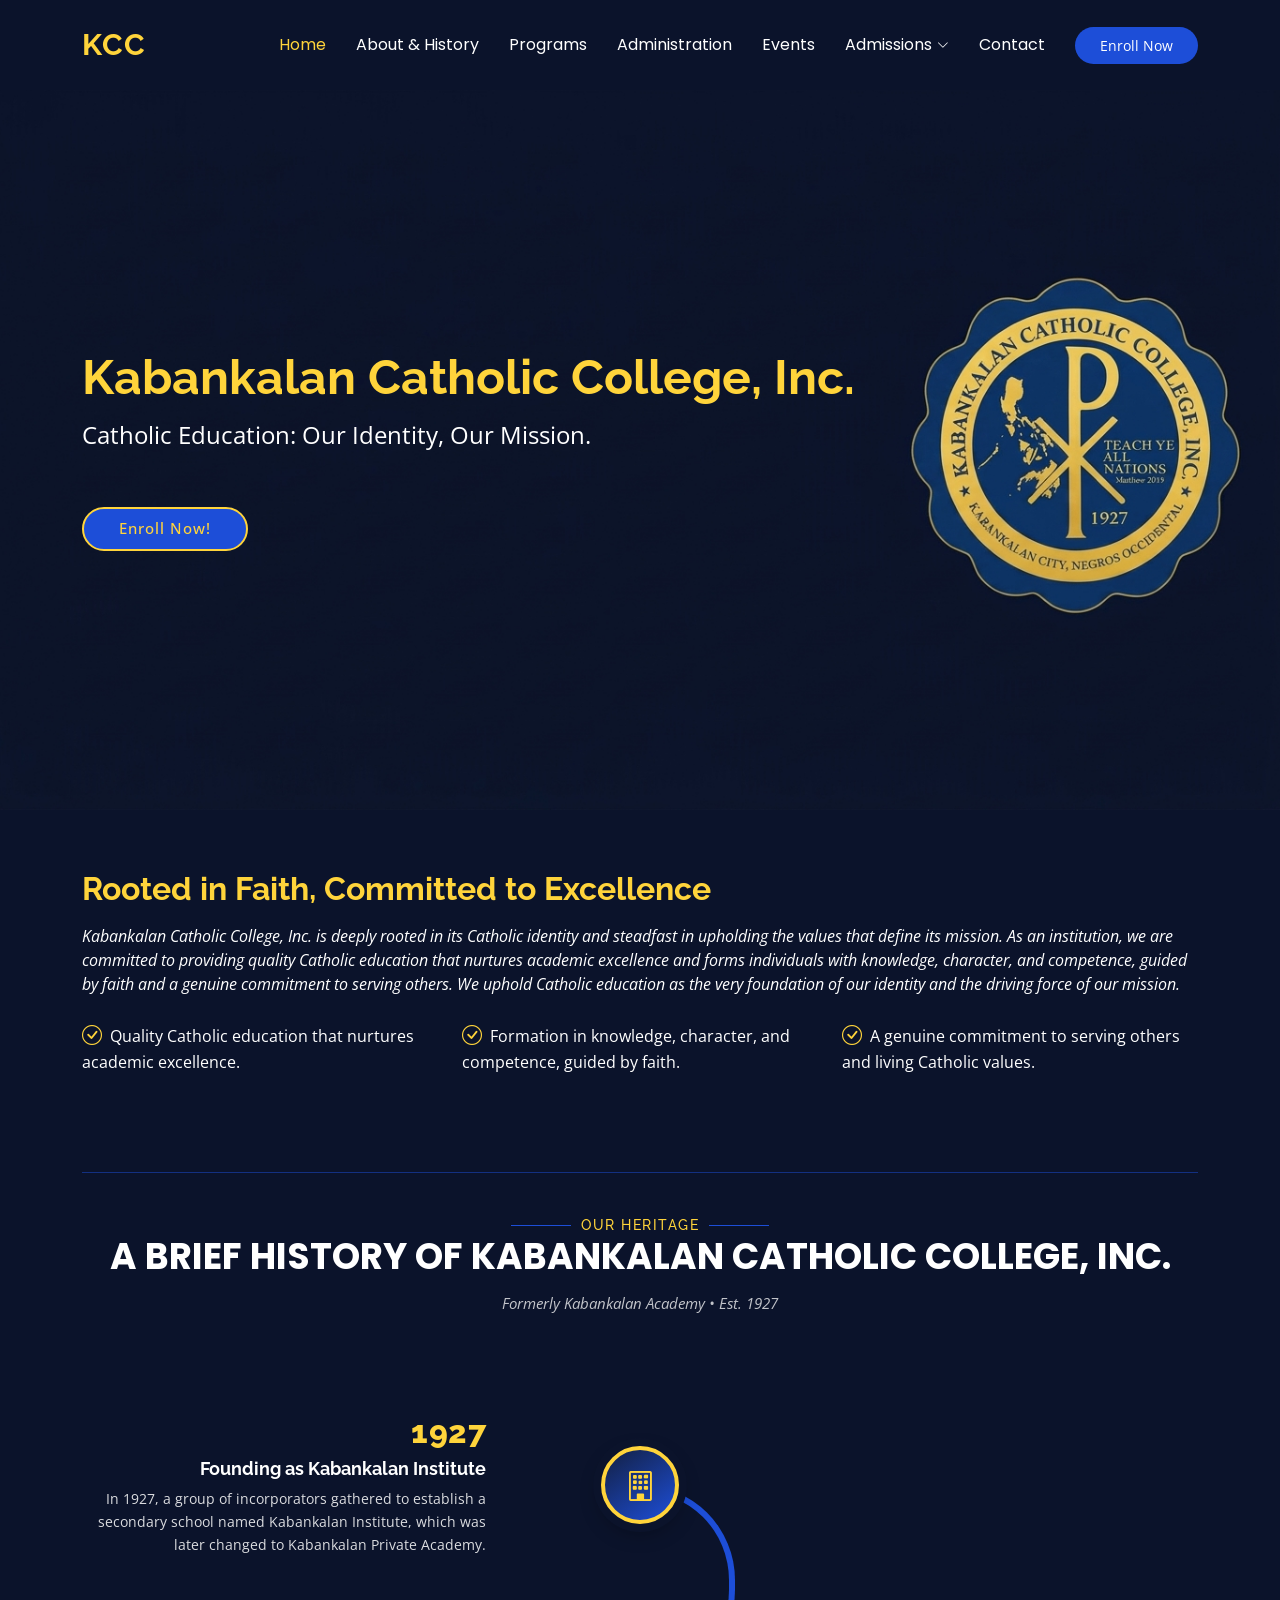
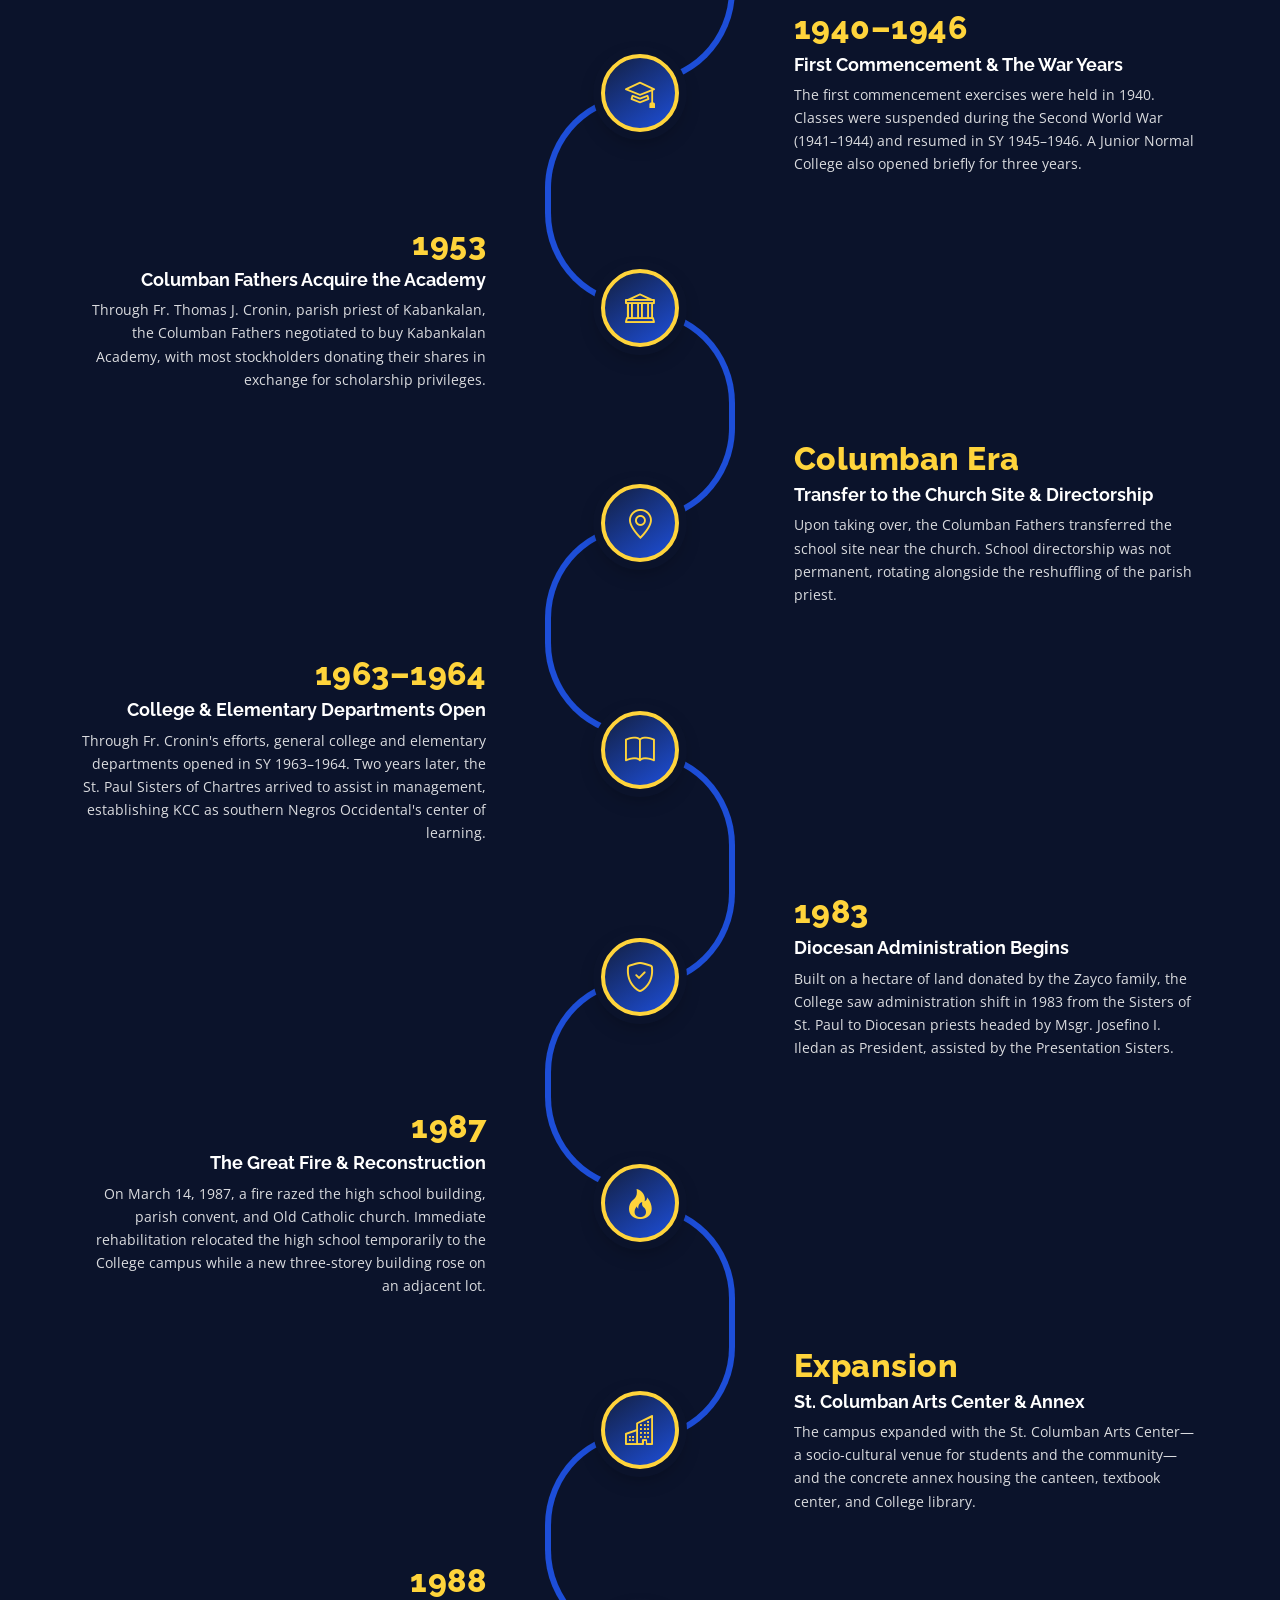
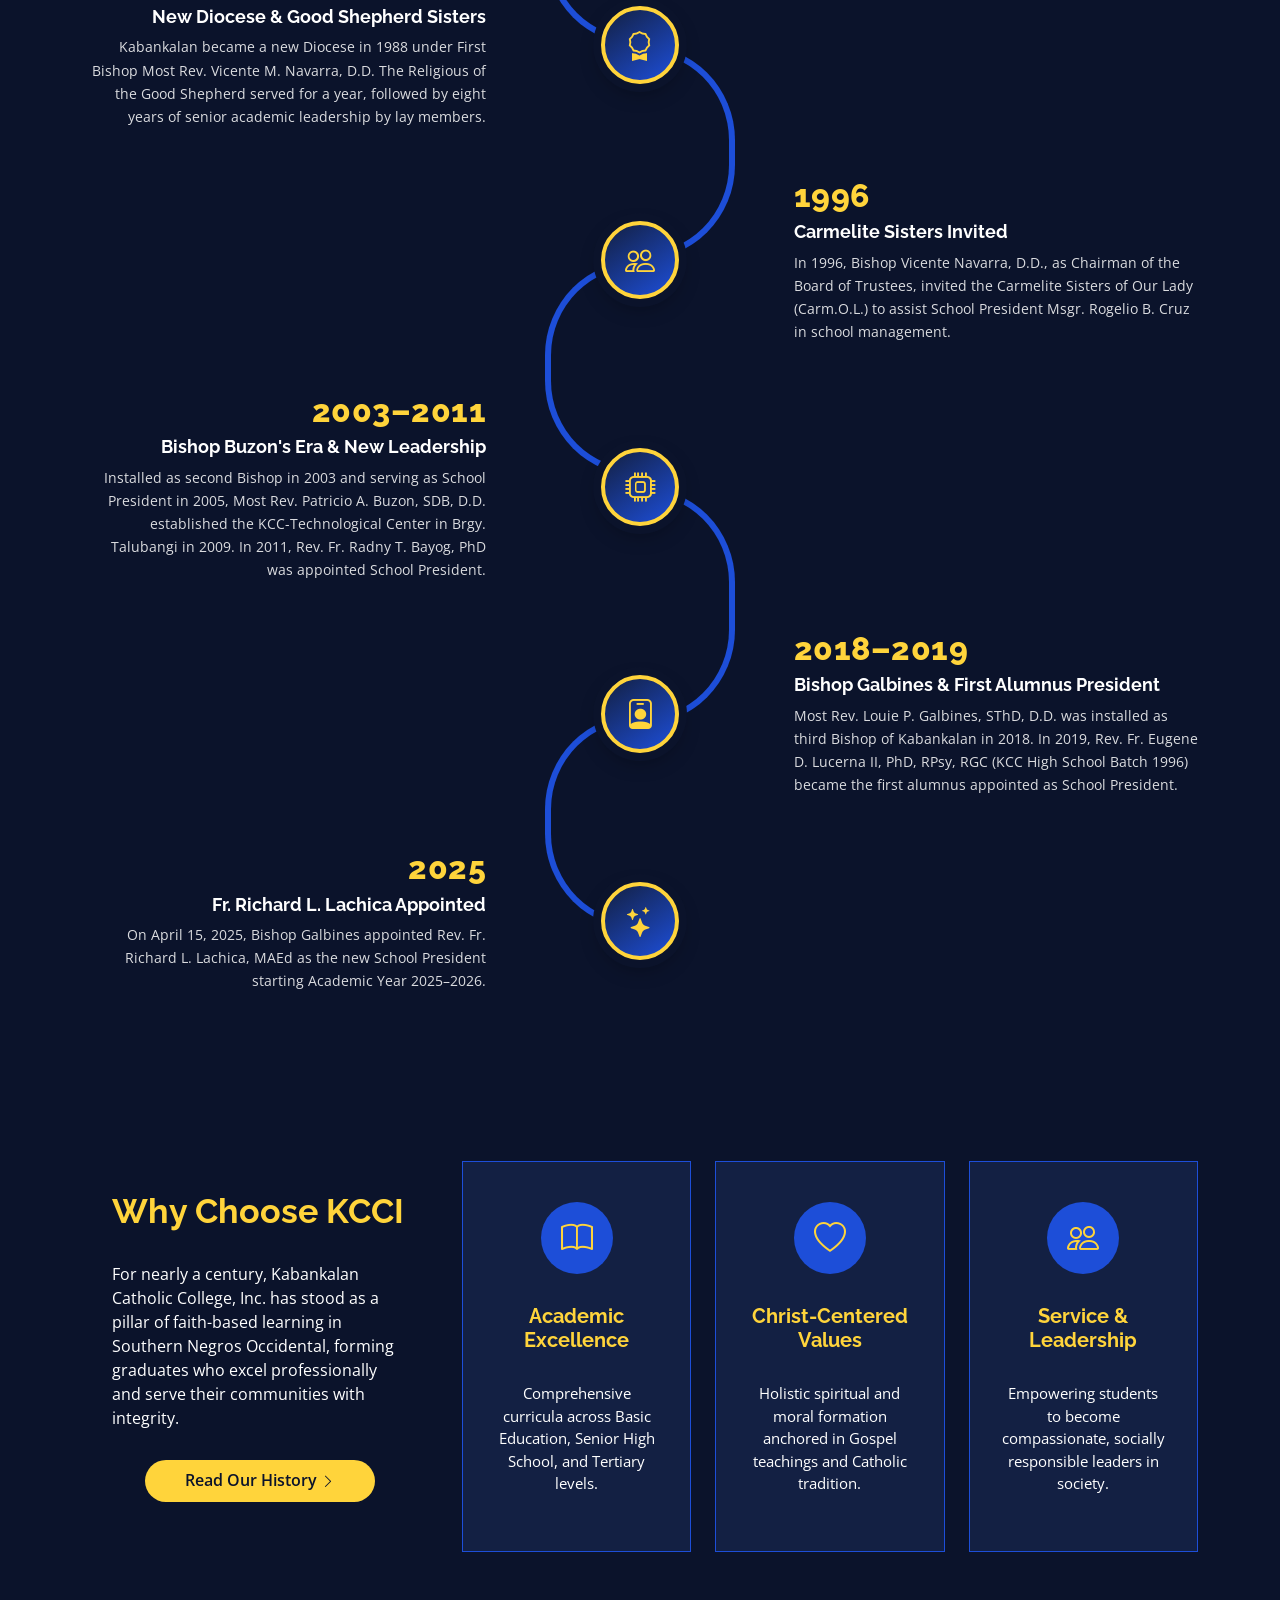
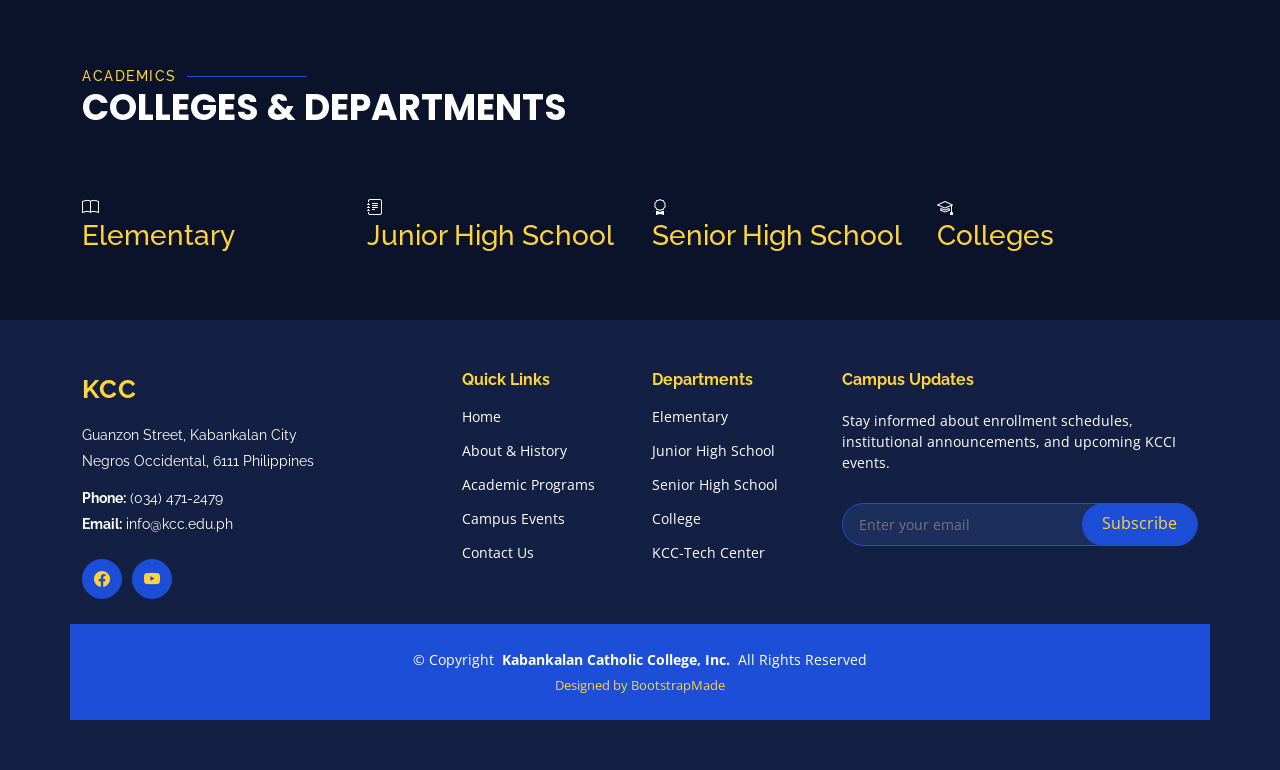
==== index.html @ d25b1d5b "change" ====
<!DOCTYPE html>
<html lang="en">

<head>
  <meta charset="utf-8">
  <meta content="width=device-width, initial-scale=1.0" name="viewport">
  <title>Home - Kabankalan Catholic College, Inc.</title>
  <meta name="description" content="Official website of Kabankalan Catholic College, Inc. - Catholic Education: Our Identity, Our Mission.">
  <meta name="keywords" content="Kabankalan Catholic College, KCC, INC., Catholic Education, Kabankalan City">

  <!-- Favicons -->
  <link href="assets/img/favicon.png" rel="icon">
  <link href="assets/img/apple-touch-icon.png" rel="apple-touch-icon">

  <!-- Fonts -->
  <link href="https://fonts.googleapis.com" rel="preconnect">
  <link href="https://fonts.gstatic.com" rel="preconnect" crossorigin>
  <link href="https://fonts.googleapis.com/css2?family=Open+Sans:ital,wght@0,300;0,400;0,500;0,600;0,700;0,800;1,300;1,400;1,500;1,600;1,700;1,800&family=Poppins:ital,wght@0,100;0,200;0,300;0,400;0,500;0,600;0,700;0,800;0,900;1,100;1,200;1,300;1,400;1,500;1,600;1,700;1,800;1,900&family=Raleway:ital,wght@0,100;0,200;0,300;0,400;0,500;0,600;0,700;0,800;0,900;1,100;1,200;1,300;1,400;1,500;1,600;1,700;1,800;1,900&display=swap" rel="stylesheet">

  <!-- Vendor CSS Files -->
  <link href="assets/vendor/bootstrap/css/bootstrap.min.css" rel="stylesheet">
  <link href="assets/vendor/bootstrap-icons/bootstrap-icons.css" rel="stylesheet">
  <link href="assets/vendor/aos/aos.css" rel="stylesheet">
  <link href="assets/vendor/glightbox/css/glightbox.min.css" rel="stylesheet">
  <link href="assets/vendor/swiper/swiper-bundle.min.css" rel="stylesheet">

  <!-- Main CSS File -->
  <link href="assets/css/main.css" rel="stylesheet">

  <!-- Custom KCCI Theme Overrides -->
  <style>
    :root {
      --kcci-navy: #0b132b;
      --kcci-gold: #d4af37;
    }
    .hero.dark-background {
      background-color: var(--kcci-navy);
    }
    .timeline-container {
      border-left: 3px solid var(--kcci-navy);
      padding-left: 25px;
      margin-left: 10px;
    }
    .timeline-item {
      position: relative;
      margin-bottom: 30px;
    }
    .timeline-item::before {
      content: "";
      position: absolute;
      left: -34px;
      top: 5px;
      width: 15px;
      height: 15px;
      border-radius: 50%;
      background-color: var(--kcci-gold);
      border: 3px solid var(--kcci-navy);
    }
    .timeline-year {
      display: inline-block;
      background-color: var(--kcci-navy);
      color: #ffffff;
      font-weight: 700;
      font-size: 0.85rem;
      padding: 4px 12px;
      border-radius: 20px;
      margin-bottom: 8px;
    }
  </style>
</head>

<body class="index-page">

  <header id="header" class="header d-flex align-items-center sticky-top">
    <div class="container-fluid container-xl position-relative d-flex align-items-center">

      <a href="index.html" class="logo d-flex align-items-center me-auto">
        <!-- Uncomment and point to your logo file if desired -->
        <!-- <img src="assets/img/kcci-logo.png" alt="KCCI Logo"> -->
        <h1 class="sitename">KCC</h1>
      </a>

      <nav id="navmenu" class="navmenu">
        <ul>
          <li><a href="index.html" class="active">Home</a></li>
          <li><a href="#about">About &amp; History</a></li>
          <li><a href="courses.html">Programs</a></li>
          <li><a href="trainers.html">Administration</a></li>
          <li><a href="events.html">Events</a></li>
          <li class="dropdown"><a href="#"><span>Admissions</span> <i class="bi bi-chevron-down toggle-dropdown"></i></a>
            <ul>
              <li><a href="#">Basic Education</a></li>
              <li><a href="#">Senior High School</a></li>
              <li><a href="#">College Department</a></li>
              <li><a href="#">Scholarships</a></li>
            </ul>
          </li>
          <li><a href="contact.html">Contact</a></li>
        </ul>
        <i class="mobile-nav-toggle d-xl-none bi bi-list"></i>
      </nav>

      <a class="btn-getstarted" href="courses.html">Enroll Now</a>

    </div>
  </header>

  <main class="main">

    <!-- Hero Section -->
    <section id="hero" class="hero section dark-background">

      <!-- Point this to the custom #0b132b banner you created -->
      <img src="assets/img/first.png" alt="Kabankalan Catholic College Banner" data-aos="fade-in">

      <div class="container">
        <h2 data-aos="fade-up" data-aos-delay="100">Kabankalan Catholic College, Inc.</h2>
        <p data-aos="fade-up" data-aos-delay="200">Catholic Education: Our Identity, Our Mission.</p>
        <div class="d-flex mt-4" data-aos="fade-up" data-aos-delay="300">
          <a href="courses.html" class="btn-get-started">Enroll Now!</a>
        </div>
      </div>

    </section><!-- /Hero Section -->

    <!-- About & History Section -->
    <section id="about" class="about section">

      <div class="container">

        <!-- Mission / Identity Row -->
        <div class="row gy-4 align-items-center mb-5 pb-4">
          <div class="col-lg-12 content" data-aos="fade-up" data-aos-delay="100">
            <h3>Rooted in Faith, Committed to Excellence</h3>
            <p class="fst-italic mt-3">
              Kabankalan Catholic College, Inc. is deeply rooted in its Catholic identity and steadfast in upholding the values that define its mission. As an institution, we are committed to providing quality Catholic education that nurtures academic excellence and forms individuals with knowledge, character, and competence, guided by faith and a genuine commitment to serving others. We uphold Catholic education as the very foundation of our identity and the driving force of our mission.
            </p>
            <div class="row mt-4">
              <div class="col-md-4">
                <ul class="list-unstyled">
                  <li><i class="bi bi-check-circle"></i> <span>Quality Catholic education that nurtures academic excellence.</span></li>
                </ul>
              </div>
              <div class="col-md-4">
                <ul class="list-unstyled">
                  <li><i class="bi bi-check-circle"></i> <span>Formation in knowledge, character, and competence, guided by faith.</span></li>
                </ul>
              </div>
              <div class="col-md-4">
                <ul class="list-unstyled">
                  <li><i class="bi bi-check-circle"></i> <span>A genuine commitment to serving others and living Catholic values.</span></li>
                </ul>
              </div>
            </div>
          </div>
        </div>

        <!-- Infographic Roadmap History Section -->
        <div class="kcci-roadmap-section mt-5 pt-5" data-aos="fade-up" data-aos-delay="100">
          <div class="section-title text-center">
            <h2>Our Heritage</h2>
            <p>A Brief History of Kabankalan Catholic College, Inc.</p>
            <span class="roadmap-subtitle">Formerly Kabankalan Academy • Est. 1927</span>
          </div>

          <div class="kcci-roadmap">

            <!-- Item 1 (Text Left, Icon Right) -->
            <div class="roadmap-step step-left" data-aos="fade-up" data-aos-delay="100">
              <div class="roadmap-content">
                <span class="roadmap-year">1927</span>
                <h4>Founding as Kabankalan Institute</h4>
                <p>In 1927, a group of incorporators gathered to establish a secondary school named Kabankalan Institute, which was later changed to Kabankalan Private Academy.</p>
              </div>
              <div class="roadmap-node">
                <div class="node-circle"><i class="bi bi-building"></i></div>
              </div>
              <div class="roadmap-spacer"></div>
            </div>

            <!-- Item 2 (Icon Left, Text Right) -->
            <div class="roadmap-step step-right" data-aos="fade-up" data-aos-delay="100">
              <div class="roadmap-spacer"></div>
              <div class="roadmap-node">
                <div class="node-circle"><i class="bi bi-mortarboard"></i></div>
              </div>
              <div class="roadmap-content">
                <span class="roadmap-year">1940–1946</span>
                <h4>First Commencement &amp; The War Years</h4>
                <p>The first commencement exercises were held in 1940. Classes were suspended during the Second World War (1941–1944) and resumed in SY 1945–1946. A Junior Normal College also opened briefly for three years.</p>
              </div>
            </div>

            <!-- Item 3 (Text Left, Icon Right) -->
            <div class="roadmap-step step-left" data-aos="fade-up" data-aos-delay="100">
              <div class="roadmap-content">
                <span class="roadmap-year">1953</span>
                <h4>Columban Fathers Acquire the Academy</h4>
                <p>Through Fr. Thomas J. Cronin, parish priest of Kabankalan, the Columban Fathers negotiated to buy Kabankalan Academy, with most stockholders donating their shares in exchange for scholarship privileges.</p>
              </div>
              <div class="roadmap-node">
                <div class="node-circle"><i class="bi bi-bank"></i></div>
              </div>
              <div class="roadmap-spacer"></div>
            </div>

            <!-- Item 4 (Icon Left, Text Right) -->
            <div class="roadmap-step step-right" data-aos="fade-up" data-aos-delay="100">
              <div class="roadmap-spacer"></div>
              <div class="roadmap-node">
                <div class="node-circle"><i class="bi bi-geo-alt"></i></div>
              </div>
              <div class="roadmap-content">
                <span class="roadmap-year">Columban Era</span>
                <h4>Transfer to the Church Site &amp; Directorship</h4>
                <p>Upon taking over, the Columban Fathers transferred the school site near the church. School directorship was not permanent, rotating alongside the reshuffling of the parish priest.</p>
              </div>
            </div>

            <!-- Item 5 (Text Left, Icon Right) -->
            <div class="roadmap-step step-left" data-aos="fade-up" data-aos-delay="100">
              <div class="roadmap-content">
                <span class="roadmap-year">1963–1964</span>
                <h4>College &amp; Elementary Departments Open</h4>
                <p>Through Fr. Cronin's efforts, general college and elementary departments opened in SY 1963–1964. Two years later, the St. Paul Sisters of Chartres arrived to assist in management, establishing KCC as southern Negros Occidental's center of learning.</p>
              </div>
              <div class="roadmap-node">
                <div class="node-circle"><i class="bi bi-book"></i></div>
              </div>
              <div class="roadmap-spacer"></div>
            </div>

            <!-- Item 6 (Icon Left, Text Right) -->
            <div class="roadmap-step step-right" data-aos="fade-up" data-aos-delay="100">
              <div class="roadmap-spacer"></div>
              <div class="roadmap-node">
                <div class="node-circle"><i class="bi bi-shield-check"></i></div>
              </div>
              <div class="roadmap-content">
                <span class="roadmap-year">1983</span>
                <h4>Diocesan Administration Begins</h4>
                <p>Built on a hectare of land donated by the Zayco family, the College saw administration shift in 1983 from the Sisters of St. Paul to Diocesan priests headed by Msgr. Josefino I. Iledan as President, assisted by the Presentation Sisters.</p>
              </div>
            </div>

            <!-- Item 7 (Text Left, Icon Right) -->
            <div class="roadmap-step step-left" data-aos="fade-up" data-aos-delay="100">
              <div class="roadmap-content">
                <span class="roadmap-year">1987</span>
                <h4>The Great Fire &amp; Reconstruction</h4>
                <p>On March 14, 1987, a fire razed the high school building, parish convent, and Old Catholic church. Immediate rehabilitation relocated the high school temporarily to the College campus while a new three-storey building rose on an adjacent lot.</p>
              </div>
              <div class="roadmap-node">
                <div class="node-circle"><i class="bi bi-fire"></i></div>
              </div>
              <div class="roadmap-spacer"></div>
            </div>

            <!-- Item 8 (Icon Left, Text Right) -->
            <div class="roadmap-step step-right" data-aos="fade-up" data-aos-delay="100">
              <div class="roadmap-spacer"></div>
              <div class="roadmap-node">
                <div class="node-circle"><i class="bi bi-buildings"></i></div>
              </div>
              <div class="roadmap-content">
                <span class="roadmap-year">Expansion</span>
                <h4>St. Columban Arts Center &amp; Annex</h4>
                <p>The campus expanded with the St. Columban Arts Center—a socio-cultural venue for students and the community—and the concrete annex housing the canteen, textbook center, and College library.</p>
              </div>
            </div>

            <!-- Item 9 (Text Left, Icon Right) -->
            <div class="roadmap-step step-left" data-aos="fade-up" data-aos-delay="100">
              <div class="roadmap-content">
                <span class="roadmap-year">1988</span>
                <h4>New Diocese &amp; Good Shepherd Sisters</h4>
                <p>Kabankalan became a new Diocese in 1988 under First Bishop Most Rev. Vicente M. Navarra, D.D. The Religious of the Good Shepherd served for a year, followed by eight years of senior academic leadership by lay members.</p>
              </div>
              <div class="roadmap-node">
                <div class="node-circle"><i class="bi bi-award"></i></div>
              </div>
              <div class="roadmap-spacer"></div>
            </div>

            <!-- Item 10 (Icon Left, Text Right) -->
            <div class="roadmap-step step-right" data-aos="fade-up" data-aos-delay="100">
              <div class="roadmap-spacer"></div>
              <div class="roadmap-node">
                <div class="node-circle"><i class="bi bi-people"></i></div>
              </div>
              <div class="roadmap-content">
                <span class="roadmap-year">1996</span>
                <h4>Carmelite Sisters Invited</h4>
                <p>In 1996, Bishop Vicente Navarra, D.D., as Chairman of the Board of Trustees, invited the Carmelite Sisters of Our Lady (Carm.O.L.) to assist School President Msgr. Rogelio B. Cruz in school management.</p>
              </div>
            </div>

            <!-- Item 11 (Text Left, Icon Right) -->
            <div class="roadmap-step step-left" data-aos="fade-up" data-aos-delay="100">
              <div class="roadmap-content">
                <span class="roadmap-year">2003–2011</span>
                <h4>Bishop Buzon's Era &amp; New Leadership</h4>
                <p>Installed as second Bishop in 2003 and serving as School President in 2005, Most Rev. Patricio A. Buzon, SDB, D.D. established the KCC-Technological Center in Brgy. Talubangi in 2009. In 2011, Rev. Fr. Radny T. Bayog, PhD was appointed School President.</p>
              </div>
              <div class="roadmap-node">
                <div class="node-circle"><i class="bi bi-cpu"></i></div>
              </div>
              <div class="roadmap-spacer"></div>
            </div>

            <!-- Item 12 (Icon Left, Text Right) -->
            <div class="roadmap-step step-right" data-aos="fade-up" data-aos-delay="100">
              <div class="roadmap-spacer"></div>
              <div class="roadmap-node">
                <div class="node-circle"><i class="bi bi-person-badge"></i></div>
              </div>
              <div class="roadmap-content">
                <span class="roadmap-year">2018–2019</span>
                <h4>Bishop Galbines &amp; First Alumnus President</h4>
                <p>Most Rev. Louie P. Galbines, SThD, D.D. was installed as third Bishop of Kabankalan in 2018. In 2019, Rev. Fr. Eugene D. Lucerna II, PhD, RPsy, RGC (KCC High School Batch 1996) became the first alumnus appointed as School President.</p>
              </div>
            </div>

            <!-- Item 13 (Text Left, Icon Right) -->
            <div class="roadmap-step step-left step-last" data-aos="fade-up" data-aos-delay="100">
              <div class="roadmap-content">
                <span class="roadmap-year">2025</span>
                <h4>Fr. Richard L. Lachica Appointed</h4>
                <p>On April 15, 2025, Bishop Galbines appointed Rev. Fr. Richard L. Lachica, MAEd as the new School President starting Academic Year 2025–2026.</p>
              </div>
              <div class="roadmap-node">
                <div class="node-circle"><i class="bi bi-stars"></i></div>
              </div>
              <div class="roadmap-spacer"></div>
            </div>

          </div>
        </div>

      </div>

    </section><!-- /About & History Section -->

    <!-- Why Us Section -->
    <section id="why-us" class="section why-us">
      <div class="container">
        <div class="row gy-4">

          <div class="col-lg-4" data-aos="fade-up" data-aos-delay="100">
            <div class="why-box" style="background-color: #0b132b;">
              <h3>Why Choose KCCI</h3>
              <p>
                For nearly a century, Kabankalan Catholic College, Inc. has stood as a pillar of faith-based learning in Southern Negros Occidental, forming graduates who excel professionally and serve their communities with integrity.
              </p>
              <div class="text-center">
                <a href="#about" class="more-btn"><span>Read Our History</span> <i class="bi bi-chevron-right"></i></a>
              </div>
            </div>
          </div>

          <div class="col-lg-8 d-flex align-items-stretch">
            <div class="row gy-4" data-aos="fade-up" data-aos-delay="200">

              <div class="col-xl-4">
                <div class="icon-box d-flex flex-column justify-content-center align-items-center">
                  <i class="bi bi-book"></i>
                  <h4>Academic Excellence</h4>
                  <p>Comprehensive curricula across Basic Education, Senior High School, and Tertiary levels.</p>
                </div>
              </div>

              <div class="col-xl-4" data-aos="fade-up" data-aos-delay="300">
                <div class="icon-box d-flex flex-column justify-content-center align-items-center">
                  <i class="bi bi-heart"></i>
                  <h4>Christ-Centered Values</h4>
                  <p>Holistic spiritual and moral formation anchored in Gospel teachings and Catholic tradition.</p>
                </div>
              </div>

              <div class="col-xl-4" data-aos="fade-up" data-aos-delay="400">
                <div class="icon-box d-flex flex-column justify-content-center align-items-center">
                  <i class="bi bi-people"></i>
                  <h4>Service &amp; Leadership</h4>
                  <p>Empowering students to become compassionate, socially responsible leaders in society.</p>
                </div>
              </div>

            </div>
          </div>

        </div>
      </div>
    </section><!-- /Why Us Section -->

    <!-- Academic Colleges & Departments Section -->
    <section id="features" class="features section">
      <div class="container section-title" data-aos="fade-up">
        <h2>Academics</h2>
        <p>Colleges &amp; Departments</p>
      </div>

      <div class="container">
        <div class="row gy-4">

          <div class="col-lg-3 col-md-6" data-aos="fade-up" data-aos-delay="100">
            <div class="features-item">
              <i class="bi bi-book"></i>
              <h3><a href="courses.html" class="stretched-link">Elementary</a></h3>
            </div>
          </div>

          <div class="col-lg-3 col-md-6" data-aos="fade-up" data-aos-delay="200">
            <div class="features-item">
              <i class="bi bi-journal-text"></i>
              <h3><a href="courses.html" class="stretched-link">Junior High School</a></h3>
            </div>
          </div>

          <div class="col-lg-3 col-md-6" data-aos="fade-up" data-aos-delay="300">
            <div class="features-item">
              <i class="bi bi-award"></i>
              <h3><a href="courses.html" class="stretched-link">Senior High School</a></h3>
            </div>
          </div>

          <div class="col-lg-3 col-md-6" data-aos="fade-up" data-aos-delay="400">
            <div class="features-item">
              <i class="bi bi-mortarboard"></i>
              <h3><a href="courses.html" class="stretched-link">Colleges</a></h3>
            </div>
          </div>

        </div>
      </div>
    </section><!-- /Academic Colleges & Departments Section -->

  </main>

  <footer id="footer" class="footer position-relative light-background">

    <div class="container footer-top">
      <div class="row gy-4">
        <div class="col-lg-4 col-md-6 footer-about">
          <a href="index.html" class="logo d-flex align-items-center">
            <span class="sitename">KCC</span>
          </a>
          <div class="footer-contact pt-3">
            <p>Guanzon Street, Kabankalan City</p>
            <p>Negros Occidental, 6111 Philippines</p>
            <p class="mt-3"><strong>Phone:</strong> <span>(034) 471-2479</span></p>
            <p><strong>Email:</strong> <span>info@kcc.edu.ph</span></p>
          </div>
          <div class="social-links d-flex mt-4">
            <a href="#"><i class="bi bi-facebook"></i></a>
            <a href="#"><i class="bi bi-youtube"></i></a>
          </div>
        </div>

        <div class="col-lg-2 col-md-3 footer-links">
          <h4>Quick Links</h4>
          <ul>
            <li><a href="index.html">Home</a></li>
            <li><a href="#about">About &amp; History</a></li>
            <li><a href="courses.html">Academic Programs</a></li>
            <li><a href="events.html">Campus Events</a></li>
            <li><a href="contact.html">Contact Us</a></li>
          </ul>
        </div>

        <div class="col-lg-2 col-md-3 footer-links">
          <h4>Departments</h4>
          <ul>
            <li><a href="#">Elementary</a></li>
            <li><a href="#">Junior High School</a></li>
            <li><a href="#">Senior High School</a></li>
            <li><a href="#">College</a></li>
            <li><a href="#">KCC-Tech Center</a></li>
          </ul>
        </div>

        <div class="col-lg-4 col-md-12 footer-newsletter">
          <h4>Campus Updates</h4>
          <p>Stay informed about enrollment schedules, institutional announcements, and upcoming KCCI events.</p>
          <form action="#" method="post" class="email-form">
            <div class="newsletter-form"><input type="email" name="email" placeholder="Enter your email"><input type="submit" value="Subscribe"></div>
            <div class="loading">Loading</div>
            <div class="error-message"></div>
            <div class="sent-message">Your subscription request has been sent. Thank you!</div>
          </form>
        </div>

      </div>
    </div>

    <div class="container copyright text-center mt-4">
      <p>© <span>Copyright</span> <strong class="px-1 sitename">Kabankalan Catholic College, Inc.</strong> <span>All Rights Reserved</span></p>
      <div class="credits">
        Designed by <a href="https://bootstrapmade.com/">BootstrapMade</a>
      </div>
    </div>

  </footer>

  <!-- Scroll Top -->
  <a href="#" id="scroll-top" class="scroll-top d-flex align-items-center justify-content-center"><i class="bi bi-arrow-up-short"></i></a>

  <!-- Preloader -->
  <div id="preloader"></div>

  <!-- Vendor JS Files -->
  <script src="assets/vendor/bootstrap/js/bootstrap.bundle.min.js"></script>
  <script src="assets/vendor/aos/aos.js"></script>
  <script src="assets/vendor/glightbox/js/glightbox.min.js"></script>
  <script src="assets/vendor/purecounter/purecounter_vanilla.js"></script>
  <script src="assets/vendor/swiper/swiper-bundle.min.js"></script>

  <!-- Main JS File -->
  <script src="assets/js/main.js"></script>

</body>

</html>
---- assets/css/main.css ----
/**
* Template Name: Mentor
* Template URL: https://bootstrapmade.com/mentor-free-education-bootstrap-theme/
* Updated: Jul 07 2025 with Bootstrap v5.3.7
* Author: BootstrapMade.com
* License: https://bootstrapmade.com/license/
*/

/*--------------------------------------------------------------
# Font & Color Variables
# Help: https://bootstrapmade.com/color-system/
--------------------------------------------------------------*/
/* Fonts */
:root {
  --default-font: "Open Sans",  system-ui, -apple-system, "Segoe UI", Roboto, "Helvetica Neue", Arial, "Noto Sans", "Liberation Sans", sans-serif, "Apple Color Emoji", "Segoe UI Emoji", "Segoe UI Symbol", "Noto Color Emoji";
  --heading-font: "Raleway",  sans-serif;
  --nav-font: "Poppins",  sans-serif;
}

/* Global Colors - The following color variables are used throughout the website. Updating them here will change the color scheme of the entire website */
:root { 
  --background-color: #0b132b; /* Background color for the entire website, including individual sections */
  --default-color: #ffffff; /* Default color used for the majority of the text content across the entire website */
  --heading-color: #ffd43b; /* Color for headings, subheadings and title throughout the website */
  --accent-color: #1d4ed8; /* Regal blue accent color used for buttons, links, and key elements */
  --yellow-color: #ffd43b; /* Secondary yellow text/highlight color */
  --surface-color: #132043; /* Surface color used for cards and boxed elements */
  --contrast-color: #ffffff; /* Contrast color for text on accent/dark backgrounds */
}

/* Nav Menu Colors - The following color variables are used specifically for the navigation menu. They are separate from the global colors to allow for more customization options */
:root {
  --nav-color: #ffffff;  /* The default color of the main navmenu links */
  --nav-hover-color: #ffd43b; /* Applied to main navmenu links when they are hovered over or active */
  --nav-mobile-background-color: #0b132b; /* Used as the background color for mobile navigation menu */
  --nav-dropdown-background-color: #132043; /* Used as the background color for dropdown items that appear when hovering over primary navigation items */
  --nav-dropdown-color: #ffffff; /* Used for navigation links of the dropdown items in the navigation menu. */
  --nav-dropdown-hover-color: #ffd43b; /* Similar to --nav-hover-color, this color is applied to dropdown navigation links when they are hovered over. */
}

/* Color Presets - These classes override global colors when applied to any section or element, providing reuse of the sam color scheme. */

.light-background {
  --background-color: #132043;
  --surface-color: #1c2e5c;
  --default-color: #ffffff;
  --heading-color: #ffd43b;
}

.dark-background {
  --background-color: #060606;
  --default-color: #ffffff;
  --heading-color: #ffd43b;
  --surface-color: #252525;
  --contrast-color: #ffffff;
}

/* Smooth scroll */
:root {
  scroll-behavior: smooth;
}

/*--------------------------------------------------------------
# General Styling & Shared Classes
--------------------------------------------------------------*/
body {
  color: var(--default-color);
  background-color: var(--background-color);
  font-family: var(--default-font);
}

a {
  color: var(--yellow-color);
  text-decoration: none;
  transition: 0.3s;
}

a:hover {
  color: color-mix(in srgb, var(--yellow-color), transparent 20%);
  text-decoration: none;
}

h1,
h2,
h3,
h4,
h5,
h6 {
  color: var(--heading-color);
  font-family: var(--heading-font);
}

/* Email Form Messages
------------------------------*/
.email-form .error-message {
  display: none;
  background: #df1529;
  color: #ffffff;
  text-align: left;
  padding: 15px;
  margin-bottom: 24px;
  font-weight: 600;
}

.email-form .sent-message {
  display: none;
  color: #ffffff;
  background: var(--accent-color);
  text-align: center;
  padding: 15px;
  margin-bottom: 24px;
  font-weight: 600;
}

.email-form .loading {
  display: none;
  background: var(--surface-color);
  color: var(--yellow-color);
  text-align: center;
  padding: 15px;
  margin-bottom: 24px;
}

.email-form .loading:before {
  content: "";
  display: inline-block;
  border-radius: 50%;
  width: 24px;
  height: 24px;
  margin: 0 10px -6px 0;
  border: 3px solid var(--yellow-color);
  border-top-color: var(--surface-color);
  animation: email-form-loading 1s linear infinite;
}

@keyframes email-form-loading {
  0% {
    transform: rotate(0deg);
  }

  100% {
    transform: rotate(360deg);
  }
}

/* Pulsating Play Button
------------------------------*/
.pulsating-play-btn {
  width: 94px;
  height: 94px;
  background: radial-gradient(var(--accent-color) 50%, color-mix(in srgb, var(--accent-color), transparent 75%) 52%);
  border-radius: 50%;
  display: block;
  position: relative;
  overflow: hidden;
}

.pulsating-play-btn:before {
  content: "";
  position: absolute;
  width: 120px;
  height: 120px;
  animation-delay: 0s;
  animation: pulsate-play-btn 2s;
  animation-direction: forwards;
  animation-iteration-count: infinite;
  animation-timing-function: steps;
  opacity: 1;
  border-radius: 50%;
  border: 5px solid color-mix(in srgb, var(--yellow-color), transparent 30%);
  top: -15%;
  left: -15%;
  background: rgba(198, 16, 0, 0);
}

.pulsating-play-btn:after {
  content: "";
  position: absolute;
  left: 50%;
  top: 50%;
  transform: translateX(-40%) translateY(-50%);
  width: 0;
  height: 0;
  border-top: 10px solid transparent;
  border-bottom: 10px solid transparent;
  border-left: 15px solid var(--yellow-color);
  z-index: 100;
  transition: all 400ms cubic-bezier(0.55, 0.055, 0.675, 0.19);
}

.pulsating-play-btn:hover:before {
  content: "";
  position: absolute;
  left: 50%;
  top: 50%;
  transform: translateX(-40%) translateY(-50%);
  width: 0;
  height: 0;
  border: none;
  border-top: 10px solid transparent;
  border-bottom: 10px solid transparent;
  border-left: 15px solid var(--yellow-color);
  z-index: 200;
  animation: none;
  border-radius: 0;
}

.pulsating-play-btn:hover:after {
  border-left: 15px solid var(--accent-color);
  transform: scale(20);
}

@keyframes pulsate-play-btn {
  0% {
    transform: scale(0.6, 0.6);
    opacity: 1;
  }

  100% {
    transform: scale(1, 1);
    opacity: 0;
  }
}

/*--------------------------------------------------------------
# Global Header
--------------------------------------------------------------*/
.header {
  color: var(--default-color);
  background-color: var(--background-color);
  padding: 15px 0;
  transition: all 0.5s;
  z-index: 997;
}

.header .logo {
  line-height: 1;
}

.header .logo img {
  max-height: 36px;
  margin-right: 8px;
}

.header .logo h1 {
  font-weight: 700;
  font-size: 30px;
  margin: 0;
  letter-spacing: 1px;
  text-transform: uppercase;
  color: var(--yellow-color);
}

.header .btn-getstarted,
.header .btn-getstarted:focus {
  color: var(--contrast-color);
  background: var(--accent-color);
  font-size: 14px;
  padding: 8px 25px;
  margin: 0 0 0 30px;
  border-radius: 50px;
  transition: 0.3s;
}

.header .btn-getstarted:hover,
.header .btn-getstarted:focus:hover {
  color: var(--yellow-color);
  background: color-mix(in srgb, var(--accent-color), black 15%);
}

@media (max-width: 1200px) {
  .header .logo {
    order: 1;
  }

  .header .btn-getstarted {
    order: 2;
    margin: 0 15px 0 0;
    padding: 6px 15px;
  }

  .header .navmenu {
    order: 3;
  }
}

.scrolled .header {
  box-shadow: 0px 0 18px rgba(0, 0, 0, 0.25);
}

/*--------------------------------------------------------------
# Navigation Menu
--------------------------------------------------------------*/
/* Navmenu - Desktop */
@media (min-width: 1200px) {
  .navmenu {
    padding: 0;
  }

  .navmenu ul {
    margin: 0;
    padding: 0;
    display: flex;
    list-style: none;
    align-items: center;
  }

  .navmenu li {
    position: relative;
  }

  .navmenu a,
  .navmenu a:focus {
    color: var(--nav-color);
    padding: 18px 15px;
    font-size: 16px;
    font-family: var(--nav-font);
    font-weight: 400;
    display: flex;
    align-items: center;
    justify-content: space-between;
    white-space: nowrap;
    transition: 0.3s;
  }

  .navmenu a i,
  .navmenu a:focus i {
    font-size: 12px;
    line-height: 0;
    margin-left: 5px;
    transition: 0.3s;
  }

  .navmenu li:last-child a {
    padding-right: 0;
  }

  .navmenu li:hover>a,
  .navmenu .active,
  .navmenu .active:focus {
    color: var(--nav-hover-color);
  }

  .navmenu .dropdown ul {
    margin: 0;
    padding: 10px 0;
    background: var(--nav-dropdown-background-color);
    display: block;
    position: absolute;
    visibility: hidden;
    left: 14px;
    top: 130%;
    opacity: 0;
    transition: 0.3s;
    border-radius: 4px;
    z-index: 99;
    box-shadow: 0px 0px 30px rgba(0, 0, 0, 0.2);
  }

  .navmenu .dropdown ul li {
    min-width: 200px;
  }

  .navmenu .dropdown ul a {
    padding: 10px 20px;
    font-size: 15px;
    text-transform: none;
    color: var(--nav-dropdown-color);
  }

  .navmenu .dropdown ul a i {
    font-size: 12px;
  }

  .navmenu .dropdown ul a:hover,
  .navmenu .dropdown ul .active:hover,
  .navmenu .dropdown ul li:hover>a {
    color: var(--nav-dropdown-hover-color);
  }

  .navmenu .dropdown:hover>ul {
    opacity: 1;
    top: 100%;
    visibility: visible;
  }

  .navmenu .dropdown .dropdown ul {
    top: 0;
    left: -90%;
    visibility: hidden;
  }

  .navmenu .dropdown .dropdown:hover>ul {
    opacity: 1;
    top: 0;
    left: -100%;
    visibility: visible;
  }
}

/* Navmenu - Mobile */
@media (max-width: 1199px) {
  .mobile-nav-toggle {
    color: var(--nav-color);
    font-size: 28px;
    line-height: 0;
    margin-right: 10px;
    cursor: pointer;
    transition: color 0.3s;
  }

  .navmenu {
    padding: 0;
    z-index: 9997;
  }

  .navmenu ul {
    display: none;
    list-style: none;
    position: absolute;
    inset: 60px 20px 20px 20px;
    padding: 10px 0;
    margin: 0;
    border-radius: 6px;
    background-color: var(--nav-mobile-background-color);
    border: 1px solid color-mix(in srgb, var(--default-color), transparent 85%);
    box-shadow: none;
    overflow-y: auto;
    transition: 0.3s;
    z-index: 9998;
  }

  .navmenu a,
  .navmenu a:focus {
    color: var(--nav-dropdown-color);
    padding: 10px 20px;
    font-family: var(--nav-font);
    font-size: 17px;
    font-weight: 500;
    display: flex;
    align-items: center;
    justify-content: space-between;
    white-space: nowrap;
    transition: 0.3s;
  }

  .navmenu a i,
  .navmenu a:focus i {
    font-size: 12px;
    line-height: 0;
    margin-left: 5px;
    width: 30px;
    height: 30px;
    display: flex;
    align-items: center;
    justify-content: center;
    border-radius: 50%;
    transition: 0.3s;
    background-color: var(--accent-color);
    color: var(--yellow-color);
  }

  .navmenu a i:hover,
  .navmenu a:focus i:hover {
    background-color: var(--yellow-color);
    color: var(--background-color);
  }

  .navmenu a:hover,
  .navmenu .active,
  .navmenu .active:focus {
    color: var(--nav-dropdown-hover-color);
  }

  .navmenu .active i,
  .navmenu .active:focus i {
    background-color: var(--yellow-color);
    color: var(--background-color);
    transform: rotate(180deg);
  }

  .navmenu .dropdown ul {
    position: static;
    display: none;
    z-index: 99;
    padding: 10px 0;
    margin: 10px 20px;
    background-color: var(--nav-dropdown-background-color);
    transition: all 0.5s ease-in-out;
  }

  .navmenu .dropdown ul ul {
    background-color: rgba(255, 255, 255, 0.05);
  }

  .navmenu .dropdown>.dropdown-active {
    display: block;
    background-color: rgba(255, 255, 255, 0.03);
  }

  .mobile-nav-active {
    overflow: hidden;
  }

  .mobile-nav-active .mobile-nav-toggle {
    color: var(--yellow-color);
    position: absolute;
    font-size: 32px;
    top: 15px;
    right: 15px;
    margin-right: 0;
    z-index: 9999;
  }

  .mobile-nav-active .navmenu {
    position: fixed;
    overflow: hidden;
    inset: 0;
    background: rgba(11, 19, 43, 0.9);
    transition: 0.3s;
  }

  .mobile-nav-active .navmenu>ul {
    display: block;
  }
}

/*--------------------------------------------------------------
# Global Footer
--------------------------------------------------------------*/
.footer {
  color: var(--default-color);
  background-color: var(--background-color);
  font-size: 14px;
  padding-bottom: 50px;
  position: relative;
}

.footer .footer-top {
  padding-top: 50px;
}

.footer .footer-about .logo {
  margin-bottom: 0;
}

.footer .footer-about .logo img {
  max-height: 40px;
  margin-right: 6px;
}

.footer .footer-about .logo span {
  font-size: 26px;
  font-weight: 700;
  letter-spacing: 1px;
  font-family: var(--heading-font);
  color: var(--yellow-color);
}

.footer .footer-about p {
  font-size: 14px;
  font-family: var(--heading-font);
  color: var(--default-color);
}

.footer .social-links a {
  display: flex;
  align-items: center;
  justify-content: center;
  width: 40px;
  height: 40px;
  border-radius: 50%;
  border: 1px solid var(--accent-color);
  background-color: var(--accent-color);
  font-size: 16px;
  color: var(--yellow-color);
  margin-right: 10px;
  transition: 0.3s;
}

.footer .social-links a:hover {
  color: var(--background-color);
  background-color: var(--yellow-color);
  border-color: var(--yellow-color);
}

.footer h4 {
  font-size: 16px;
  font-weight: bold;
  position: relative;
  padding-bottom: 12px;
  color: var(--yellow-color);
}

.footer .footer-links {
  margin-bottom: 30px;
}

.footer .footer-links ul {
  list-style: none;
  padding: 0;
  margin: 0;
}

.footer .footer-links ul i {
  padding-right: 2px;
  font-size: 12px;
  line-height: 0;
  color: var(--yellow-color);
}

.footer .footer-links ul li {
  padding: 10px 0;
  display: flex;
  align-items: center;
}

.footer .footer-links ul li:first-child {
  padding-top: 0;
}

.footer .footer-links ul a {
  color: var(--default-color);
  display: inline-block;
  line-height: 1;
}

.footer .footer-links ul a:hover {
  color: var(--yellow-color);
}

.footer .footer-contact p {
  margin-bottom: 5px;
  color: var(--default-color);
}

.footer .footer-newsletter .newsletter-form {
  margin-top: 30px;
  margin-bottom: 15px;
  padding: 6px 8px;
  position: relative;
  border-radius: 50px;
  border: 1px solid var(--accent-color);
  display: flex;
  background-color: var(--surface-color);
  transition: 0.3s;
}

.footer .footer-newsletter .newsletter-form:focus-within {
  border-color: var(--yellow-color);
}

.footer .footer-newsletter .newsletter-form input[type=email] {
  border: 0;
  padding: 4px 8px;
  width: 100%;
  background-color: var(--surface-color);
  color: var(--default-color);
}

.footer .footer-newsletter .newsletter-form input[type=email]:focus-visible {
  outline: none;
}

.footer .footer-newsletter .newsletter-form input[type=submit] {
  border: 0;
  font-size: 16px;
  padding: 0 20px 2px 20px;
  margin: -7px -8px -7px 0;
  background: var(--accent-color);
  color: var(--yellow-color);
  transition: 0.3s;
  border-radius: 50px;
}

.footer .footer-newsletter .newsletter-form input[type=submit]:hover {
  background: var(--yellow-color);
  color: var(--background-color);
}

.footer .copyright {
  padding-top: 25px;
  padding-bottom: 25px;
  background-color: var(--accent-color);
  color: var(--default-color);
}

.footer .copyright p {
  margin-bottom: 0;
  color: var(--default-color);
}

.footer .credits {
  margin-top: 6px;
  font-size: 13px;
  color: var(--yellow-color);
}

/*--------------------------------------------------------------
# Preloader
--------------------------------------------------------------*/
#preloader {
  position: fixed;
  inset: 0;
  z-index: 999999;
  overflow: hidden;
  background: var(--background-color);
  transition: all 0.6s ease-out;
}

#preloader:before {
  content: "";
  position: fixed;
  top: calc(50% - 30px);
  left: calc(50% - 30px);
  border: 6px solid var(--surface-color);
  border-color: var(--yellow-color) var(--accent-color) var(--yellow-color) var(--accent-color);
  border-radius: 50%;
  width: 60px;
  height: 60px;
  animation: animate-preloader 1.5s linear infinite;
}

@keyframes animate-preloader {
  0% {
    transform: rotate(0deg);
  }

  100% {
    transform: rotate(360deg);
  }
}

/*--------------------------------------------------------------
# Scroll Top Button
--------------------------------------------------------------*/
.scroll-top {
  position: fixed;
  visibility: hidden;
  opacity: 0;
  right: 15px;
  bottom: -15px;
  z-index: 99999;
  background-color: var(--accent-color);
  width: 44px;
  height: 44px;
  border-radius: 50px;
  transition: all 0.4s;
}

.scroll-top i {
  font-size: 24px;
  color: var(--yellow-color);
  line-height: 0;
}

.scroll-top:hover {
  background-color: var(--yellow-color);
  color: var(--background-color);
}

.scroll-top:hover i {
  color: var(--background-color);
}

.scroll-top.active {
  visibility: visible;
  opacity: 1;
  bottom: 15px;
}

/*--------------------------------------------------------------
# Disable aos animation delay on mobile devices
--------------------------------------------------------------*/
@media screen and (max-width: 768px) {
  [data-aos-delay] {
    transition-delay: 0 !important;
  }
}

/*--------------------------------------------------------------
# Global Page Titles & Breadcrumbs
--------------------------------------------------------------*/
.page-title {
  --default-color: var(--contrast-color);
  --background-color: var(--accent-color);
  --heading-color: var(--yellow-color);
  color: var(--default-color);
  background-color: var(--background-color);
  position: relative;
}

.page-title .heading {
  padding: 80px 0;
  border-top: 1px solid color-mix(in srgb, var(--yellow-color), transparent 70%);
}

.page-title .heading h1 {
  font-size: 38px;
  font-weight: 700;
  color: var(--yellow-color);
}

.page-title nav {
  background-color: color-mix(in srgb, var(--accent-color) 85%, black 15%);
  padding: 20px 0;
}

.page-title nav a {
  color: var(--yellow-color);
}

.page-title nav ol {
  display: flex;
  flex-wrap: wrap;
  list-style: none;
  margin: 0;
  font-size: 16px;
  font-weight: 600;
  color: var(--default-color);
}

.page-title nav ol li+li {
  padding-left: 10px;
}

.page-title nav ol li+li::before {
  content: "/";
  display: inline-block;
  padding-right: 10px;
  color: var(--yellow-color);
}

/*--------------------------------------------------------------
# Global Sections
--------------------------------------------------------------*/
section,
.section {
  color: var(--default-color);
  background-color: var(--background-color);
  padding: 60px 0;
  scroll-margin-top: 900px;
  overflow: clip;
}

@media (max-width: 1199px) {

  section,
  .section {
    scroll-margin-top: 66px;
  }
}

/*--------------------------------------------------------------
# Global Section Titles
--------------------------------------------------------------*/
.section-title {
  padding-bottom: 60px;
  position: relative;
}

.section-title h2 {
  font-size: 14px;
  font-weight: 500;
  padding: 0;
  line-height: 1px;
  margin: 0;
  letter-spacing: 1.5px;
  text-transform: uppercase;
  color: var(--yellow-color);
  position: relative;
}

.section-title h2::after {
  content: "";
  width: 120px;
  height: 1px;
  display: inline-block;
  background: var(--accent-color);
  margin: 4px 10px;
}

.section-title p {
  color: var(--default-color);
  margin: 0;
  font-size: 36px;
  font-weight: 700;
  font-family: var(--nav-font);
  text-transform: uppercase;
}

/*--------------------------------------------------------------
# Hero Section
--------------------------------------------------------------*/
.hero {
  width: 100%;
  min-height: 80vh;
  position: relative;
  padding: 80px 0;
  display: flex;
  align-items: center;
  justify-content: center;
  color: var(--default-color);
}

.hero img {
  position: absolute;
  inset: 0;
  display: block;
  width: 100%;
  height: 100%;
  object-fit: cover;
  z-index: 1;
}

.hero:before {
  content: "";
  background: transparent;
  position: absolute;
  inset: 0;
  z-index: 2;
}

.hero .container {
  position: relative;
  z-index: 3;
}

.hero h2 {
  margin: 0;
  font-size: 48px;
  font-weight: 700;
  color: var(--yellow-color);
}

.hero p {
  color: var(--default-color);
  margin: 10px 0 0 0;
  font-size: 24px;
}

.hero .btn-get-started {
  font-weight: 500;
  font-size: 15px;
  letter-spacing: 1px;
  display: inline-block;
  padding: 8px 35px 10px 35px;
  border-radius: 50px;
  transition: 0.4s;
  margin-top: 30px;
  border: 2px solid var(--yellow-color);
  color: var(--yellow-color);
  background: var(--accent-color);
}

.hero .btn-get-started:hover {
  background: var(--yellow-color);
  color: var(--background-color);
  border: 2px solid var(--yellow-color);
}

@media (max-width: 768px) {
  .hero h2 {
    font-size: 32px;
  }

  .hero p {
    font-size: 18px;
  }
}

/*--------------------------------------------------------------
# About Section
--------------------------------------------------------------*/
.about .content h3 {
  font-size: 2rem;
  font-weight: 700;
  color: var(--yellow-color);
}

.about .content ul {
  list-style: none;
  padding: 0;
}

.about .content ul li {
  padding-bottom: 10px;
  color: var(--default-color);
}

.about .content ul i {
  font-size: 1.25rem;
  margin-right: 4px;
  color: var(--yellow-color);
}

.about .content p:last-child {
  margin-bottom: 0;
}

.about .content .read-more {
  background: var(--accent-color);
  color: var(--yellow-color);
  font-family: var(--heading-font);
  font-weight: 500;
  font-size: 15px;
  letter-spacing: 1px;
  padding: 10px 24px 12px 24px;
  border-radius: 50px;
  transition: 0.3s;
  display: inline-flex;
  align-items: center;
  justify-content: center;
}

.about .content .read-more i {
  font-size: 18px;
  margin-left: 5px;
  line-height: 0;
  transition: 0.3s;
}

.about .content .read-more:hover {
  background: var(--yellow-color);
  color: var(--background-color);
  padding-right: 19px;
}

.about .content .read-more:hover i {
  margin-left: 10px;
}

/*--------------------------------------------------------------
# Counts Section
--------------------------------------------------------------*/
.counts {
  padding: 25px 0;
}

.counts .stats-item {
  padding: 30px;
  width: 100%;
  background-color: var(--surface-color);
  border-radius: 8px;
}

.counts .stats-item span {
  font-size: 48px;
  display: block;
  color: var(--yellow-color);
  font-weight: 700;
}

.counts .stats-item p {
  color: var(--default-color);
  padding: 0;
  margin: 0;
  font-family: var(--heading-font);
  font-size: 15px;
  font-weight: 600;
}

/*--------------------------------------------------------------
# Why Us Section
--------------------------------------------------------------*/
.why-us .why-box {
  color: var(--default-color);
  background: var(--accent-color);
  padding: 30px;
}

.why-us .why-box h3 {
  color: var(--yellow-color);
  font-weight: 700;
  font-size: 34px;
  margin-bottom: 30px;
}

.why-us .why-box p {
  margin-bottom: 30px;
  color: var(--default-color);
}

.why-us .why-box .more-btn {
  display: inline-block;
  background: var(--yellow-color);
  padding: 8px 40px 10px 40px;
  color: var(--background-color);
  font-weight: 600;
  transition: all ease-in-out 0.4s;
  border-radius: 50px;
}

.why-us .why-box .more-btn i {
  font-size: 14px;
}

.why-us .why-box .more-btn:hover {
  color: var(--yellow-color);
  background: var(--background-color);
}

.why-us .icon-box {
  background-color: var(--surface-color);
  text-align: center;
  padding: 40px 30px;
  width: 100%;
  height: 100%;
  border: 1px solid var(--accent-color);
}

.why-us .icon-box i {
  color: var(--yellow-color);
  font-size: 32px;
  margin-bottom: 30px;
  background: var(--accent-color);
  border-radius: 50%;
  display: flex;
  align-items: center;
  justify-content: center;
  width: 72px;
  height: 72px;
  transition: 0.3s;
}

.why-us .icon-box h4 {
  font-size: 20px;
  font-weight: 700;
  margin: 0 0 30px 0;
  color: var(--yellow-color);
}

.why-us .icon-box p {
  font-size: 15px;
  color: var(--default-color);
}

.why-us .icon-box:hover i {
  color: var(--background-color);
  background: var(--yellow-color);
}

/*--------------------------------------------------------------
# KCCI Curved Infographic Roadmap History
--------------------------------------------------------------*/
.kcci-roadmap-section {
  border-top: 1px solid color-mix(in srgb, var(--accent-color), transparent 50%);
}

.kcci-roadmap-section .section-title {
  padding-bottom: 50px;
}

.kcci-roadmap-section .section-title h2::before {
  content: "";
  width: 60px;
  height: 1px;
  display: inline-block;
  background: var(--accent-color);
  margin: 4px 10px;
}

.kcci-roadmap-section .section-title h2::after {
  width: 60px;
}

.roadmap-subtitle {
  display: inline-block;
  margin-top: 8px;
  font-size: 15px;
  font-style: italic;
  color: color-mix(in srgb, var(--default-color), transparent 25%);
}

.kcci-roadmap {
  position: relative;
  max-width: 1120px;
  margin: 0 auto;
  padding: 20px 0;
}

.roadmap-step {
  position: relative;
  display: flex;
  align-items: center;
  justify-content: space-between;
  min-height: 200px;
  padding: 25px 0;
}

/* Text Blocks kept safely outside the central curve track */
.roadmap-content {
  width: 38%;
  z-index: 3;
  transition: transform 0.3s ease;
}

.roadmap-step:hover .roadmap-content {
  transform: translateY(-4px);
}

.step-left .roadmap-content {
  text-align: right;
  padding-right: 20px;
}

.step-right .roadmap-content {
  text-align: left;
  padding-left: 20px;
}

.roadmap-spacer {
  width: 38%;
}

/* Large Bold Infographic Year Title */
.roadmap-year {
  display: block;
  font-family: var(--heading-font);
  font-size: 32px;
  font-weight: 800;
  line-height: 1.1;
  color: var(--yellow-color);
  margin-bottom: 8px;
  letter-spacing: 0.5px;
}

.roadmap-content h4 {
  font-size: 18px;
  font-weight: 700;
  color: var(--default-color);
  margin-bottom: 8px;
}

.roadmap-content p {
  font-size: 14px;
  line-height: 1.65;
  color: color-mix(in srgb, var(--default-color), transparent 15%);
  margin-bottom: 0;
}

/* Central Circular Icon Node (24% wide buffer zone) */
.roadmap-node {
  position: relative;
  width: 24%;
  display: flex;
  justify-content: center;
  align-items: center;
  z-index: 3;
}

.node-circle {
  width: 78px;
  height: 78px;
  border-radius: 50%;
  background: linear-gradient(145deg, var(--surface-color), var(--accent-color));
  border: 4px solid var(--yellow-color);
  box-shadow: 0 0 0 8px var(--background-color), 0 8px 20px rgba(0, 0, 0, 0.35);
  display: flex;
  align-items: center;
  justify-content: center;
  transition: transform 0.3s ease, background 0.3s ease;
}

.node-circle i {
  font-size: 30px;
  color: var(--yellow-color);
  transition: color 0.3s ease;
}

.roadmap-step:hover .node-circle {
  transform: scale(1.1);
  background: var(--yellow-color);
}

.roadmap-step:hover .node-circle i {
  color: var(--background-color);
}

/* Curved S-Bend Connecting Path (Confined inside the 24% central buffer) */
.roadmap-step:not(.step-last)::before {
  content: "";
  position: absolute;
  top: 50%;
  width: 95px;
  height: 100%;
  border: 6px solid var(--accent-color);
  z-index: 1;
  pointer-events: none;
  transition: border-color 0.3s ease;
}

/* Curve bows right into the open spacer on left-text rows */
.step-left:not(.step-last)::before {
  left: 50%;
  border-left: none;
  border-radius: 0 95px 95px 0;
}

/* Curve bows left into the open spacer on right-text rows */
.step-right:not(.step-last)::before {
  right: 50%;
  border-right: none;
  border-radius: 95px 0 0 95px;
}

.roadmap-step:hover:not(.step-last)::before {
  border-color: color-mix(in srgb, var(--yellow-color), var(--accent-color) 40%);
}

/* Mobile Responsive Vertical Roadmap */
@media (max-width: 991px) {
  .kcci-roadmap::before {
    content: "";
    position: absolute;
    top: 30px;
    bottom: 30px;
    left: 38px;
    width: 4px;
    background: var(--accent-color);
    z-index: 1;
  }

  .roadmap-step {
    flex-direction: row !important;
    justify-content: flex-start;
    min-height: auto;
    padding: 18px 0;
  }

  .roadmap-step:not(.step-last)::before,
  .roadmap-spacer {
    display: none;
  }

  .roadmap-node {
    order: 1;
    width: 78px;
    flex-shrink: 0;
  }

  .node-circle {
    width: 62px;
    height: 62px;
  }

  .node-circle i {
    font-size: 24px;
  }

  .roadmap-content {
    order: 2;
    width: calc(100% - 78px);
    text-align: left !important;
    padding-left: 20px !important;
    padding-right: 10px !important;
  }

  .roadmap-year {
    font-size: 24px;
  }
}

/*--------------------------------------------------------------
# Courses Section
--------------------------------------------------------------*/
.courses .course-item {
  background-color: var(--surface-color);
  border: 1px solid var(--accent-color);
  border-radius: 5px;
}

.courses .course-content {
  padding: 15px;
}

.courses .course-content h3 {
  font-weight: 700;
  font-size: 20px;
}

.courses .course-content h3 a {
  color: var(--yellow-color);
  transition: 0.3s;
}

.courses .course-content h3 a:hover {
  color: var(--default-color);
}

.courses .course-content .category {
  background: var(--accent-color);
  color: var(--yellow-color);
  font-size: 14px;
  padding: 6px 14px;
  margin: 0;
  border-radius: 5px;
  font-weight: 600;
}

.courses .course-content .price {
  margin: 0;
  font-weight: 700;
  font-size: 18px;
  color: var(--yellow-color);
}

.courses .course-content .description {
  font-size: 14px;
  color: var(--default-color);
}

.courses .trainer {
  padding-top: 15px;
  border-top: 1px solid color-mix(in srgb, var(--default-color), transparent 80%);
}

.courses .trainer .trainer-profile img {
  max-width: 50px;
  border-radius: 50px;
}

.courses .trainer .trainer-profile .trainer-link {
  padding-left: 10px;
  font-weight: 600;
  font-size: 16px;
  color: var(--default-color);
  transition: 0.3s;
}

.courses .trainer .trainer-profile .trainer-link:hover {
  color: var(--yellow-color);
}

.courses .trainer .trainer-rank {
  font-size: 18px;
  color: var(--yellow-color);
}

.courses .trainer .trainer-rank .user-icon {
  font-size: 22px;
}

/*--------------------------------------------------------------
# Trainers Index Section
--------------------------------------------------------------*/
.trainers-index .member {
  background-color: var(--surface-color);
  border: 1px solid var(--accent-color);
  text-align: center;
  margin-bottom: 20px;
}

.trainers-index .member img {
  margin: -1px -1px 30px -1px;
}

.trainers-index .member .member-content {
  padding: 0 20px 30px 20px;
}

.trainers-index .member h4 {
  font-weight: 700;
  margin-bottom: 2px;
  font-size: 18px;
  color: var(--yellow-color);
}

.trainers-index .member span {
  font-style: italic;
  display: block;
  font-size: 13px;
  color: var(--default-color);
}

.trainers-index .member p {
  padding-top: 10px;
  font-size: 14px;
  font-style: italic;
  color: var(--default-color);
}

.trainers-index .member .social {
  margin-top: 15px;
}

.trainers-index .member .social a {
  color: var(--default-color);
  transition: 0.3s;
}

.trainers-index .member .social a:hover {
  color: var(--yellow-color);
}

.trainers-index .member .social i {
  font-size: 18px;
  margin: 0 2px;
}

/*--------------------------------------------------------------
# About Us Section
--------------------------------------------------------------*/
.about-us .content h3 {
  font-size: 2rem;
  font-weight: 700;
  color: var(--yellow-color);
}

.about-us .content ul {
  list-style: none;
  padding: 0;
}

.about-us .content ul li {
  padding-bottom: 10px;
  color: var(--default-color);
}

.about-us .content ul i {
  font-size: 1.25rem;
  margin-right: 4px;
  color: var(--yellow-color);
}

.about-us .content p:last-child {
  margin-bottom: 0;
}

/*--------------------------------------------------------------
# Testimonials Section
--------------------------------------------------------------*/
.testimonials .testimonial-wrap {
  padding-left: 50px;
}

.testimonials .testimonials-carousel,
.testimonials .testimonials-slider {
  overflow: hidden;
}

.testimonials .testimonial-item {
  background-color: var(--surface-color);
  border: 1px solid var(--accent-color);
  box-sizing: content-box;
  padding: 30px 30px 30px 60px;
  margin: 30px 15px;
  min-height: 200px;
  position: relative;
}

.testimonials .testimonial-item .testimonial-img {
  width: 90px;
  border-radius: 10px;
  border: 6px solid var(--accent-color);
  position: absolute;
  left: -45px;
}

.testimonials .testimonial-item h3 {
  font-size: 18px;
  font-weight: bold;
  margin: 10px 0 5px 0;
  color: var(--yellow-color);
}

.testimonials .testimonial-item h4 {
  color: var(--default-color);
  font-size: 14px;
  margin: 0;
}

.testimonials .testimonial-item .stars {
  margin: 10px 0;
}

.testimonials .testimonial-item .stars i {
  color: var(--yellow-color);
  margin: 0 1px;
}

.testimonials .testimonial-item .quote-icon-left,
.testimonials .testimonial-item .quote-icon-right {
  color: var(--yellow-color);
  font-size: 26px;
  line-height: 0;
}

.testimonials .testimonial-item .quote-icon-left {
  display: inline-block;
  left: -5px;
  position: relative;
}

.testimonials .testimonial-item .quote-icon-right {
  display: inline-block;
  right: -5px;
  position: relative;
  top: 10px;
  transform: scale(-1, -1);
}

.testimonials .testimonial-item p {
  font-style: italic;
  margin: 15px auto 15px auto;
  color: var(--default-color);
}

.testimonials .swiper-wrapper {
  height: auto;
}

.testimonials .swiper-pagination {
  margin-top: 20px;
  position: relative;
}

.testimonials .swiper-pagination .swiper-pagination-bullet {
  width: 12px;
  height: 12px;
  background-color: var(--background-color);
  opacity: 1;
  border: 1px solid var(--yellow-color);
}

.testimonials .swiper-pagination .swiper-pagination-bullet-active {
  background-color: var(--yellow-color);
}

@media (max-width: 767px) {
  .testimonials .testimonial-wrap {
    padding-left: 0;
  }

  .testimonials .testimonials-carousel,
  .testimonials .testimonials-slider {
    overflow: hidden;
  }

  .testimonials .testimonial-item {
    padding: 30px;
    margin: 15px;
  }

  .testimonials .testimonial-item .testimonial-img {
    position: static;
    left: auto;
  }
}

/*--------------------------------------------------------------
# Course Details Section
--------------------------------------------------------------*/
.course-details .course-header {
  margin-bottom: 40px;
}

.course-details .course-header .course-image {
  margin-bottom: 20px;
  border-radius: 12px;
  overflow: hidden;
}

.course-details .course-header .course-image img {
  width: 100%;
  height: 400px;
  object-fit: cover;
}

.course-details .course-header .course-meta {
  display: flex;
  justify-content: space-between;
  align-items: center;
  flex-wrap: wrap;
  gap: 20px;
}

@media (max-width: 768px) {
  .course-details .course-header .course-meta {
    flex-direction: column;
    align-items: flex-start;
  }
}

.course-details .course-header .instructor {
  display: flex;
  align-items: center;
  gap: 15px;
}

.course-details .course-header .instructor .instructor-avatar {
  width: 60px;
  height: 60px;
  border-radius: 50%;
  object-fit: cover;
}

.course-details .course-header .instructor .instructor-info h6 {
  margin: 0;
  font-size: 16px;
  font-weight: 600;
  color: var(--yellow-color);
}

.course-details .course-header .instructor .instructor-info span {
  font-size: 14px;
  color: var(--default-color);
}

.course-details .course-header .course-stats {
  display: flex;
  gap: 25px;
}

@media (max-width: 576px) {
  .course-details .course-header .course-stats {
    flex-wrap: wrap;
    gap: 15px;
  }
}

.course-details .course-header .course-stats .stat-item {
  display: flex;
  align-items: center;
  gap: 8px;
  font-size: 14px;
  color: var(--default-color);
}

.course-details .course-header .course-stats .stat-item i {
  color: var(--yellow-color);
}

.course-details .course-content {
  margin-bottom: 50px;
}

.course-details .course-content h2 {
  font-size: 32px;
  margin-bottom: 25px;
  color: var(--yellow-color);
}

@media (max-width: 768px) {
  .course-details .course-content h2 {
    font-size: 26px;
  }
}

.course-details .course-content .course-description {
  margin-bottom: 40px;
}

.course-details .course-content .course-description p {
  font-size: 16px;
  line-height: 1.7;
  margin-bottom: 15px;
  color: var(--default-color);
}

.course-details .course-content .what-you-learn {
  background-color: var(--surface-color);
  padding: 30px;
  border-radius: 12px;
  border: 1px solid var(--accent-color);
}

.course-details .course-content .what-you-learn h3 {
  font-size: 24px;
  margin-bottom: 25px;
  color: var(--yellow-color);
}

.course-details .course-content .what-you-learn .learn-list {
  list-style: none;
  padding: 0;
  margin: 0;
}

.course-details .course-content .what-you-learn .learn-list li {
  display: flex;
  align-items: flex-start;
  gap: 12px;
  margin-bottom: 15px;
  font-size: 15px;
  line-height: 1.6;
  color: var(--default-color);
}

.course-details .course-content .what-you-learn .learn-list li i {
  color: var(--yellow-color);
  font-size: 18px;
  margin-top: 2px;
  flex-shrink: 0;
}

.course-details .course-curriculum {
  margin-bottom: 50px;
}

.course-details .course-curriculum h3 {
  font-size: 24px;
  margin-bottom: 30px;
  color: var(--yellow-color);
}

.course-details .course-curriculum .curriculum-section {
  margin-bottom: 25px;
  border: 1px solid var(--accent-color);
  border-radius: 8px;
  overflow: hidden;
}

.course-details .course-curriculum .curriculum-section .section-header {
  background-color: var(--surface-color);
  padding: 20px;
  display: flex;
  justify-content: space-between;
  align-items: center;
  border-bottom: 1px solid var(--accent-color);
}

@media (max-width: 576px) {
  .course-details .course-curriculum .curriculum-section .section-header {
    flex-direction: column;
    align-items: flex-start;
    gap: 10px;
  }
}

.course-details .course-curriculum .curriculum-section .section-header h4 {
  font-size: 18px;
  margin: 0;
  color: var(--yellow-color);
}

.course-details .course-curriculum .curriculum-section .section-header .lessons-count {
  font-size: 14px;
  color: var(--default-color);
}

.course-details .course-curriculum .curriculum-section .lessons {
  padding: 0;
}

.course-details .course-curriculum .curriculum-section .lessons .lesson-item {
  padding: 15px 20px;
  display: flex;
  justify-content: space-between;
  align-items: center;
  border-bottom: 1px solid color-mix(in srgb, var(--default-color), transparent 85%);
  transition: background-color 0.3s;
}

.course-details .course-curriculum .curriculum-section .lessons .lesson-item:hover {
  background-color: var(--accent-color);
}

.course-details .course-curriculum .curriculum-section .lessons .lesson-item:last-child {
  border-bottom: none;
}

.course-details .course-curriculum .curriculum-section .lessons .lesson-item .lesson-info {
  display: flex;
  align-items: center;
  gap: 12px;
}

.course-details .course-curriculum .curriculum-section .lessons .lesson-item .lesson-info i {
  color: var(--yellow-color);
  font-size: 18px;
}

.course-details .course-curriculum .curriculum-section .lessons .lesson-item .lesson-info span {
  font-size: 15px;
  color: var(--default-color);
}

.course-details .course-curriculum .curriculum-section .lessons .lesson-item .lesson-duration {
  font-size: 14px;
  color: var(--yellow-color);
  font-weight: 500;
}

.course-details .course-sidebar {
  position: sticky;
  top: 100px;
}

.course-details .course-sidebar .pricing-card {
  background-color: var(--surface-color);
  border: 1px solid var(--accent-color);
  border-radius: 12px;
  padding: 30px;
  text-align: center;
  margin-bottom: 30px;
  box-shadow: 0 5px 20px rgba(0, 0, 0, 0.25);
}

.course-details .course-sidebar .pricing-card .price {
  margin-bottom: 10px;
}

.course-details .course-sidebar .pricing-card .price .currency {
  font-size: 24px;
  font-weight: 600;
  color: var(--yellow-color);
  vertical-align: top;
}

.course-details .course-sidebar .pricing-card .price .amount {
  font-size: 48px;
  font-weight: 700;
  color: var(--yellow-color);
}

.course-details .course-sidebar .pricing-card .price .period {
  font-size: 16px;
  color: var(--default-color);
}

.course-details .course-sidebar .pricing-card .original-price {
  font-size: 18px;
  color: var(--default-color);
  opacity: 0.7;
  text-decoration: line-through;
  margin-bottom: 25px;
}

.course-details .course-sidebar .pricing-card .course-features {
  margin-bottom: 30px;
}

.course-details .course-sidebar .pricing-card .course-features .feature {
  display: flex;
  align-items: center;
  gap: 12px;
  margin-bottom: 12px;
  text-align: left;
}

.course-details .course-sidebar .pricing-card .course-features .feature i {
  color: var(--yellow-color);
  font-size: 16px;
  width: 16px;
}

.course-details .course-sidebar .pricing-card .course-features .feature span {
  font-size: 14px;
  color: var(--default-color);
}

.course-details .course-sidebar .pricing-card .btn-enroll {
  width: 100%;
  padding: 15px;
  background-color: var(--accent-color);
  color: var(--yellow-color);
  border: 1px solid var(--yellow-color);
  border-radius: 8px;
  font-size: 16px;
  font-weight: 600;
  margin-bottom: 15px;
  transition: all 0.3s;
}

.course-details .course-sidebar .pricing-card .btn-enroll:hover {
  background-color: var(--yellow-color);
  color: var(--background-color);
  transform: translateY(-2px);
}

.course-details .course-sidebar .pricing-card .btn-preview {
  width: 100%;
  padding: 15px;
  background-color: transparent;
  color: var(--yellow-color);
  border: 2px solid var(--yellow-color);
  border-radius: 8px;
  font-size: 16px;
  font-weight: 600;
  transition: all 0.3s;
}

.course-details .course-sidebar .pricing-card .btn-preview:hover {
  background-color: var(--accent-color);
  color: var(--default-color);
}

.course-details .course-sidebar .course-info-card {
  background-color: var(--surface-color);
  border: 1px solid var(--accent-color);
  border-radius: 12px;
  padding: 25px;
  margin-bottom: 30px;
}

.course-details .course-sidebar .course-info-card h4 {
  font-size: 18px;
  margin-bottom: 20px;
  color: var(--yellow-color);
}

.course-details .course-sidebar .course-info-card .info-item {
  display: flex;
  justify-content: space-between;
  margin-bottom: 12px;
  padding-bottom: 12px;
  border-bottom: 1px solid color-mix(in srgb, var(--default-color), transparent 85%);
}

.course-details .course-sidebar .course-info-card .info-item:last-child {
  margin-bottom: 0;
  padding-bottom: 0;
  border-bottom: none;
}

.course-details .course-sidebar .course-info-card .info-item .label {
  font-size: 14px;
  font-weight: 600;
  color: var(--yellow-color);
}

.course-details .course-sidebar .course-info-card .info-item .value {
  font-size: 14px;
  color: var(--default-color);
}

.course-details .course-sidebar .course-tags {
  background-color: var(--surface-color);
  border: 1px solid var(--accent-color);
  border-radius: 12px;
  padding: 25px;
}

.course-details .course-sidebar .course-tags h4 {
  font-size: 18px;
  margin-bottom: 20px;
  color: var(--yellow-color);
}

.course-details .course-sidebar .course-tags .tags-list {
  display: flex;
  flex-wrap: wrap;
  gap: 10px;
}

.course-details .course-sidebar .course-tags .tags-list .tag {
  padding: 6px 12px;
  background-color: var(--accent-color);
  color: var(--yellow-color);
  border-radius: 20px;
  font-size: 12px;
  font-weight: 500;
  transition: all 0.3s;
}

.course-details .course-sidebar .course-tags .tags-list .tag:hover {
  background-color: var(--yellow-color);
  color: var(--background-color);
}

@media (max-width: 768px) {
  .course-details .course-sidebar {
    position: static;
    margin-top: 40px;
  }
}

/*--------------------------------------------------------------
# Tabs Section
--------------------------------------------------------------*/
.tabs {
  padding-top: 30px;
}

.tabs .nav-tabs {
  border: 0;
}

.tabs .nav-link {
  background-color: var(--background-color);
  border: 0;
  padding: 12px 15px;
  transition: 0.3s;
  color: var(--default-color);
  border-radius: 0;
  border-right: 2px solid var(--accent-color);
  font-weight: 600;
  font-size: 15px;
}

.tabs .nav-link:hover {
  color: var(--yellow-color);
}

.tabs .nav-link.active {
  background-color: var(--accent-color);
  color: var(--yellow-color);
  border-color: var(--yellow-color);
}

.tabs .tab-pane.active {
  animation: fadeIn 0.5s ease-out;
}

.tabs .details h3 {
  font-size: 26px;
  font-weight: 600;
  margin-bottom: 20px;
  color: var(--yellow-color);
}

.tabs .details p {
  color: var(--default-color);
}

.tabs .details p:last-child {
  margin-bottom: 0;
}

@media (max-width: 992px) {
  .tabs .nav-link {
    border: 0;
    padding: 15px;
  }

  .tabs .nav-link.active {
    color: var(--yellow-color);
    background: var(--accent-color);
  }
}

/*--------------------------------------------------------------
# Trainers Section
--------------------------------------------------------------*/
.trainers .member {
  position: relative;
}

.trainers .member .member-img {
  margin: 0 80px;
  border-radius: 50%;
  overflow: hidden;
  position: relative;
  border: 3px solid var(--accent-color);
}

@media (max-width: 1024px) {
  .trainers .member .member-img {
    margin: 0 60px;
  }
}

.trainers .member .member-img img {
  position: relative;
  z-index: 1;
}

.trainers .member .member-img .social {
  position: absolute;
  inset: 0;
  background-color: rgba(11, 19, 43, 0.8);
  display: flex;
  justify-content: center;
  align-items: center;
  z-index: 2;
  padding-bottom: 20px;
  transition: 0.3s;
  visibility: hidden;
  opacity: 0;
}

.trainers .member .member-img .social a {
  transition: 0.3s;
  color: var(--default-color);
  font-size: 20px;
  margin: 0 8px;
}

.trainers .member .member-img .social a:hover {
  color: var(--yellow-color);
}

.trainers .member .member-info {
  margin-top: 30px;
}

.trainers .member .member-info h4 {
  font-weight: 700;
  margin-bottom: 6px;
  font-size: 18px;
  color: var(--yellow-color);
}

.trainers .member .member-info span {
  font-style: italic;
  display: block;
  font-size: 15px;
  color: var(--default-color);
  margin-bottom: 10px;
}

.trainers .member .member-info p {
  margin-bottom: 0;
  font-size: 14px;
  color: var(--default-color);
}

.trainers .member:hover .member-img .social {
  padding-bottom: 0;
  visibility: visible;
  opacity: 1;
}

/*--------------------------------------------------------------
# Events Section
--------------------------------------------------------------*/
.events .card {
  background-color: var(--surface-color);
  border: 0;
  padding: 0 30px;
  margin-bottom: 60px;
  position: relative;
}

.events .card-img {
  width: calc(100% + 60px);
  margin-left: -30px;
  overflow: hidden;
  z-index: 9;
  border-radius: 0;
}

.events .card-img img {
  max-width: 100%;
  transition: all 0.3s ease-in-out;
}

.events .card-body {
  z-index: 10;
  background: var(--surface-color);
  border-top: 4px solid var(--accent-color);
  padding: 30px;
  box-shadow: 0px 2px 15px rgba(0, 0, 0, 0.25);
  margin-top: -60px;
  transition: 0.3s;
}

.events .card-title {
  font-weight: 700;
  text-align: center;
  margin-bottom: 20px;
}

.events .card-title a {
  color: var(--yellow-color);
  transition: 0.3s;
}

.events .card-text {
  color: var(--default-color);
}

.events .card:hover img {
  transform: scale(1.1);
}

.events .card:hover .card-body {
  border-color: var(--yellow-color);
}

.events .card:hover .card-body .card-title a {
  color: var(--default-color);
}

/*--------------------------------------------------------------
# Pricing Section
--------------------------------------------------------------*/
.pricing .pricing-item {
  background-color: var(--surface-color);
  box-shadow: 0px 0px 8px rgba(0, 0, 0, 0.25);
  border: 1px solid var(--accent-color);
  padding: 20px;
  text-align: center;
  border-radius: 5px;
  position: relative;
  overflow: hidden;
}

.pricing .pricing-item h3 {
  margin: -20px -20px 20px -20px;
  padding: 20px 15px;
  font-size: 16px;
  font-weight: 600;
  color: var(--yellow-color);
  background: var(--accent-color);
}

.pricing .pricing-item h4 {
  font-size: 36px;
  font-weight: 600;
  font-family: var(--heading-font);
  color: var(--default-color);
}

.pricing .pricing-item h4 sup {
  font-size: 20px;
  top: -15px;
  left: -3px;
  color: var(--yellow-color);
}

.pricing .pricing-item h4 span {
  color: var(--default-color);
  opacity: 0.8;
  font-size: 16px;
  font-weight: 300;
}

.pricing .pricing-item ul {
  padding: 15px 0;
  list-style: none;
  text-align: center;
  line-height: 20px;
  font-size: 14px;
  color: var(--default-color);
}

.pricing .pricing-item ul li {
  padding-bottom: 16px;
}

.pricing .pricing-item ul i {
  color: var(--yellow-color);
  font-size: 18px;
  padding-right: 4px;
}

.pricing .pricing-item ul .na {
  color: var(--default-color);
  opacity: 0.5;
  text-decoration: line-through;
}

.pricing .btn-wrap {
  background: var(--accent-color);
  margin: 0 -20px -20px -20px;
  padding: 20px 15px;
  text-align: center;
}

.pricing .btn-buy {
  background: var(--yellow-color);
  color: var(--background-color);
  display: inline-block;
  padding: 8px 35px 10px 35px;
  border-radius: 4px;
  font-size: 14px;
  font-family: var(--heading-font);
  font-weight: 600;
  transition: 0.3s;
}

.pricing .btn-buy:hover {
  background: var(--default-color);
  color: var(--background-color);
}

.pricing .featured h3 {
  background: var(--accent-color);
  color: var(--yellow-color);
}

.pricing .advanced {
  background: var(--yellow-color);
  color: var(--background-color);
  font-weight: 700;
  width: 200px;
  position: absolute;
  top: 18px;
  right: -68px;
  transform: rotate(45deg);
  z-index: 1;
  font-size: 14px;
  padding: 1px 0 3px 0;
}

/*--------------------------------------------------------------
# Contact Section
--------------------------------------------------------------*/
.contact {
  padding-top: 8px;
  padding-bottom: 40px;
}

.contact .info-item+.info-item {
  margin-top: 40px;
}

.contact .info-item i {
  color: var(--yellow-color);
  background: var(--accent-color);
  font-size: 20px;
  width: 48px;
  height: 48px;
  display: flex;
  justify-content: center;
  align-items: center;
  border-radius: 50px;
  transition: all 0.3s ease-in-out;
  margin-right: 15px;
}

.contact .info-item h3 {
  padding: 0;
  font-size: 18px;
  font-weight: 700;
  margin-bottom: 5px;
  color: var(--yellow-color);
}

.contact .info-item p {
  padding: 0;
  margin-bottom: 0;
  font-size: 14px;
  color: var(--default-color);
}

.contact .email-form {
  height: 100%;
}

.contact .email-form input[type=text],
.contact .email-form input[type=email],
.contact .email-form textarea {
  font-size: 14px;
  padding: 10px 15px;
  box-shadow: none;
  border-radius: 0;
  color: var(--default-color);
  background-color: var(--surface-color);
  border-color: var(--accent-color);
}

.contact .email-form input[type=text]:focus,
.contact .email-form input[type=email]:focus,
.contact .email-form textarea:focus {
  border-color: var(--yellow-color);
}

.contact .email-form input[type=text]::placeholder,
.contact .email-form input[type=email]::placeholder,
.contact .email-form textarea::placeholder {
  color: var(--default-color);
  opacity: 0.7;
}

.contact .email-form button[type=submit] {
  color: var(--yellow-color);
  background: var(--accent-color);
  border: 1px solid var(--yellow-color);
  padding: 10px 30px 12px 30px;
  transition: 0.4s;
  border-radius: 50px;
  font-weight: 600;
}

.contact .email-form button[type=submit]:hover {
  background: var(--yellow-color);
  color: var(--background-color);
}

/*--------------------------------------------------------------
# Starter Section Section
--------------------------------------------------------------*/
.starter-section {
  /* Add your styles here */
}
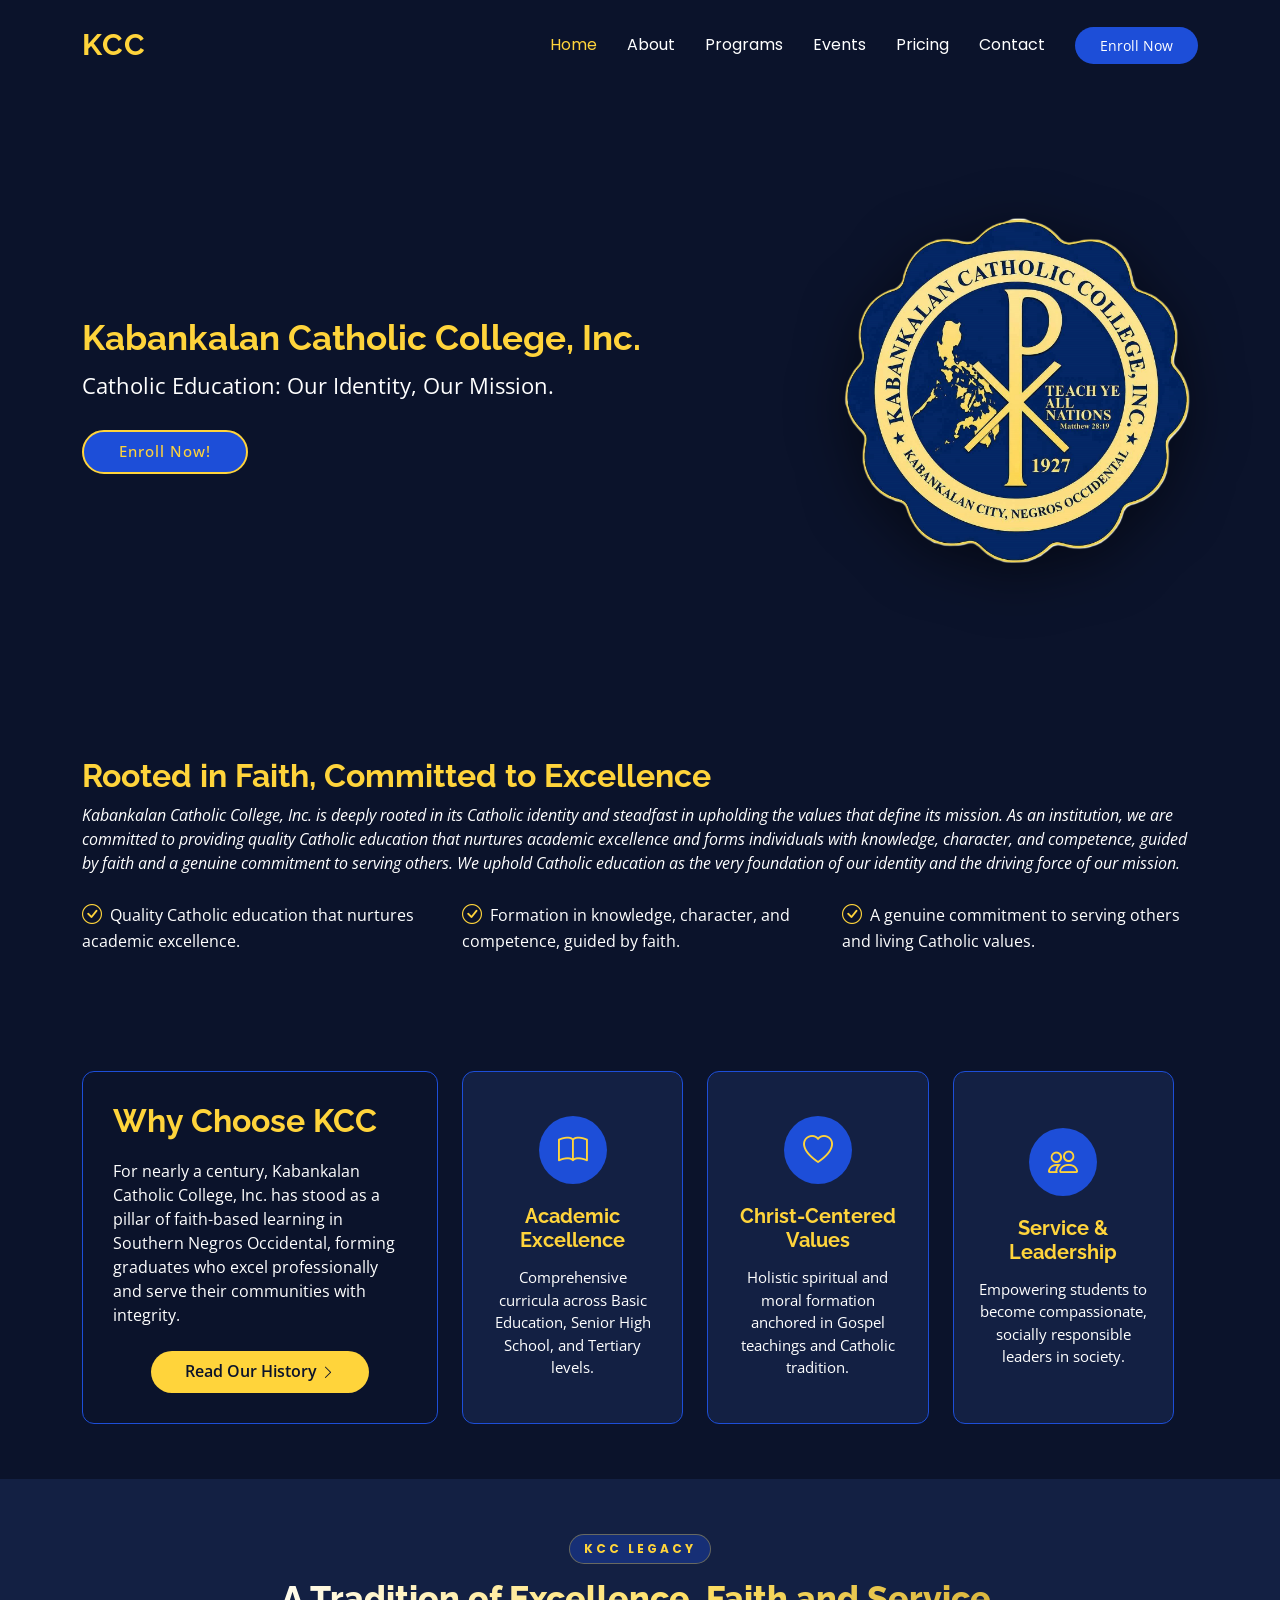
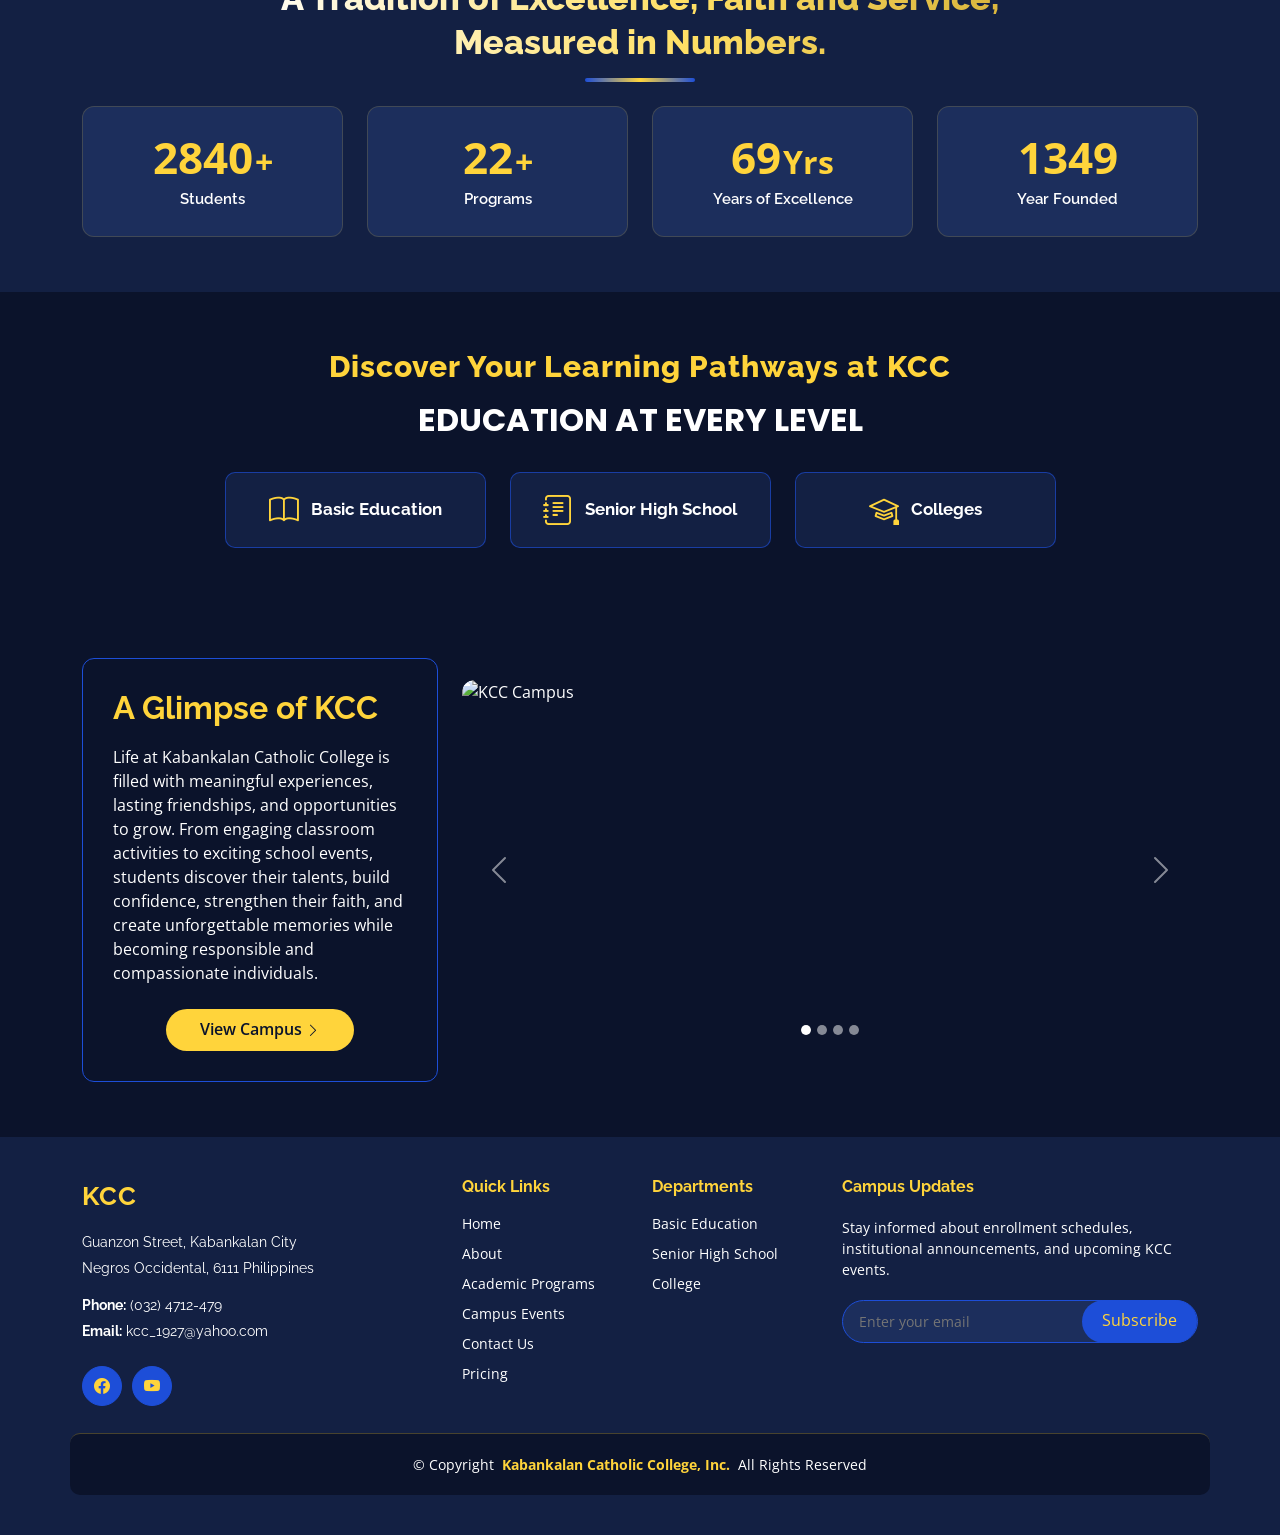
==== commit 68c9b9ff: "changes" ====
--- a/index.html
+++ b/index.html
@@ -26,47 +26,6 @@
 
   <!-- Main CSS File -->
   <link href="assets/css/main.css" rel="stylesheet">
-
-  <!-- Custom KCCI Theme Overrides -->
-  <style>
-    :root {
-      --kcci-navy: #0b132b;
-      --kcci-gold: #d4af37;
-    }
-    .hero.dark-background {
-      background-color: var(--kcci-navy);
-    }
-    .timeline-container {
-      border-left: 3px solid var(--kcci-navy);
-      padding-left: 25px;
-      margin-left: 10px;
-    }
-    .timeline-item {
-      position: relative;
-      margin-bottom: 30px;
-    }
-    .timeline-item::before {
-      content: "";
-      position: absolute;
-      left: -34px;
-      top: 5px;
-      width: 15px;
-      height: 15px;
-      border-radius: 50%;
-      background-color: var(--kcci-gold);
-      border: 3px solid var(--kcci-navy);
-    }
-    .timeline-year {
-      display: inline-block;
-      background-color: var(--kcci-navy);
-      color: #ffffff;
-      font-weight: 700;
-      font-size: 0.85rem;
-      padding: 4px 12px;
-      border-radius: 20px;
-      margin-bottom: 8px;
-    }
-  </style>
 </head>
 
 <body class="index-page">
@@ -75,26 +34,16 @@
     <div class="container-fluid container-xl position-relative d-flex align-items-center">
 
       <a href="index.html" class="logo d-flex align-items-center me-auto">
-        <!-- Uncomment and point to your logo file if desired -->
-        <!-- <img src="assets/img/kcci-logo.png" alt="KCCI Logo"> -->
         <h1 class="sitename">KCC</h1>
       </a>
 
       <nav id="navmenu" class="navmenu">
         <ul>
           <li><a href="index.html" class="active">Home</a></li>
-          <li><a href="#about">About &amp; History</a></li>
+          <li><a href="about.html">About</a></li>
           <li><a href="courses.html">Programs</a></li>
-          <li><a href="trainers.html">Administration</a></li>
           <li><a href="events.html">Events</a></li>
-          <li class="dropdown"><a href="#"><span>Admissions</span> <i class="bi bi-chevron-down toggle-dropdown"></i></a>
-            <ul>
-              <li><a href="#">Basic Education</a></li>
-              <li><a href="#">Senior High School</a></li>
-              <li><a href="#">College Department</a></li>
-              <li><a href="#">Scholarships</a></li>
-            </ul>
-          </li>
+          <li><a href="pricing.html">Pricing</a></li>
           <li><a href="contact.html">Contact</a></li>
         </ul>
         <i class="mobile-nav-toggle d-xl-none bi bi-list"></i>
@@ -110,14 +59,20 @@
     <!-- Hero Section -->
     <section id="hero" class="hero section dark-background">
 
-      <!-- Point this to the custom #0b132b banner you created -->
-      <img src="assets/img/first.png" alt="Kabankalan Catholic College Banner" data-aos="fade-in">
+      <img src="assets/img/0b132b.png" class="hero-bg" alt="Kabankalan Catholic College Banner" data-aos="fade-in">
 
       <div class="container">
-        <h2 data-aos="fade-up" data-aos-delay="100">Kabankalan Catholic College, Inc.</h2>
-        <p data-aos="fade-up" data-aos-delay="200">Catholic Education: Our Identity, Our Mission.</p>
-        <div class="d-flex mt-4" data-aos="fade-up" data-aos-delay="300">
-          <a href="courses.html" class="btn-get-started">Enroll Now!</a>
+        <div class="row align-items-center gy-4">
+          <div class="col-lg-8 text-center text-lg-start">
+            <h2 data-aos="fade-up" data-aos-delay="100">Kabankalan Catholic College, Inc.</h2>
+            <p data-aos="fade-up" data-aos-delay="200">Catholic Education: Our Identity, Our Mission.</p>
+            <div class="d-flex justify-content-center justify-content-lg-start mt-3" data-aos="fade-up" data-aos-delay="300">
+              <a href="courses.html" class="btn-get-started">Enroll Now!</a>
+            </div>
+          </div>
+          <div class="col-lg-4 text-center" data-aos="zoom-in" data-aos-delay="200">
+            <img src="assets/img/seal.png" class="hero-seal img-fluid" alt="Kabankalan Catholic College Seal">
+          </div>
         </div>
       </div>
 
@@ -128,26 +83,25 @@
 
       <div class="container">
 
-        <!-- Mission / Identity Row -->
-        <div class="row gy-4 align-items-center mb-5 pb-4">
+        <div class="row gy-3 align-items-center">
           <div class="col-lg-12 content" data-aos="fade-up" data-aos-delay="100">
             <h3>Rooted in Faith, Committed to Excellence</h3>
-            <p class="fst-italic mt-3">
+            <p class="fst-italic mt-2">
               Kabankalan Catholic College, Inc. is deeply rooted in its Catholic identity and steadfast in upholding the values that define its mission. As an institution, we are committed to providing quality Catholic education that nurtures academic excellence and forms individuals with knowledge, character, and competence, guided by faith and a genuine commitment to serving others. We uphold Catholic education as the very foundation of our identity and the driving force of our mission.
             </p>
-            <div class="row mt-4">
+            <div class="row mt-3 gy-2">
               <div class="col-md-4">
-                <ul class="list-unstyled">
+                <ul class="list-unstyled mb-0">
                   <li><i class="bi bi-check-circle"></i> <span>Quality Catholic education that nurtures academic excellence.</span></li>
                 </ul>
               </div>
               <div class="col-md-4">
-                <ul class="list-unstyled">
+                <ul class="list-unstyled mb-0">
                   <li><i class="bi bi-check-circle"></i> <span>Formation in knowledge, character, and competence, guided by faith.</span></li>
                 </ul>
               </div>
               <div class="col-md-4">
-                <ul class="list-unstyled">
+                <ul class="list-unstyled mb-0">
                   <li><i class="bi bi-check-circle"></i> <span>A genuine commitment to serving others and living Catholic values.</span></li>
                 </ul>
               </div>
@@ -155,190 +109,7 @@
           </div>
         </div>
 
-        <!-- Infographic Roadmap History Section -->
-        <div class="kcci-roadmap-section mt-5 pt-5" data-aos="fade-up" data-aos-delay="100">
-          <div class="section-title text-center">
-            <h2>Our Heritage</h2>
-            <p>A Brief History of Kabankalan Catholic College, Inc.</p>
-            <span class="roadmap-subtitle">Formerly Kabankalan Academy • Est. 1927</span>
-          </div>
-
-          <div class="kcci-roadmap">
-
-            <!-- Item 1 (Text Left, Icon Right) -->
-            <div class="roadmap-step step-left" data-aos="fade-up" data-aos-delay="100">
-              <div class="roadmap-content">
-                <span class="roadmap-year">1927</span>
-                <h4>Founding as Kabankalan Institute</h4>
-                <p>In 1927, a group of incorporators gathered to establish a secondary school named Kabankalan Institute, which was later changed to Kabankalan Private Academy.</p>
-              </div>
-              <div class="roadmap-node">
-                <div class="node-circle"><i class="bi bi-building"></i></div>
-              </div>
-              <div class="roadmap-spacer"></div>
-            </div>
-
-            <!-- Item 2 (Icon Left, Text Right) -->
-            <div class="roadmap-step step-right" data-aos="fade-up" data-aos-delay="100">
-              <div class="roadmap-spacer"></div>
-              <div class="roadmap-node">
-                <div class="node-circle"><i class="bi bi-mortarboard"></i></div>
-              </div>
-              <div class="roadmap-content">
-                <span class="roadmap-year">1940–1946</span>
-                <h4>First Commencement &amp; The War Years</h4>
-                <p>The first commencement exercises were held in 1940. Classes were suspended during the Second World War (1941–1944) and resumed in SY 1945–1946. A Junior Normal College also opened briefly for three years.</p>
-              </div>
-            </div>
-
-            <!-- Item 3 (Text Left, Icon Right) -->
-            <div class="roadmap-step step-left" data-aos="fade-up" data-aos-delay="100">
-              <div class="roadmap-content">
-                <span class="roadmap-year">1953</span>
-                <h4>Columban Fathers Acquire the Academy</h4>
-                <p>Through Fr. Thomas J. Cronin, parish priest of Kabankalan, the Columban Fathers negotiated to buy Kabankalan Academy, with most stockholders donating their shares in exchange for scholarship privileges.</p>
-              </div>
-              <div class="roadmap-node">
-                <div class="node-circle"><i class="bi bi-bank"></i></div>
-              </div>
-              <div class="roadmap-spacer"></div>
-            </div>
-
-            <!-- Item 4 (Icon Left, Text Right) -->
-            <div class="roadmap-step step-right" data-aos="fade-up" data-aos-delay="100">
-              <div class="roadmap-spacer"></div>
-              <div class="roadmap-node">
-                <div class="node-circle"><i class="bi bi-geo-alt"></i></div>
-              </div>
-              <div class="roadmap-content">
-                <span class="roadmap-year">Columban Era</span>
-                <h4>Transfer to the Church Site &amp; Directorship</h4>
-                <p>Upon taking over, the Columban Fathers transferred the school site near the church. School directorship was not permanent, rotating alongside the reshuffling of the parish priest.</p>
-              </div>
-            </div>
-
-            <!-- Item 5 (Text Left, Icon Right) -->
-            <div class="roadmap-step step-left" data-aos="fade-up" data-aos-delay="100">
-              <div class="roadmap-content">
-                <span class="roadmap-year">1963–1964</span>
-                <h4>College &amp; Elementary Departments Open</h4>
-                <p>Through Fr. Cronin's efforts, general college and elementary departments opened in SY 1963–1964. Two years later, the St. Paul Sisters of Chartres arrived to assist in management, establishing KCC as southern Negros Occidental's center of learning.</p>
-              </div>
-              <div class="roadmap-node">
-                <div class="node-circle"><i class="bi bi-book"></i></div>
-              </div>
-              <div class="roadmap-spacer"></div>
-            </div>
-
-            <!-- Item 6 (Icon Left, Text Right) -->
-            <div class="roadmap-step step-right" data-aos="fade-up" data-aos-delay="100">
-              <div class="roadmap-spacer"></div>
-              <div class="roadmap-node">
-                <div class="node-circle"><i class="bi bi-shield-check"></i></div>
-              </div>
-              <div class="roadmap-content">
-                <span class="roadmap-year">1983</span>
-                <h4>Diocesan Administration Begins</h4>
-                <p>Built on a hectare of land donated by the Zayco family, the College saw administration shift in 1983 from the Sisters of St. Paul to Diocesan priests headed by Msgr. Josefino I. Iledan as President, assisted by the Presentation Sisters.</p>
-              </div>
-            </div>
-
-            <!-- Item 7 (Text Left, Icon Right) -->
-            <div class="roadmap-step step-left" data-aos="fade-up" data-aos-delay="100">
-              <div class="roadmap-content">
-                <span class="roadmap-year">1987</span>
-                <h4>The Great Fire &amp; Reconstruction</h4>
-                <p>On March 14, 1987, a fire razed the high school building, parish convent, and Old Catholic church. Immediate rehabilitation relocated the high school temporarily to the College campus while a new three-storey building rose on an adjacent lot.</p>
-              </div>
-              <div class="roadmap-node">
-                <div class="node-circle"><i class="bi bi-fire"></i></div>
-              </div>
-              <div class="roadmap-spacer"></div>
-            </div>
-
-            <!-- Item 8 (Icon Left, Text Right) -->
-            <div class="roadmap-step step-right" data-aos="fade-up" data-aos-delay="100">
-              <div class="roadmap-spacer"></div>
-              <div class="roadmap-node">
-                <div class="node-circle"><i class="bi bi-buildings"></i></div>
-              </div>
-              <div class="roadmap-content">
-                <span class="roadmap-year">Expansion</span>
-                <h4>St. Columban Arts Center &amp; Annex</h4>
-                <p>The campus expanded with the St. Columban Arts Center—a socio-cultural venue for students and the community—and the concrete annex housing the canteen, textbook center, and College library.</p>
-              </div>
-            </div>
-
-            <!-- Item 9 (Text Left, Icon Right) -->
-            <div class="roadmap-step step-left" data-aos="fade-up" data-aos-delay="100">
-              <div class="roadmap-content">
-                <span class="roadmap-year">1988</span>
-                <h4>New Diocese &amp; Good Shepherd Sisters</h4>
-                <p>Kabankalan became a new Diocese in 1988 under First Bishop Most Rev. Vicente M. Navarra, D.D. The Religious of the Good Shepherd served for a year, followed by eight years of senior academic leadership by lay members.</p>
-              </div>
-              <div class="roadmap-node">
-                <div class="node-circle"><i class="bi bi-award"></i></div>
-              </div>
-              <div class="roadmap-spacer"></div>
-            </div>
-
-            <!-- Item 10 (Icon Left, Text Right) -->
-            <div class="roadmap-step step-right" data-aos="fade-up" data-aos-delay="100">
-              <div class="roadmap-spacer"></div>
-              <div class="roadmap-node">
-                <div class="node-circle"><i class="bi bi-people"></i></div>
-              </div>
-              <div class="roadmap-content">
-                <span class="roadmap-year">1996</span>
-                <h4>Carmelite Sisters Invited</h4>
-                <p>In 1996, Bishop Vicente Navarra, D.D., as Chairman of the Board of Trustees, invited the Carmelite Sisters of Our Lady (Carm.O.L.) to assist School President Msgr. Rogelio B. Cruz in school management.</p>
-              </div>
-            </div>
-
-            <!-- Item 11 (Text Left, Icon Right) -->
-            <div class="roadmap-step step-left" data-aos="fade-up" data-aos-delay="100">
-              <div class="roadmap-content">
-                <span class="roadmap-year">2003–2011</span>
-                <h4>Bishop Buzon's Era &amp; New Leadership</h4>
-                <p>Installed as second Bishop in 2003 and serving as School President in 2005, Most Rev. Patricio A. Buzon, SDB, D.D. established the KCC-Technological Center in Brgy. Talubangi in 2009. In 2011, Rev. Fr. Radny T. Bayog, PhD was appointed School President.</p>
-              </div>
-              <div class="roadmap-node">
-                <div class="node-circle"><i class="bi bi-cpu"></i></div>
-              </div>
-              <div class="roadmap-spacer"></div>
-            </div>
-
-            <!-- Item 12 (Icon Left, Text Right) -->
-            <div class="roadmap-step step-right" data-aos="fade-up" data-aos-delay="100">
-              <div class="roadmap-spacer"></div>
-              <div class="roadmap-node">
-                <div class="node-circle"><i class="bi bi-person-badge"></i></div>
-              </div>
-              <div class="roadmap-content">
-                <span class="roadmap-year">2018–2019</span>
-                <h4>Bishop Galbines &amp; First Alumnus President</h4>
-                <p>Most Rev. Louie P. Galbines, SThD, D.D. was installed as third Bishop of Kabankalan in 2018. In 2019, Rev. Fr. Eugene D. Lucerna II, PhD, RPsy, RGC (KCC High School Batch 1996) became the first alumnus appointed as School President.</p>
-              </div>
-            </div>
-
-            <!-- Item 13 (Text Left, Icon Right) -->
-            <div class="roadmap-step step-left step-last" data-aos="fade-up" data-aos-delay="100">
-              <div class="roadmap-content">
-                <span class="roadmap-year">2025</span>
-                <h4>Fr. Richard L. Lachica Appointed</h4>
-                <p>On April 15, 2025, Bishop Galbines appointed Rev. Fr. Richard L. Lachica, MAEd as the new School President starting Academic Year 2025–2026.</p>
-              </div>
-              <div class="roadmap-node">
-                <div class="node-circle"><i class="bi bi-stars"></i></div>
-              </div>
-              <div class="roadmap-spacer"></div>
-            </div>
-
-          </div>
-        </div>
-
-      </div>
-
+      </div>
     </section><!-- /About & History Section -->
 
     <!-- Why Us Section -->
@@ -347,21 +118,21 @@
         <div class="row gy-4">
 
           <div class="col-lg-4" data-aos="fade-up" data-aos-delay="100">
-            <div class="why-box" style="background-color: #0b132b;">
-              <h3>Why Choose KCCI</h3>
+            <div class="why-box h-100">
+              <h3>Why Choose KCC</h3>
               <p>
                 For nearly a century, Kabankalan Catholic College, Inc. has stood as a pillar of faith-based learning in Southern Negros Occidental, forming graduates who excel professionally and serve their communities with integrity.
               </p>
               <div class="text-center">
-                <a href="#about" class="more-btn"><span>Read Our History</span> <i class="bi bi-chevron-right"></i></a>
+                <a href="about.html" class="more-btn"><span>Read Our History</span> <i class="bi bi-chevron-right"></i></a>
               </div>
             </div>
           </div>
 
           <div class="col-lg-8 d-flex align-items-stretch">
-            <div class="row gy-4" data-aos="fade-up" data-aos-delay="200">
-
-              <div class="col-xl-4">
+            <div class="row gy-4 w-100" data-aos="fade-up" data-aos-delay="200">
+
+              <div class="col-md-4">
                 <div class="icon-box d-flex flex-column justify-content-center align-items-center">
                   <i class="bi bi-book"></i>
                   <h4>Academic Excellence</h4>
@@ -369,7 +140,7 @@
                 </div>
               </div>
 
-              <div class="col-xl-4" data-aos="fade-up" data-aos-delay="300">
+              <div class="col-md-4" data-aos="fade-up" data-aos-delay="300">
                 <div class="icon-box d-flex flex-column justify-content-center align-items-center">
                   <i class="bi bi-heart"></i>
                   <h4>Christ-Centered Values</h4>
@@ -377,7 +148,7 @@
                 </div>
               </div>
 
-              <div class="col-xl-4" data-aos="fade-up" data-aos-delay="400">
+              <div class="col-md-4" data-aos="fade-up" data-aos-delay="400">
                 <div class="icon-box d-flex flex-column justify-content-center align-items-center">
                   <i class="bi bi-people"></i>
                   <h4>Service &amp; Leadership</h4>
@@ -392,39 +163,87 @@
       </div>
     </section><!-- /Why Us Section -->
 
+    <!-- Counts Section -->
+    <section id="counts" class="section counts light-background">
+
+      <div class="container" data-aos="fade-up" data-aos-delay="100">
+
+        <div class="counts-heading text-center mb-4">
+          <span class="counts-kicker">KCC LEGACY</span>
+          <h2>A Tradition of Excellence, Faith and Service, Measured in Numbers.</h2>
+          <div class="counts-divider"></div>
+        </div>
+
+        <div class="row gy-4">
+
+          <div class="col-lg-3 col-md-6">
+            <div class="stats-item text-center w-100 h-100">
+              <div class="stat-number">
+                <span data-purecounter-start="0" data-purecounter-end="4000" data-purecounter-duration="1" class="purecounter">4000</span><span class="stat-suffix">+</span>
+              </div>
+              <p>Students</p>
+            </div>
+          </div>
+
+          <div class="col-lg-3 col-md-6">
+            <div class="stats-item text-center w-100 h-100">
+              <div class="stat-number">
+                <span data-purecounter-start="0" data-purecounter-end="32" data-purecounter-duration="1" class="purecounter">32</span><span class="stat-suffix">+</span>
+              </div>
+              <p>Programs</p>
+            </div>
+          </div>
+
+          <div class="col-lg-3 col-md-6">
+            <div class="stats-item text-center w-100 h-100">
+              <div class="stat-number">
+                <span data-purecounter-start="0" data-purecounter-end="99" data-purecounter-duration="1" class="purecounter">99</span><span class="stat-suffix"> Yrs</span>
+              </div>
+              <p>Years of Excellence</p>
+            </div>
+          </div>
+
+          <div class="col-lg-3 col-md-6">
+            <div class="stats-item text-center w-100 h-100">
+              <div class="stat-number">
+                <span data-purecounter-start="0" data-purecounter-end="1927" data-purecounter-duration="1" data-purecounter-separator="false" class="purecounter">1927</span>
+              </div>
+              <p>Year Founded</p>
+            </div>
+          </div>
+
+        </div>
+
+      </div>
+
+    </section><!-- /Counts Section -->
+
     <!-- Academic Colleges & Departments Section -->
     <section id="features" class="features section">
-      <div class="container section-title" data-aos="fade-up">
-        <h2>Academics</h2>
-        <p>Colleges &amp; Departments</p>
+      <div class="container section-title text-center" data-aos="fade-up">
+        <h2 class="pathway-heading">Discover Your Learning Pathways at KCC</h2>
+        <p>Education at Every Level</p>
       </div>
 
       <div class="container">
-        <div class="row gy-4">
-
-          <div class="col-lg-3 col-md-6" data-aos="fade-up" data-aos-delay="100">
-            <div class="features-item">
+        <div class="row gy-4 justify-content-center">
+
+          <div class="col-lg-3 col-md-4 col-sm-6" data-aos="fade-up" data-aos-delay="100">
+            <div class="features-item justify-content-center text-center">
               <i class="bi bi-book"></i>
-              <h3><a href="courses.html" class="stretched-link">Elementary</a></h3>
-            </div>
-          </div>
-
-          <div class="col-lg-3 col-md-6" data-aos="fade-up" data-aos-delay="200">
-            <div class="features-item">
+              <h3><a href="courses.html" class="stretched-link">Basic Education</a></h3>
+            </div>
+          </div>
+
+          <div class="col-lg-3 col-md-4 col-sm-6" data-aos="fade-up" data-aos-delay="200">
+            <div class="features-item justify-content-center text-center">
               <i class="bi bi-journal-text"></i>
-              <h3><a href="courses.html" class="stretched-link">Junior High School</a></h3>
-            </div>
-          </div>
-
-          <div class="col-lg-3 col-md-6" data-aos="fade-up" data-aos-delay="300">
-            <div class="features-item">
-              <i class="bi bi-award"></i>
               <h3><a href="courses.html" class="stretched-link">Senior High School</a></h3>
             </div>
           </div>
 
-          <div class="col-lg-3 col-md-6" data-aos="fade-up" data-aos-delay="400">
-            <div class="features-item">
+          <div class="col-lg-3 col-md-4 col-sm-6" data-aos="fade-up" data-aos-delay="300">
+            <div class="features-item justify-content-center text-center">
               <i class="bi bi-mortarboard"></i>
               <h3><a href="courses.html" class="stretched-link">Colleges</a></h3>
             </div>
@@ -433,6 +252,80 @@
         </div>
       </div>
     </section><!-- /Academic Colleges & Departments Section -->
+
+    <!-- A Glimpse of KCC Section -->
+    <section id="glimpse-kcc" class="section why-us">
+      <div class="container">
+
+        <div class="row gy-4 align-items-center">
+
+          <!-- Left Side: Heading and Description -->
+          <div class="col-lg-4" data-aos="fade-up">
+            <div class="why-box">
+              <h3>A Glimpse of KCC</h3>
+              <p>
+                Life at Kabankalan Catholic College is filled with meaningful experiences, lasting friendships, and opportunities to grow. From engaging classroom activities to exciting school events, students discover their talents, build confidence, strengthen their faith, and create unforgettable memories while becoming responsible and compassionate individuals.
+              </p>
+
+              <div class="text-center">
+                <a href="about.html#testimonials" class="more-btn">
+                  <span>View Campus</span>
+                  <i class="bi bi-chevron-right"></i>
+                </a>
+              </div>
+            </div>
+          </div>
+
+          <!-- Right Side: Photo Carousel -->
+          <div class="col-lg-8" data-aos="fade-up" data-aos-delay="200">
+
+            <div id="kccCarousel" class="carousel slide" data-bs-ride="carousel">
+
+              <div class="carousel-inner rounded">
+
+                <div class="carousel-item active">
+                  <img src="assets/img/kcc1.jpg" class="d-block w-100" alt="KCC Campus">
+                </div>
+
+                <div class="carousel-item">
+                  <img src="assets/img/kcc2.jpg" class="d-block w-100" alt="KCC Students">
+                </div>
+
+                <div class="carousel-item">
+                  <img src="assets/img/kcc3.jpg" class="d-block w-100" alt="KCC Activities">
+                </div>
+
+                <div class="carousel-item">
+                  <img src="assets/img/kcc4.jpg" class="d-block w-100" alt="KCC Community">
+                </div>
+
+              </div>
+
+              <button class="carousel-control-prev" type="button" data-bs-target="#kccCarousel" data-bs-slide="prev">
+                <span class="carousel-control-prev-icon"></span>
+                <span class="visually-hidden">Previous</span>
+              </button>
+
+              <button class="carousel-control-next" type="button" data-bs-target="#kccCarousel" data-bs-slide="next">
+                <span class="carousel-control-next-icon"></span>
+                <span class="visually-hidden">Next</span>
+              </button>
+
+              <div class="carousel-indicators">
+                <button type="button" data-bs-target="#kccCarousel" data-bs-slide-to="0" class="active" aria-current="true"></button>
+                <button type="button" data-bs-target="#kccCarousel" data-bs-slide-to="1"></button>
+                <button type="button" data-bs-target="#kccCarousel" data-bs-slide-to="2"></button>
+                <button type="button" data-bs-target="#kccCarousel" data-bs-slide-to="3"></button>
+              </div>
+
+            </div>
+
+          </div>
+
+        </div>
+      </div>
+    </section>
+    <!-- /A Glimpse of KCC Section -->
 
   </main>
 
@@ -447,8 +340,8 @@
           <div class="footer-contact pt-3">
             <p>Guanzon Street, Kabankalan City</p>
             <p>Negros Occidental, 6111 Philippines</p>
-            <p class="mt-3"><strong>Phone:</strong> <span>(034) 471-2479</span></p>
-            <p><strong>Email:</strong> <span>info@kcc.edu.ph</span></p>
+            <p class="mt-3"><strong>Phone:</strong> <span>(032) 4712-479</span></p>
+            <p><strong>Email:</strong> <span>kcc_1927@yahoo.com</span></p>
           </div>
           <div class="social-links d-flex mt-4">
             <a href="#"><i class="bi bi-facebook"></i></a>
@@ -460,27 +353,26 @@
           <h4>Quick Links</h4>
           <ul>
             <li><a href="index.html">Home</a></li>
-            <li><a href="#about">About &amp; History</a></li>
+            <li><a href="#about">About</a></li>
             <li><a href="courses.html">Academic Programs</a></li>
             <li><a href="events.html">Campus Events</a></li>
             <li><a href="contact.html">Contact Us</a></li>
+            <li><a href="pricing.html">Pricing</a></li>
           </ul>
         </div>
 
         <div class="col-lg-2 col-md-3 footer-links">
           <h4>Departments</h4>
           <ul>
-            <li><a href="#">Elementary</a></li>
-            <li><a href="#">Junior High School</a></li>
+            <li><a href="#">Basic Education</a></li>
             <li><a href="#">Senior High School</a></li>
             <li><a href="#">College</a></li>
-            <li><a href="#">KCC-Tech Center</a></li>
           </ul>
         </div>
 
         <div class="col-lg-4 col-md-12 footer-newsletter">
           <h4>Campus Updates</h4>
-          <p>Stay informed about enrollment schedules, institutional announcements, and upcoming KCCI events.</p>
+          <p>Stay informed about enrollment schedules, institutional announcements, and upcoming KCC events.</p>
           <form action="#" method="post" class="email-form">
             <div class="newsletter-form"><input type="email" name="email" placeholder="Enter your email"><input type="submit" value="Subscribe"></div>
             <div class="loading">Loading</div>
@@ -494,9 +386,6 @@
 
     <div class="container copyright text-center mt-4">
       <p>© <span>Copyright</span> <strong class="px-1 sitename">Kabankalan Catholic College, Inc.</strong> <span>All Rights Reserved</span></p>
-      <div class="credits">
-        Designed by <a href="https://bootstrapmade.com/">BootstrapMade</a>
-      </div>
     </div>
 
   </footer>
--- a/assets/css/main.css
+++ b/assets/css/main.css
@@ -1,44 +1,37 @@
 /**
-* Template Name: Mentor
-* Template URL: https://bootstrapmade.com/mentor-free-education-bootstrap-theme/
-* Updated: Jul 07 2025 with Bootstrap v5.3.7
-* Author: BootstrapMade.com
-* License: https://bootstrapmade.com/license/
+* Template Name: KCC (Kabankalan Catholic College, Inc.)
+* Based on Bootstrap v5.3.7
 */
 
 /*--------------------------------------------------------------
 # Font & Color Variables
-# Help: https://bootstrapmade.com/color-system/
 --------------------------------------------------------------*/
-/* Fonts */
 :root {
-  --default-font: "Open Sans",  system-ui, -apple-system, "Segoe UI", Roboto, "Helvetica Neue", Arial, "Noto Sans", "Liberation Sans", sans-serif, "Apple Color Emoji", "Segoe UI Emoji", "Segoe UI Symbol", "Noto Color Emoji";
-  --heading-font: "Raleway",  sans-serif;
-  --nav-font: "Poppins",  sans-serif;
-}
-
-/* Global Colors - The following color variables are used throughout the website. Updating them here will change the color scheme of the entire website */
-:root { 
-  --background-color: #0b132b; /* Background color for the entire website, including individual sections */
-  --default-color: #ffffff; /* Default color used for the majority of the text content across the entire website */
-  --heading-color: #ffd43b; /* Color for headings, subheadings and title throughout the website */
-  --accent-color: #1d4ed8; /* Regal blue accent color used for buttons, links, and key elements */
-  --yellow-color: #ffd43b; /* Secondary yellow text/highlight color */
-  --surface-color: #132043; /* Surface color used for cards and boxed elements */
-  --contrast-color: #ffffff; /* Contrast color for text on accent/dark backgrounds */
-}
-
-/* Nav Menu Colors - The following color variables are used specifically for the navigation menu. They are separate from the global colors to allow for more customization options */
+  --default-font: "Open Sans", system-ui, -apple-system, "Segoe UI", Roboto, "Helvetica Neue", Arial, "Noto Sans", "Liberation Sans", sans-serif, "Apple Color Emoji", "Segoe UI Emoji", "Segoe UI Symbol", "Noto Color Emoji";
+  --heading-font: "Raleway", sans-serif;
+  --nav-font: "Poppins", sans-serif;
+}
+
 :root {
-  --nav-color: #ffffff;  /* The default color of the main navmenu links */
-  --nav-hover-color: #ffd43b; /* Applied to main navmenu links when they are hovered over or active */
-  --nav-mobile-background-color: #0b132b; /* Used as the background color for mobile navigation menu */
-  --nav-dropdown-background-color: #132043; /* Used as the background color for dropdown items that appear when hovering over primary navigation items */
-  --nav-dropdown-color: #ffffff; /* Used for navigation links of the dropdown items in the navigation menu. */
-  --nav-dropdown-hover-color: #ffd43b; /* Similar to --nav-hover-color, this color is applied to dropdown navigation links when they are hovered over. */
-}
-
-/* Color Presets - These classes override global colors when applied to any section or element, providing reuse of the sam color scheme. */
+  --background-color: #0b132b;
+  --default-color: #ffffff;
+  --heading-color: #ffd43b;
+  --accent-color: #1d4ed8;
+  --yellow-color: #ffd43b;
+  --surface-color: #132043;
+  --contrast-color: #ffffff;
+  --kcc-navy: #0b132b;
+  --kcc-gold: #d4af37;
+}
+
+:root {
+  --nav-color: #ffffff;
+  --nav-hover-color: #ffd43b;
+  --nav-mobile-background-color: #0b132b;
+  --nav-dropdown-background-color: #132043;
+  --nav-dropdown-color: #ffffff;
+  --nav-dropdown-hover-color: #ffd43b;
+}
 
 .light-background {
   --background-color: #132043;
@@ -55,7 +48,6 @@
   --contrast-color: #ffffff;
 }
 
-/* Smooth scroll */
 :root {
   scroll-behavior: smooth;
 }
@@ -90,8 +82,7 @@
   font-family: var(--heading-font);
 }
 
-/* Email Form Messages
-------------------------------*/
+/* Email Form Messages */
 .email-form .error-message {
   display: none;
   background: #df1529;
@@ -137,14 +128,12 @@
   0% {
     transform: rotate(0deg);
   }
-
   100% {
     transform: rotate(360deg);
   }
 }
 
-/* Pulsating Play Button
-------------------------------*/
+/* Pulsating Play Button */
 .pulsating-play-btn {
   width: 94px;
   height: 94px;
@@ -215,7 +204,6 @@
     transform: scale(0.6, 0.6);
     opacity: 1;
   }
-
   100% {
     transform: scale(1, 1);
     opacity: 0;
@@ -291,7 +279,6 @@
 /*--------------------------------------------------------------
 # Navigation Menu
 --------------------------------------------------------------*/
-/* Navmenu - Desktop */
 @media (min-width: 1200px) {
   .navmenu {
     padding: 0;
@@ -398,7 +385,6 @@
   }
 }
 
-/* Navmenu - Mobile */
 @media (max-width: 1199px) {
   .mobile-nav-toggle {
     color: var(--nav-color);
@@ -532,12 +518,12 @@
   color: var(--default-color);
   background-color: var(--background-color);
   font-size: 14px;
-  padding-bottom: 50px;
+  padding-bottom: 40px;
   position: relative;
 }
 
 .footer .footer-top {
-  padding-top: 50px;
+  padding-top: 40px;
 }
 
 .footer .footer-about .logo {
@@ -593,7 +579,7 @@
 }
 
 .footer .footer-links {
-  margin-bottom: 30px;
+  margin-bottom: 20px;
 }
 
 .footer .footer-links ul {
@@ -610,7 +596,7 @@
 }
 
 .footer .footer-links ul li {
-  padding: 10px 0;
+  padding: 8px 0;
   display: flex;
   align-items: center;
 }
@@ -635,8 +621,8 @@
 }
 
 .footer .footer-newsletter .newsletter-form {
-  margin-top: 30px;
-  margin-bottom: 15px;
+  margin-top: 20px;
+  margin-bottom: 12px;
   padding: 6px 8px;
   position: relative;
   border-radius: 50px;
@@ -679,9 +665,11 @@
 }
 
 .footer .copyright {
-  padding-top: 25px;
-  padding-bottom: 25px;
-  background-color: var(--accent-color);
+  padding-top: 20px;
+  padding-bottom: 20px;
+  background-color: var(--kcc-navy);
+  border-top: 1px solid color-mix(in srgb, var(--yellow-color), transparent 75%);
+  border-radius: 10px;
   color: var(--default-color);
 }
 
@@ -690,6 +678,10 @@
   color: var(--default-color);
 }
 
+.footer .copyright .sitename {
+  color: var(--yellow-color);
+}
+
 .footer .credits {
   margin-top: 6px;
   font-size: 13px;
@@ -697,7 +689,7 @@
 }
 
 /*--------------------------------------------------------------
-# Preloader
+# Preloader & Scroll Top
 --------------------------------------------------------------*/
 #preloader {
   position: fixed;
@@ -725,15 +717,11 @@
   0% {
     transform: rotate(0deg);
   }
-
   100% {
     transform: rotate(360deg);
   }
 }
 
-/*--------------------------------------------------------------
-# Scroll Top Button
---------------------------------------------------------------*/
 .scroll-top {
   position: fixed;
   visibility: hidden;
@@ -769,9 +757,6 @@
   bottom: 15px;
 }
 
-/*--------------------------------------------------------------
-# Disable aos animation delay on mobile devices
---------------------------------------------------------------*/
 @media screen and (max-width: 768px) {
   [data-aos-delay] {
     transition-delay: 0 !important;
@@ -791,7 +776,7 @@
 }
 
 .page-title .heading {
-  padding: 80px 0;
+  padding: 60px 0;
   border-top: 1px solid color-mix(in srgb, var(--yellow-color), transparent 70%);
 }
 
@@ -803,7 +788,7 @@
 
 .page-title nav {
   background-color: color-mix(in srgb, var(--accent-color) 85%, black 15%);
-  padding: 20px 0;
+  padding: 16px 0;
 }
 
 .page-title nav a {
@@ -832,30 +817,32 @@
 }
 
 /*--------------------------------------------------------------
-# Global Sections
+# Global Sections (Balanced, Compact Gaps)
 --------------------------------------------------------------*/
 section,
 .section {
   color: var(--default-color);
   background-color: var(--background-color);
-  padding: 60px 0;
-  scroll-margin-top: 900px;
+  padding: 55px 0;
+  margin-bottom: 0;
+  scroll-margin-top: 80px;
   overflow: clip;
 }
 
 @media (max-width: 1199px) {
-
   section,
   .section {
+    padding: 42px 0;
+    margin-bottom: 0;
     scroll-margin-top: 66px;
   }
 }
 
 /*--------------------------------------------------------------
-# Global Section Titles
+# Global Section Titles (No Thin Side Lines)
 --------------------------------------------------------------*/
 .section-title {
-  padding-bottom: 60px;
+  padding-bottom: 28px;
   position: relative;
 }
 
@@ -863,27 +850,44 @@
   font-size: 14px;
   font-weight: 500;
   padding: 0;
-  line-height: 1px;
-  margin: 0;
+  line-height: 1.3;
+  margin: 0 0 8px 0;
   letter-spacing: 1.5px;
   text-transform: uppercase;
   color: var(--yellow-color);
   position: relative;
 }
 
+.section-title h2::before,
 .section-title h2::after {
-  content: "";
-  width: 120px;
-  height: 1px;
-  display: inline-block;
-  background: var(--accent-color);
-  margin: 4px 10px;
+  display: none !important;
+  content: none !important;
+}
+
+/* Larger Pathway Heading ("Discover Your Learning Pathways at KCC") */
+.section-title h2.pathway-heading {
+  font-size: clamp(22px, 2.5vw, 30px);
+  font-weight: 800;
+  letter-spacing: 1px;
+  text-transform: none;
+  color: var(--yellow-color);
+  margin-bottom: 10px;
+}
+
+/* Larger Glimpse Heading ("A Glimpse of KCC, Inc.") */
+.section-title h2.glimpse-heading {
+  font-size: clamp(24px, 2.8vw, 34px);
+  font-weight: 800;
+  letter-spacing: 1px;
+  text-transform: none;
+  color: var(--yellow-color);
+  margin-bottom: 10px;
 }
 
 .section-title p {
   color: var(--default-color);
   margin: 0;
-  font-size: 36px;
+  font-size: 32px;
   font-weight: 700;
   font-family: var(--nav-font);
   text-transform: uppercase;
@@ -894,16 +898,21 @@
 --------------------------------------------------------------*/
 .hero {
   width: 100%;
-  min-height: 80vh;
-  position: relative;
-  padding: 80px 0;
+  min-height: 68vh;
+  position: relative;
+  padding: 55px 0;
+  margin-bottom: 0;
   display: flex;
   align-items: center;
   justify-content: center;
   color: var(--default-color);
 }
 
-.hero img {
+.hero.dark-background {
+  background-color: var(--kcc-navy);
+}
+
+.hero img.hero-bg {
   position: absolute;
   inset: 0;
   display: block;
@@ -926,17 +935,33 @@
   z-index: 3;
 }
 
+.hero .hero-seal {
+  position: relative;
+  z-index: 3;
+  max-width: 360px;
+  width: 100%;
+  height: auto;
+  filter: drop-shadow(0 12px 28px rgba(0, 0, 0, 0.5));
+  transition: transform 0.35s ease;
+}
+
+.hero .hero-seal:hover {
+  transform: scale(1.04);
+}
+
 .hero h2 {
   margin: 0;
-  font-size: 48px;
+  font-size: clamp(24px, 2.7vw, 38px);
   font-weight: 700;
+  line-height: 1.2;
+  white-space: nowrap;
   color: var(--yellow-color);
 }
 
 .hero p {
   color: var(--default-color);
   margin: 10px 0 0 0;
-  font-size: 24px;
+  font-size: 22px;
 }
 
 .hero .btn-get-started {
@@ -947,7 +972,7 @@
   padding: 8px 35px 10px 35px;
   border-radius: 50px;
   transition: 0.4s;
-  margin-top: 30px;
+  margin-top: 12px;
   border: 2px solid var(--yellow-color);
   color: var(--yellow-color);
   background: var(--accent-color);
@@ -959,13 +984,34 @@
   border: 2px solid var(--yellow-color);
 }
 
+@media (max-width: 991px) {
+  .hero h2 {
+    font-size: clamp(22px, 4vw, 32px);
+    white-space: normal;
+  }
+
+  .hero .hero-seal {
+    max-width: 280px;
+  }
+}
+
 @media (max-width: 768px) {
+  .hero {
+    min-height: auto;
+    padding: 40px 0;
+  }
+
   .hero h2 {
-    font-size: 32px;
+    font-size: 26px;
+    white-space: normal;
   }
 
   .hero p {
     font-size: 18px;
+  }
+
+  .hero .hero-seal {
+    max-width: 230px;
   }
 }
 
@@ -984,7 +1030,7 @@
 }
 
 .about .content ul li {
-  padding-bottom: 10px;
+  padding-bottom: 8px;
   color: var(--default-color);
 }
 
@@ -1031,24 +1077,85 @@
 }
 
 /*--------------------------------------------------------------
-# Counts Section
+# Counts Section & Styled Legacy Heading
 --------------------------------------------------------------*/
 .counts {
-  padding: 25px 0;
+  padding: 55px 0;
+}
+
+.counts-heading {
+  max-width: 820px;
+  margin: 0 auto 28px;
+}
+
+.counts-kicker {
+  display: inline-block;
+  font-family: var(--nav-font);
+  font-size: 12px;
+  font-weight: 700;
+  letter-spacing: 3px;
+  text-transform: uppercase;
+  color: var(--yellow-color);
+  background: rgba(29, 78, 216, 0.35);
+  border: 1px solid rgba(255, 212, 59, 0.35);
+  padding: 5px 14px;
+  border-radius: 50px;
+  margin-bottom: 12px;
+}
+
+.counts-heading h2 {
+  font-family: var(--heading-font);
+  font-size: clamp(24px, 2.8vw, 34px);
+  font-weight: 800;
+  line-height: 1.3;
+  margin: 0 auto 14px;
+  background: linear-gradient(90deg, #ffffff 0%, #ffe066 55%, #d4af37 100%);
+  -webkit-background-clip: text;
+  -webkit-text-fill-color: transparent;
+}
+
+.counts-divider {
+  width: 110px;
+  height: 4px;
+  margin: 0 auto;
+  border-radius: 999px;
+  background: linear-gradient(90deg, var(--accent-color), var(--yellow-color), var(--accent-color));
 }
 
 .counts .stats-item {
-  padding: 30px;
+  padding: 26px 22px;
   width: 100%;
   background-color: var(--surface-color);
-  border-radius: 8px;
+  border-radius: 12px;
+  border: 1px solid rgba(255, 212, 59, 0.16);
+  transition: transform 0.3s ease, border-color 0.3s ease;
+}
+
+.counts .stats-item:hover {
+  transform: translateY(-4px);
+  border-color: var(--yellow-color);
+}
+
+.counts .stats-item .stat-number {
+  display: flex;
+  align-items: baseline;
+  justify-content: center;
+  gap: 2px;
+  margin-bottom: 6px;
 }
 
 .counts .stats-item span {
-  font-size: 48px;
-  display: block;
+  font-size: 44px;
+  display: inline-block;
   color: var(--yellow-color);
   font-weight: 700;
+  line-height: 1.1;
+}
+
+.counts .stats-item .stat-suffix {
+  font-size: 32px;
+  font-weight: 700;
+  color: var(--yellow-color);
 }
 
 .counts .stats-item p {
@@ -1065,29 +1172,31 @@
 --------------------------------------------------------------*/
 .why-us .why-box {
   color: var(--default-color);
-  background: var(--accent-color);
+  background: var(--kcc-navy);
+  border: 1px solid var(--accent-color);
+  border-radius: 12px;
   padding: 30px;
 }
 
 .why-us .why-box h3 {
   color: var(--yellow-color);
   font-weight: 700;
-  font-size: 34px;
-  margin-bottom: 30px;
+  font-size: 32px;
+  margin-bottom: 18px;
 }
 
 .why-us .why-box p {
-  margin-bottom: 30px;
+  margin-bottom: 24px;
   color: var(--default-color);
 }
 
 .why-us .why-box .more-btn {
   display: inline-block;
   background: var(--yellow-color);
-  padding: 8px 40px 10px 40px;
+  padding: 8px 34px 10px 34px;
   color: var(--background-color);
   font-weight: 600;
-  transition: all ease-in-out 0.4s;
+  transition: all ease-in-out 0.35s;
   border-radius: 50px;
 }
 
@@ -1103,36 +1212,44 @@
 .why-us .icon-box {
   background-color: var(--surface-color);
   text-align: center;
-  padding: 40px 30px;
+  padding: 32px 24px;
   width: 100%;
   height: 100%;
+  border-radius: 12px;
   border: 1px solid var(--accent-color);
+  transition: transform 0.3s ease, border-color 0.3s ease;
+}
+
+.why-us .icon-box:hover {
+  transform: translateY(-4px);
+  border-color: var(--yellow-color);
 }
 
 .why-us .icon-box i {
   color: var(--yellow-color);
-  font-size: 32px;
-  margin-bottom: 30px;
+  font-size: 30px;
+  margin-bottom: 20px;
   background: var(--accent-color);
   border-radius: 50%;
   display: flex;
   align-items: center;
   justify-content: center;
-  width: 72px;
-  height: 72px;
+  width: 68px;
+  height: 68px;
   transition: 0.3s;
 }
 
 .why-us .icon-box h4 {
   font-size: 20px;
   font-weight: 700;
-  margin: 0 0 30px 0;
+  margin: 0 0 14px 0;
   color: var(--yellow-color);
 }
 
 .why-us .icon-box p {
   font-size: 15px;
   color: var(--default-color);
+  margin-bottom: 0;
 }
 
 .why-us .icon-box:hover i {
@@ -1141,27 +1258,52 @@
 }
 
 /*--------------------------------------------------------------
-# KCCI Curved Infographic Roadmap History
+# Timeline & KCC Curved Infographic Roadmap History
 --------------------------------------------------------------*/
+.timeline-container {
+  border-left: 3px solid var(--kcc-navy);
+  padding-left: 25px;
+  margin-left: 10px;
+}
+
+.timeline-item {
+  position: relative;
+  margin-bottom: 24px;
+}
+
+.timeline-item::before {
+  content: "";
+  position: absolute;
+  left: -34px;
+  top: 5px;
+  width: 15px;
+  height: 15px;
+  border-radius: 50%;
+  background-color: var(--kcc-gold);
+  border: 3px solid var(--kcc-navy);
+}
+
+.timeline-year {
+  display: inline-block;
+  background-color: var(--kcc-navy);
+  color: #ffffff;
+  font-weight: 700;
+  font-size: 0.85rem;
+  padding: 4px 12px;
+  border-radius: 20px;
+  margin-bottom: 8px;
+}
+
+.kcc-roadmap-section,
 .kcci-roadmap-section {
-  border-top: 1px solid color-mix(in srgb, var(--accent-color), transparent 50%);
-}
-
+  margin-top: 10px;
+  padding-top: 10px;
+  border-top: none;
+}
+
+.kcc-roadmap-section .section-title,
 .kcci-roadmap-section .section-title {
-  padding-bottom: 50px;
-}
-
-.kcci-roadmap-section .section-title h2::before {
-  content: "";
-  width: 60px;
-  height: 1px;
-  display: inline-block;
-  background: var(--accent-color);
-  margin: 4px 10px;
-}
-
-.kcci-roadmap-section .section-title h2::after {
-  width: 60px;
+  padding-bottom: 32px;
 }
 
 .roadmap-subtitle {
@@ -1172,11 +1314,12 @@
   color: color-mix(in srgb, var(--default-color), transparent 25%);
 }
 
+.kcc-roadmap,
 .kcci-roadmap {
   position: relative;
   max-width: 1120px;
   margin: 0 auto;
-  padding: 20px 0;
+  padding: 10px 0;
 }
 
 .roadmap-step {
@@ -1184,11 +1327,10 @@
   display: flex;
   align-items: center;
   justify-content: space-between;
-  min-height: 200px;
-  padding: 25px 0;
-}
-
-/* Text Blocks kept safely outside the central curve track */
+  min-height: 175px;
+  padding: 18px 0;
+}
+
 .roadmap-content {
   width: 38%;
   z-index: 3;
@@ -1213,11 +1355,10 @@
   width: 38%;
 }
 
-/* Large Bold Infographic Year Title */
 .roadmap-year {
   display: block;
   font-family: var(--heading-font);
-  font-size: 32px;
+  font-size: 30px;
   font-weight: 800;
   line-height: 1.1;
   color: var(--yellow-color);
@@ -1239,7 +1380,6 @@
   margin-bottom: 0;
 }
 
-/* Central Circular Icon Node (24% wide buffer zone) */
 .roadmap-node {
   position: relative;
   width: 24%;
@@ -1250,8 +1390,8 @@
 }
 
 .node-circle {
-  width: 78px;
-  height: 78px;
+  width: 74px;
+  height: 74px;
   border-radius: 50%;
   background: linear-gradient(145deg, var(--surface-color), var(--accent-color));
   border: 4px solid var(--yellow-color);
@@ -1263,7 +1403,7 @@
 }
 
 .node-circle i {
-  font-size: 30px;
+  font-size: 28px;
   color: var(--yellow-color);
   transition: color 0.3s ease;
 }
@@ -1277,7 +1417,6 @@
   color: var(--background-color);
 }
 
-/* Curved S-Bend Connecting Path (Confined inside the 24% central buffer) */
 .roadmap-step:not(.step-last)::before {
   content: "";
   position: absolute;
@@ -1290,14 +1429,12 @@
   transition: border-color 0.3s ease;
 }
 
-/* Curve bows right into the open spacer on left-text rows */
 .step-left:not(.step-last)::before {
   left: 50%;
   border-left: none;
   border-radius: 0 95px 95px 0;
 }
 
-/* Curve bows left into the open spacer on right-text rows */
 .step-right:not(.step-last)::before {
   right: 50%;
   border-right: none;
@@ -1308,8 +1445,8 @@
   border-color: color-mix(in srgb, var(--yellow-color), var(--accent-color) 40%);
 }
 
-/* Mobile Responsive Vertical Roadmap */
 @media (max-width: 991px) {
+  .kcc-roadmap::before,
   .kcci-roadmap::before {
     content: "";
     position: absolute;
@@ -1325,7 +1462,7 @@
     flex-direction: row !important;
     justify-content: flex-start;
     min-height: auto;
-    padding: 18px 0;
+    padding: 16px 0;
   }
 
   .roadmap-step:not(.step-last)::before,
@@ -1340,8 +1477,8 @@
   }
 
   .node-circle {
-    width: 62px;
-    height: 62px;
+    width: 60px;
+    height: 60px;
   }
 
   .node-circle i {
@@ -1362,1117 +1499,662 @@
 }
 
 /*--------------------------------------------------------------
-# Courses Section
+# Features / Academic Pathways Section
 --------------------------------------------------------------*/
-.courses .course-item {
+.features {
+  padding: 55px 0;
+}
+
+.features .features-item {
   background-color: var(--surface-color);
-  border: 1px solid var(--accent-color);
-  border-radius: 5px;
-}
-
-.courses .course-content {
-  padding: 15px;
-}
-
-.courses .course-content h3 {
+  display: flex;
+  align-items: center;
+  padding: 22px 20px;
+  height: 100%;
+  border-radius: 10px;
+  transition: 0.3s;
+  border: 1px solid color-mix(in srgb, var(--accent-color), transparent 35%);
+  position: relative;
+}
+
+.features .features-item i {
+  font-size: 30px;
+  padding-right: 12px;
+  line-height: 0;
+  color: var(--yellow-color);
+}
+
+.features .features-item h3 {
   font-weight: 700;
-  font-size: 20px;
-}
-
-.courses .course-content h3 a {
-  color: var(--yellow-color);
-  transition: 0.3s;
-}
-
-.courses .course-content h3 a:hover {
-  color: var(--default-color);
-}
-
-.courses .course-content .category {
-  background: var(--accent-color);
-  color: var(--yellow-color);
-  font-size: 14px;
-  padding: 6px 14px;
   margin: 0;
-  border-radius: 5px;
-  font-weight: 600;
-}
-
-.courses .course-content .price {
-  margin: 0;
-  font-weight: 700;
-  font-size: 18px;
-  color: var(--yellow-color);
-}
-
-.courses .course-content .description {
-  font-size: 14px;
-  color: var(--default-color);
-}
-
-.courses .trainer {
-  padding-top: 15px;
-  border-top: 1px solid color-mix(in srgb, var(--default-color), transparent 80%);
-}
-
-.courses .trainer .trainer-profile img {
-  max-width: 50px;
-  border-radius: 50px;
-}
-
-.courses .trainer .trainer-profile .trainer-link {
-  padding-left: 10px;
-  font-weight: 600;
-  font-size: 16px;
+  padding: 0;
+  line-height: 1.25;
+  font-size: 17px;
+}
+
+.features .features-item h3 a {
   color: var(--default-color);
   transition: 0.3s;
 }
 
-.courses .trainer .trainer-profile .trainer-link:hover {
-  color: var(--yellow-color);
-}
-
-.courses .trainer .trainer-rank {
+.features .features-item:hover {
+  border-color: var(--yellow-color);
+  background-color: var(--accent-color);
+  transform: translateY(-4px);
+}
+
+.features .features-item:hover h3 a {
+  color: var(--yellow-color);
+}
+
+/*--------------------------------------------------------------
+# KCC Core Values - Glass Design
+--------------------------------------------------------------*/
+.core-values-section {
+  background: linear-gradient(135deg, #0b132b, #172554, #0b132b);
+  color: #ffffff;
+  padding: 60px 25px;
+  font-family: Arial, Helvetica, sans-serif;
+  position: relative;
+  overflow: hidden;
+}
+
+.core-values-section::before {
+  content: "";
+  position: absolute;
+  width: 350px;
+  height: 350px;
+  background: rgba(255, 218, 68, 0.12);
+  border-radius: 50%;
+  top: 5%;
+  left: -120px;
+  filter: blur(100px);
+}
+
+.core-values-section::after {
+  content: "";
+  position: absolute;
+  width: 350px;
+  height: 350px;
+  background: rgba(255, 218, 68, 0.10);
+  border-radius: 50%;
+  bottom: 5%;
+  right: -120px;
+  filter: blur(100px);
+}
+
+.core-values-container {
+  max-width: 1150px;
+  margin: auto;
+  position: relative;
+  z-index: 1;
+}
+
+.core-values-heading {
+  text-align: center;
+  margin-bottom: 40px;
+}
+
+.core-values-heading h2 {
+  color: #ffda44;
+  font-size: 38px;
+  font-weight: 800;
+  letter-spacing: 3px;
+  margin-bottom: 8px;
+}
+
+.core-values-heading h3 {
+  color: #ffffff;
   font-size: 18px;
-  color: var(--yellow-color);
-}
-
-.courses .trainer .trainer-rank .user-icon {
+  letter-spacing: 5px;
+  margin-bottom: 16px;
+}
+
+.core-values-heading p {
+  color: #d5d9e2;
+  font-size: 16px;
+  max-width: 680px;
+  margin: auto;
+  line-height: 1.8;
+}
+
+.values-container {
+  display: flex;
+  flex-direction: column;
+  gap: 16px;
+  max-width: 850px;
+  margin: auto;
+}
+
+.value-card {
+  display: grid;
+  grid-template-columns: 85px 1fr;
+  grid-template-rows: auto auto;
+  column-gap: 20px;
+  align-items: center;
+  background: rgba(255, 255, 255, 0.08);
+  backdrop-filter: blur(15px);
+  -webkit-backdrop-filter: blur(15px);
+  border: 1px solid rgba(255, 255, 255, 0.18);
+  border-left: 5px solid #ffda44;
+  border-radius: 16px;
+  padding: 22px 28px;
+  min-height: 135px;
+  box-shadow: 0 8px 25px rgba(0, 0, 0, 0.2);
+  transition: all 0.3s ease;
+}
+
+.value-card:hover {
+  transform: translateX(8px);
+  background: rgba(255, 255, 255, 0.14);
+  border-color: rgba(255, 218, 68, 0.5);
+}
+
+.value-card h2 {
+  grid-column: 1;
+  grid-row: 1 / 3;
+  color: #ffda44;
+  font-size: 62px;
+  font-weight: 900;
+  text-align: center;
+  margin: 0;
+}
+
+.value-card h3 {
+  grid-column: 2;
+  grid-row: 1;
+  color: #ffffff;
   font-size: 22px;
+  margin-bottom: 5px;
+}
+
+.value-card p {
+  grid-column: 2;
+  grid-row: 2;
+  color: #d5d9e2;
+  font-size: 14px;
+  line-height: 1.8;
+  text-align: left;
+  margin-bottom: 0;
+}
+
+@media screen and (max-width: 600px) {
+  .value-card {
+    grid-template-columns: 60px 1fr;
+    column-gap: 15px;
+    padding: 18px;
+  }
+
+  .value-card h2 {
+    font-size: 46px;
+  }
+
+  .value-card h3 {
+    font-size: 18px;
+  }
+
+  .value-card p {
+    font-size: 13px;
+  }
 }
 
 /*--------------------------------------------------------------
-# Trainers Index Section
+# About KCC Seal Section
 --------------------------------------------------------------*/
-.trainers-index .member {
-  background-color: var(--surface-color);
-  border: 1px solid var(--accent-color);
+.about-us {
+  position: relative;
+  padding: 45px 25px 60px;
+  background: linear-gradient(135deg, #0b132b, #14234a, #0b132b);
+  color: #ffffff;
+  font-family: Arial, Helvetica, sans-serif;
+  overflow: hidden;
+}
+
+.seal-container {
+  max-width: 1100px;
+  margin: auto;
+  position: relative;
+  z-index: 1;
+}
+
+.seal-header {
   text-align: center;
-  margin-bottom: 20px;
-}
-
-.trainers-index .member img {
-  margin: -1px -1px 30px -1px;
-}
-
-.trainers-index .member .member-content {
-  padding: 0 20px 30px 20px;
-}
-
-.trainers-index .member h4 {
+  max-width: 850px;
+  margin: 0 auto 40px;
+}
+
+.seal-header img {
+  width: 180px;
+  height: 180px;
+  object-fit: contain;
+  display: block;
+  margin: 0 auto 24px;
+  padding: 10px;
+  background: rgba(255, 255, 255, 0.08);
+  border: 3px solid #ffda44;
+  border-radius: 50%;
+  box-shadow: 0 0 30px rgba(255, 218, 68, 0.20);
+  transition: 0.4s ease;
+}
+
+.seal-header img:hover {
+  transform: scale(1.06);
+  box-shadow: 0 0 40px rgba(255, 218, 68, 0.4);
+}
+
+.seal-header h1 {
+  color: #ffda44;
+  font-size: 34px;
+  font-weight: 800;
+  letter-spacing: 2px;
+  line-height: 1.35;
+  margin-bottom: 16px;
+}
+
+.seal-header p {
+  color: #d5d9e2;
+  font-size: 16px;
+  line-height: 1.85;
+}
+
+.seal-content {
+  display: grid;
+  grid-template-columns: repeat(2, 1fr);
+  gap: 22px;
+  align-items: stretch;
+}
+
+.seal-card {
+  background: rgba(255, 255, 255, 0.08);
+  backdrop-filter: blur(15px);
+  -webkit-backdrop-filter: blur(15px);
+  border: 1px solid rgba(255, 255, 255, 0.18);
+  border-left: 5px solid #ffda44;
+  border-radius: 18px;
+  padding: 28px;
+  box-shadow: 0 8px 32px rgba(0, 0, 0, 0.20);
+  transition: all 0.35s ease;
+}
+
+.seal-card:hover {
+  transform: translateY(-6px);
+  background: rgba(255, 255, 255, 0.13);
+  border-color: rgba(255, 218, 68, 0.5);
+  box-shadow: 0 12px 35px rgba(255, 218, 68, 0.12);
+}
+
+.seal-card h2 {
+  color: #ffda44;
+  font-size: 23px;
   font-weight: 700;
-  margin-bottom: 2px;
+  margin-bottom: 14px;
+}
+
+.seal-card h3 {
+  color: #ffffff;
   font-size: 18px;
-  color: var(--yellow-color);
-}
-
-.trainers-index .member span {
-  font-style: italic;
-  display: block;
-  font-size: 13px;
-  color: var(--default-color);
-}
-
-.trainers-index .member p {
-  padding-top: 10px;
-  font-size: 14px;
-  font-style: italic;
-  color: var(--default-color);
-}
-
-.trainers-index .member .social {
-  margin-top: 15px;
-}
-
-.trainers-index .member .social a {
-  color: var(--default-color);
-  transition: 0.3s;
-}
-
-.trainers-index .member .social a:hover {
-  color: var(--yellow-color);
-}
-
-.trainers-index .member .social i {
-  font-size: 18px;
-  margin: 0 2px;
+  letter-spacing: 1px;
+  line-height: 1.5;
+  margin-bottom: 12px;
+}
+
+.seal-card p {
+  color: #d5d9e2;
+  font-size: 15px;
+  line-height: 1.85;
+  text-align: justify;
+  margin-bottom: 0;
+}
+
+/* Seal Conclusion & Shared Conclusion Card Styling */
+.seal-conclusion {
+  background: rgba(255, 218, 68, 0.12);
+  backdrop-filter: blur(15px);
+  -webkit-backdrop-filter: blur(15px);
+  border: 1px solid rgba(255, 218, 68, 0.35);
+  border-radius: 20px;
+  padding: 38px 32px;
+  margin-top: 32px;
+  max-width: 850px;
+  margin-left: auto;
+  margin-right: auto;
+  text-align: center;
+  box-shadow: 0 8px 32px rgba(0, 0, 0, 0.2);
+  transition: 0.3s ease;
+}
+
+.seal-conclusion:hover {
+  background: rgba(255, 218, 68, 0.18);
+  transform: translateY(-5px);
+}
+
+.seal-conclusion h2 {
+  color: #ffda44;
+  font-size: 26px;
+  font-weight: 800;
+  letter-spacing: 1.5px;
+  text-transform: uppercase;
+  margin-bottom: 14px;
+}
+
+.seal-conclusion p {
+  color: #ffffff;
+  font-size: 16px;
+  line-height: 1.85;
+  max-width: 760px;
+  margin: auto;
+}
+
+@media screen and (max-width: 768px) {
+  .about-us {
+    padding: 35px 18px 50px;
+  }
+
+  .seal-header img {
+    width: 150px;
+    height: 150px;
+  }
+
+  .seal-header h1 {
+    font-size: 28px;
+  }
+
+  .seal-content {
+    grid-template-columns: 1fr;
+    gap: 18px;
+  }
+
+  .seal-card {
+    padding: 24px;
+  }
+
+  .seal-conclusion {
+    padding: 30px 20px;
+  }
+
+  .seal-conclusion h2 {
+    font-size: 22px;
+  }
 }
 
 /*--------------------------------------------------------------
-# About Us Section
+# Vision and Mission Section (Centered Rectangular Cards + Top Title)
 --------------------------------------------------------------*/
-.about-us .content h3 {
-  font-size: 2rem;
+.vision-mission {
+  position: relative;
+  padding: 60px 25px;
+  background: linear-gradient(135deg, #0b132b, #172554, #0b132b);
+  color: #ffffff;
+  font-family: Arial, Helvetica, sans-serif;
+  overflow: hidden;
+}
+
+.vision-mission::before {
+  content: "";
+  position: absolute;
+  width: 350px;
+  height: 350px;
+  background: rgba(255, 218, 68, 0.12);
+  border-radius: 50%;
+  top: 5%;
+  left: -120px;
+  filter: blur(100px);
+  pointer-events: none;
+}
+
+.vision-mission::after {
+  content: "";
+  position: absolute;
+  width: 350px;
+  height: 350px;
+  background: rgba(255, 218, 68, 0.10);
+  border-radius: 50%;
+  bottom: 5%;
+  right: -120px;
+  filter: blur(100px);
+  pointer-events: none;
+}
+
+.vision-mission .container {
+  max-width: 1100px;
+  margin: auto;
+  position: relative;
+  z-index: 1;
+}
+
+.vm-section-header .vm-kicker {
+  display: inline-block;
+  color: var(--yellow-color);
+  font-family: var(--nav-font);
+  font-size: 12px;
   font-weight: 700;
-  color: var(--yellow-color);
-}
-
-.about-us .content ul {
-  list-style: none;
-  padding: 0;
-}
-
-.about-us .content ul li {
-  padding-bottom: 10px;
-  color: var(--default-color);
-}
-
-.about-us .content ul i {
-  font-size: 1.25rem;
-  margin-right: 4px;
-  color: var(--yellow-color);
-}
-
-.about-us .content p:last-child {
+  letter-spacing: 3px;
+  text-transform: uppercase;
+  margin-bottom: 8px;
+}
+
+.vm-section-header h2 {
+  color: var(--yellow-color);
+  font-family: var(--heading-font);
+  font-size: clamp(28px, 3vw, 38px);
+  font-weight: 800;
+  margin-bottom: 10px;
+}
+
+.vm-section-header p {
+  color: #d5d9e2;
+  font-size: 16px;
+  max-width: 650px;
+  margin: 0 auto;
+}
+
+/* Rectangular Theme Cards */
+.vision-mission .content.vm-rect-card {
+  position: relative;
+  background: rgba(255, 255, 255, 0.08);
+  backdrop-filter: blur(15px);
+  -webkit-backdrop-filter: blur(15px);
+  border: 1px solid rgba(255, 255, 255, 0.18);
+  border-top: 4px solid var(--yellow-color);
+  border-radius: 6px;
+  padding: 34px 32px;
+  box-shadow: 0 8px 28px rgba(0, 0, 0, 0.22);
+  transition: all 0.3s ease;
+}
+
+.vision-mission .content.vm-rect-card:hover {
+  transform: translateY(-6px);
+  background: rgba(255, 255, 255, 0.13);
+  border-color: rgba(255, 212, 59, 0.55);
+}
+
+.vision-mission .content.vm-rect-card h3 {
+  position: relative;
+  color: var(--yellow-color);
+  font-size: 25px;
+  font-weight: 800;
+  letter-spacing: 1px;
+  margin-bottom: 18px;
+  padding-bottom: 12px;
+}
+
+.vision-mission .content.vm-rect-card h3::after {
+  content: "";
+  position: absolute;
+  left: 0;
+  bottom: 0;
+  width: 55px;
+  height: 3px;
+  background: var(--yellow-color);
+  border-radius: 2px;
+  transition: width 0.3s ease;
+}
+
+.vision-mission .content.vm-rect-card:hover h3::after {
+  width: 95px;
+}
+
+.vision-mission .content.vm-rect-card p {
+  color: #d5d9e2;
+  font-size: 15.5px;
+  line-height: 1.85;
+  text-align: left;
   margin-bottom: 0;
 }
 
 /*--------------------------------------------------------------
-# Testimonials Section
+# About KCC Banner Section
 --------------------------------------------------------------*/
-.testimonials .testimonial-wrap {
-  padding-left: 50px;
-}
-
-.testimonials .testimonials-carousel,
-.testimonials .testimonials-slider {
-  overflow: hidden;
-}
-
-.testimonials .testimonial-item {
-  background-color: var(--surface-color);
-  border: 1px solid var(--accent-color);
-  box-sizing: content-box;
-  padding: 30px 30px 30px 60px;
-  margin: 30px 15px;
-  min-height: 200px;
-  position: relative;
-}
-
-.testimonials .testimonial-item .testimonial-img {
-  width: 90px;
-  border-radius: 10px;
-  border: 6px solid var(--accent-color);
-  position: absolute;
-  left: -45px;
-}
-
-.testimonials .testimonial-item h3 {
-  font-size: 18px;
-  font-weight: bold;
-  margin: 10px 0 5px 0;
-  color: var(--yellow-color);
-}
-
-.testimonials .testimonial-item h4 {
-  color: var(--default-color);
-  font-size: 14px;
-  margin: 0;
-}
-
-.testimonials .testimonial-item .stars {
-  margin: 10px 0;
-}
-
-.testimonials .testimonial-item .stars i {
-  color: var(--yellow-color);
-  margin: 0 1px;
-}
-
-.testimonials .testimonial-item .quote-icon-left,
-.testimonials .testimonial-item .quote-icon-right {
-  color: var(--yellow-color);
-  font-size: 26px;
-  line-height: 0;
-}
-
-.testimonials .testimonial-item .quote-icon-left {
-  display: inline-block;
-  left: -5px;
-  position: relative;
-}
-
-.testimonials .testimonial-item .quote-icon-right {
-  display: inline-block;
-  right: -5px;
-  position: relative;
-  top: 10px;
-  transform: scale(-1, -1);
-}
-
-.testimonials .testimonial-item p {
-  font-style: italic;
-  margin: 15px auto 15px auto;
-  color: var(--default-color);
-}
-
-.testimonials .swiper-wrapper {
-  height: auto;
-}
-
-.testimonials .swiper-pagination {
-  margin-top: 20px;
-  position: relative;
-}
-
-.testimonials .swiper-pagination .swiper-pagination-bullet {
-  width: 12px;
-  height: 12px;
-  background-color: var(--background-color);
-  opacity: 1;
-  border: 1px solid var(--yellow-color);
-}
-
-.testimonials .swiper-pagination .swiper-pagination-bullet-active {
-  background-color: var(--yellow-color);
-}
-
-@media (max-width: 767px) {
-  .testimonials .testimonial-wrap {
-    padding-left: 0;
-  }
-
-  .testimonials .testimonials-carousel,
-  .testimonials .testimonials-slider {
-    overflow: hidden;
-  }
-
-  .testimonials .testimonial-item {
-    padding: 30px;
-    margin: 15px;
-  }
-
-  .testimonials .testimonial-item .testimonial-img {
-    position: static;
-    left: auto;
-  }
-}
-
-/*--------------------------------------------------------------
-# Course Details Section
---------------------------------------------------------------*/
-.course-details .course-header {
-  margin-bottom: 40px;
-}
-
-.course-details .course-header .course-image {
-  margin-bottom: 20px;
-  border-radius: 12px;
-  overflow: hidden;
-}
-
-.course-details .course-header .course-image img {
-  width: 100%;
-  height: 400px;
-  object-fit: cover;
-}
-
-.course-details .course-header .course-meta {
-  display: flex;
-  justify-content: space-between;
-  align-items: center;
-  flex-wrap: wrap;
-  gap: 20px;
-}
-
-@media (max-width: 768px) {
-  .course-details .course-header .course-meta {
-    flex-direction: column;
-    align-items: flex-start;
-  }
-}
-
-.course-details .course-header .instructor {
+.about-kcc-section {
+  position: relative;
+  min-height: auto;
+  padding: 60px 25px 30px;
   display: flex;
   align-items: center;
-  gap: 15px;
-}
-
-.course-details .course-header .instructor .instructor-avatar {
-  width: 60px;
-  height: 60px;
+  justify-content: center;
+  background: linear-gradient(135deg, #0b132b, #14234a, #0b132b);
+  color: #ffffff;
+  font-family: Arial, Helvetica, sans-serif;
+  margin: 0;
+  width: 100%;
+  overflow: hidden;
+}
+
+.about-kcc-container {
+  position: relative;
+  z-index: 1;
+  width: 100%;
+  max-width: 1100px;
+  margin: auto;
+}
+
+.about-kcc-heading {
+  max-width: 950px;
+  margin: auto;
+  padding: 48px 40px;
+  text-align: center;
+  background: rgba(255, 255, 255, 0.07);
+  backdrop-filter: blur(20px);
+  -webkit-backdrop-filter: blur(20px);
+  border: 1px solid rgba(255, 255, 255, 0.18);
+  border-radius: 22px;
+  box-shadow: 0 8px 32px rgba(0, 0, 0, 0.25);
+  transition: all 0.4s ease;
+}
+
+.about-kcc-subtitle {
+  display: inline-block;
+  color: #ffda44;
+  font-size: 13px;
+  font-weight: 700;
+  letter-spacing: 5px;
+  margin-bottom: 16px;
+}
+
+.about-kcc-heading h1 {
+  color: #ffffff;
+  font-size: clamp(26px, 3.5vw, 40px);
+  font-weight: 800;
+  line-height: 1.25;
+  margin: 0 auto 20px;
+  text-align: center;
+}
+
+.about-kcc-divider {
+  width: 260px;
+  max-width: 80%;
+  height: 4px;
+  background: linear-gradient(90deg, #e6b800, #ffda44, #fff0a3);
+  border-radius: 10px;
+  margin: 0 auto 22px;
+}
+
+.about-kcc-heading p {
+  color: #d5d9e2;
+  font-size: 16px;
+  line-height: 1.85;
+  max-width: 780px;
+  margin: auto;
+}
+
+/*--------------------------------------------------------------
+# Campus Places Carousel Section
+--------------------------------------------------------------*/
+.place-card {
+  background: var(--surface-color);
+  border: 1px solid rgba(255, 212, 59, 0.2);
+  border-radius: 14px;
+  overflow: hidden;
+  height: 100%;
+  box-shadow: 0 8px 24px rgba(0, 0, 0, 0.25);
+  transition: transform 0.3s ease, border-color 0.3s ease;
+}
+
+.place-card:hover {
+  transform: translateY(-5px);
+  border-color: var(--yellow-color);
+}
+
+.place-card .place-img {
+  width: 100%;
+  height: 260px;
+  object-fit: cover;
+  display: block;
+}
+
+.place-card .place-body {
+  padding: 22px 24px;
+}
+
+.place-card .place-body h3 {
+  font-size: 21px;
+  font-weight: 700;
+  color: var(--yellow-color);
+  margin-bottom: 8px;
+}
+
+.place-card .place-body p {
+  font-size: 14.5px;
+  line-height: 1.7;
+  color: #d5d9e2;
+  margin-bottom: 0;
+}
+
+/* A Glimpse of KCC Bootstrap Carousel */
+#kccCarousel {
+  width: 100%;
+  overflow: hidden;
+  border-radius: 12px;
+}
+
+#kccCarousel .carousel-item img {
+  width: 100%;
+  height: 380px;
+  object-fit: cover;
+  border-radius: 12px;
+}
+
+#kccCarousel .carousel-control-prev,
+#kccCarousel .carousel-control-next {
+  width: 10%;
+}
+
+#kccCarousel .carousel-indicators {
+  margin-bottom: 15px;
+}
+
+#kccCarousel .carousel-indicators button {
+  width: 10px;
+  height: 10px;
   border-radius: 50%;
-  object-fit: cover;
-}
-
-.course-details .course-header .instructor .instructor-info h6 {
-  margin: 0;
-  font-size: 16px;
-  font-weight: 600;
-  color: var(--yellow-color);
-}
-
-.course-details .course-header .instructor .instructor-info span {
-  font-size: 14px;
-  color: var(--default-color);
-}
-
-.course-details .course-header .course-stats {
-  display: flex;
-  gap: 25px;
-}
-
-@media (max-width: 576px) {
-  .course-details .course-header .course-stats {
-    flex-wrap: wrap;
-    gap: 15px;
-  }
-}
-
-.course-details .course-header .course-stats .stat-item {
-  display: flex;
-  align-items: center;
-  gap: 8px;
-  font-size: 14px;
-  color: var(--default-color);
-}
-
-.course-details .course-header .course-stats .stat-item i {
-  color: var(--yellow-color);
-}
-
-.course-details .course-content {
-  margin-bottom: 50px;
-}
-
-.course-details .course-content h2 {
-  font-size: 32px;
-  margin-bottom: 25px;
-  color: var(--yellow-color);
 }
 
 @media (max-width: 768px) {
-  .course-details .course-content h2 {
-    font-size: 26px;
-  }
-}
-
-.course-details .course-content .course-description {
-  margin-bottom: 40px;
-}
-
-.course-details .course-content .course-description p {
-  font-size: 16px;
-  line-height: 1.7;
-  margin-bottom: 15px;
-  color: var(--default-color);
-}
-
-.course-details .course-content .what-you-learn {
-  background-color: var(--surface-color);
-  padding: 30px;
-  border-radius: 12px;
-  border: 1px solid var(--accent-color);
-}
-
-.course-details .course-content .what-you-learn h3 {
-  font-size: 24px;
-  margin-bottom: 25px;
-  color: var(--yellow-color);
-}
-
-.course-details .course-content .what-you-learn .learn-list {
-  list-style: none;
-  padding: 0;
-  margin: 0;
-}
-
-.course-details .course-content .what-you-learn .learn-list li {
-  display: flex;
-  align-items: flex-start;
-  gap: 12px;
-  margin-bottom: 15px;
-  font-size: 15px;
-  line-height: 1.6;
-  color: var(--default-color);
-}
-
-.course-details .course-content .what-you-learn .learn-list li i {
-  color: var(--yellow-color);
-  font-size: 18px;
-  margin-top: 2px;
-  flex-shrink: 0;
-}
-
-.course-details .course-curriculum {
-  margin-bottom: 50px;
-}
-
-.course-details .course-curriculum h3 {
-  font-size: 24px;
-  margin-bottom: 30px;
-  color: var(--yellow-color);
-}
-
-.course-details .course-curriculum .curriculum-section {
-  margin-bottom: 25px;
-  border: 1px solid var(--accent-color);
-  border-radius: 8px;
-  overflow: hidden;
-}
-
-.course-details .course-curriculum .curriculum-section .section-header {
-  background-color: var(--surface-color);
-  padding: 20px;
-  display: flex;
-  justify-content: space-between;
-  align-items: center;
-  border-bottom: 1px solid var(--accent-color);
-}
-
-@media (max-width: 576px) {
-  .course-details .course-curriculum .curriculum-section .section-header {
-    flex-direction: column;
-    align-items: flex-start;
-    gap: 10px;
-  }
-}
-
-.course-details .course-curriculum .curriculum-section .section-header h4 {
-  font-size: 18px;
-  margin: 0;
-  color: var(--yellow-color);
-}
-
-.course-details .course-curriculum .curriculum-section .section-header .lessons-count {
-  font-size: 14px;
-  color: var(--default-color);
-}
-
-.course-details .course-curriculum .curriculum-section .lessons {
-  padding: 0;
-}
-
-.course-details .course-curriculum .curriculum-section .lessons .lesson-item {
-  padding: 15px 20px;
-  display: flex;
-  justify-content: space-between;
-  align-items: center;
-  border-bottom: 1px solid color-mix(in srgb, var(--default-color), transparent 85%);
-  transition: background-color 0.3s;
-}
-
-.course-details .course-curriculum .curriculum-section .lessons .lesson-item:hover {
-  background-color: var(--accent-color);
-}
-
-.course-details .course-curriculum .curriculum-section .lessons .lesson-item:last-child {
-  border-bottom: none;
-}
-
-.course-details .course-curriculum .curriculum-section .lessons .lesson-item .lesson-info {
-  display: flex;
-  align-items: center;
-  gap: 12px;
-}
-
-.course-details .course-curriculum .curriculum-section .lessons .lesson-item .lesson-info i {
-  color: var(--yellow-color);
-  font-size: 18px;
-}
-
-.course-details .course-curriculum .curriculum-section .lessons .lesson-item .lesson-info span {
-  font-size: 15px;
-  color: var(--default-color);
-}
-
-.course-details .course-curriculum .curriculum-section .lessons .lesson-item .lesson-duration {
-  font-size: 14px;
-  color: var(--yellow-color);
-  font-weight: 500;
-}
-
-.course-details .course-sidebar {
-  position: sticky;
-  top: 100px;
-}
-
-.course-details .course-sidebar .pricing-card {
-  background-color: var(--surface-color);
-  border: 1px solid var(--accent-color);
-  border-radius: 12px;
-  padding: 30px;
-  text-align: center;
-  margin-bottom: 30px;
-  box-shadow: 0 5px 20px rgba(0, 0, 0, 0.25);
-}
-
-.course-details .course-sidebar .pricing-card .price {
-  margin-bottom: 10px;
-}
-
-.course-details .course-sidebar .pricing-card .price .currency {
-  font-size: 24px;
-  font-weight: 600;
-  color: var(--yellow-color);
-  vertical-align: top;
-}
-
-.course-details .course-sidebar .pricing-card .price .amount {
-  font-size: 48px;
-  font-weight: 700;
-  color: var(--yellow-color);
-}
-
-.course-details .course-sidebar .pricing-card .price .period {
-  font-size: 16px;
-  color: var(--default-color);
-}
-
-.course-details .course-sidebar .pricing-card .original-price {
-  font-size: 18px;
-  color: var(--default-color);
-  opacity: 0.7;
-  text-decoration: line-through;
-  margin-bottom: 25px;
-}
-
-.course-details .course-sidebar .pricing-card .course-features {
-  margin-bottom: 30px;
-}
-
-.course-details .course-sidebar .pricing-card .course-features .feature {
-  display: flex;
-  align-items: center;
-  gap: 12px;
-  margin-bottom: 12px;
-  text-align: left;
-}
-
-.course-details .course-sidebar .pricing-card .course-features .feature i {
-  color: var(--yellow-color);
-  font-size: 16px;
-  width: 16px;
-}
-
-.course-details .course-sidebar .pricing-card .course-features .feature span {
-  font-size: 14px;
-  color: var(--default-color);
-}
-
-.course-details .course-sidebar .pricing-card .btn-enroll {
-  width: 100%;
-  padding: 15px;
-  background-color: var(--accent-color);
-  color: var(--yellow-color);
-  border: 1px solid var(--yellow-color);
-  border-radius: 8px;
-  font-size: 16px;
-  font-weight: 600;
-  margin-bottom: 15px;
-  transition: all 0.3s;
-}
-
-.course-details .course-sidebar .pricing-card .btn-enroll:hover {
-  background-color: var(--yellow-color);
-  color: var(--background-color);
-  transform: translateY(-2px);
-}
-
-.course-details .course-sidebar .pricing-card .btn-preview {
-  width: 100%;
-  padding: 15px;
-  background-color: transparent;
-  color: var(--yellow-color);
-  border: 2px solid var(--yellow-color);
-  border-radius: 8px;
-  font-size: 16px;
-  font-weight: 600;
-  transition: all 0.3s;
-}
-
-.course-details .course-sidebar .pricing-card .btn-preview:hover {
-  background-color: var(--accent-color);
-  color: var(--default-color);
-}
-
-.course-details .course-sidebar .course-info-card {
-  background-color: var(--surface-color);
-  border: 1px solid var(--accent-color);
-  border-radius: 12px;
-  padding: 25px;
-  margin-bottom: 30px;
-}
-
-.course-details .course-sidebar .course-info-card h4 {
-  font-size: 18px;
-  margin-bottom: 20px;
-  color: var(--yellow-color);
-}
-
-.course-details .course-sidebar .course-info-card .info-item {
-  display: flex;
-  justify-content: space-between;
-  margin-bottom: 12px;
-  padding-bottom: 12px;
-  border-bottom: 1px solid color-mix(in srgb, var(--default-color), transparent 85%);
-}
-
-.course-details .course-sidebar .course-info-card .info-item:last-child {
-  margin-bottom: 0;
-  padding-bottom: 0;
-  border-bottom: none;
-}
-
-.course-details .course-sidebar .course-info-card .info-item .label {
-  font-size: 14px;
-  font-weight: 600;
-  color: var(--yellow-color);
-}
-
-.course-details .course-sidebar .course-info-card .info-item .value {
-  font-size: 14px;
-  color: var(--default-color);
-}
-
-.course-details .course-sidebar .course-tags {
-  background-color: var(--surface-color);
-  border: 1px solid var(--accent-color);
-  border-radius: 12px;
-  padding: 25px;
-}
-
-.course-details .course-sidebar .course-tags h4 {
-  font-size: 18px;
-  margin-bottom: 20px;
-  color: var(--yellow-color);
-}
-
-.course-details .course-sidebar .course-tags .tags-list {
-  display: flex;
-  flex-wrap: wrap;
-  gap: 10px;
-}
-
-.course-details .course-sidebar .course-tags .tags-list .tag {
-  padding: 6px 12px;
-  background-color: var(--accent-color);
-  color: var(--yellow-color);
-  border-radius: 20px;
-  font-size: 12px;
-  font-weight: 500;
-  transition: all 0.3s;
-}
-
-.course-details .course-sidebar .course-tags .tags-list .tag:hover {
-  background-color: var(--yellow-color);
-  color: var(--background-color);
-}
-
-@media (max-width: 768px) {
-  .course-details .course-sidebar {
-    position: static;
-    margin-top: 40px;
-  }
-}
-
-/*--------------------------------------------------------------
-# Tabs Section
---------------------------------------------------------------*/
-.tabs {
-  padding-top: 30px;
-}
-
-.tabs .nav-tabs {
-  border: 0;
-}
-
-.tabs .nav-link {
-  background-color: var(--background-color);
-  border: 0;
-  padding: 12px 15px;
-  transition: 0.3s;
-  color: var(--default-color);
-  border-radius: 0;
-  border-right: 2px solid var(--accent-color);
-  font-weight: 600;
-  font-size: 15px;
-}
-
-.tabs .nav-link:hover {
-  color: var(--yellow-color);
-}
-
-.tabs .nav-link.active {
-  background-color: var(--accent-color);
-  color: var(--yellow-color);
-  border-color: var(--yellow-color);
-}
-
-.tabs .tab-pane.active {
-  animation: fadeIn 0.5s ease-out;
-}
-
-.tabs .details h3 {
-  font-size: 26px;
-  font-weight: 600;
-  margin-bottom: 20px;
-  color: var(--yellow-color);
-}
-
-.tabs .details p {
-  color: var(--default-color);
-}
-
-.tabs .details p:last-child {
-  margin-bottom: 0;
-}
-
-@media (max-width: 992px) {
-  .tabs .nav-link {
-    border: 0;
-    padding: 15px;
-  }
-
-  .tabs .nav-link.active {
-    color: var(--yellow-color);
-    background: var(--accent-color);
-  }
-}
-
-/*--------------------------------------------------------------
-# Trainers Section
---------------------------------------------------------------*/
-.trainers .member {
-  position: relative;
-}
-
-.trainers .member .member-img {
-  margin: 0 80px;
-  border-radius: 50%;
-  overflow: hidden;
-  position: relative;
-  border: 3px solid var(--accent-color);
-}
-
-@media (max-width: 1024px) {
-  .trainers .member .member-img {
-    margin: 0 60px;
-  }
-}
-
-.trainers .member .member-img img {
-  position: relative;
-  z-index: 1;
-}
-
-.trainers .member .member-img .social {
-  position: absolute;
-  inset: 0;
-  background-color: rgba(11, 19, 43, 0.8);
-  display: flex;
-  justify-content: center;
-  align-items: center;
-  z-index: 2;
-  padding-bottom: 20px;
-  transition: 0.3s;
-  visibility: hidden;
-  opacity: 0;
-}
-
-.trainers .member .member-img .social a {
-  transition: 0.3s;
-  color: var(--default-color);
-  font-size: 20px;
-  margin: 0 8px;
-}
-
-.trainers .member .member-img .social a:hover {
-  color: var(--yellow-color);
-}
-
-.trainers .member .member-info {
-  margin-top: 30px;
-}
-
-.trainers .member .member-info h4 {
-  font-weight: 700;
-  margin-bottom: 6px;
-  font-size: 18px;
-  color: var(--yellow-color);
-}
-
-.trainers .member .member-info span {
-  font-style: italic;
-  display: block;
-  font-size: 15px;
-  color: var(--default-color);
-  margin-bottom: 10px;
-}
-
-.trainers .member .member-info p {
-  margin-bottom: 0;
-  font-size: 14px;
-  color: var(--default-color);
-}
-
-.trainers .member:hover .member-img .social {
-  padding-bottom: 0;
-  visibility: visible;
-  opacity: 1;
-}
-
-/*--------------------------------------------------------------
-# Events Section
---------------------------------------------------------------*/
-.events .card {
-  background-color: var(--surface-color);
-  border: 0;
-  padding: 0 30px;
-  margin-bottom: 60px;
-  position: relative;
-}
-
-.events .card-img {
-  width: calc(100% + 60px);
-  margin-left: -30px;
-  overflow: hidden;
-  z-index: 9;
-  border-radius: 0;
-}
-
-.events .card-img img {
-  max-width: 100%;
-  transition: all 0.3s ease-in-out;
-}
-
-.events .card-body {
-  z-index: 10;
-  background: var(--surface-color);
-  border-top: 4px solid var(--accent-color);
-  padding: 30px;
-  box-shadow: 0px 2px 15px rgba(0, 0, 0, 0.25);
-  margin-top: -60px;
-  transition: 0.3s;
-}
-
-.events .card-title {
-  font-weight: 700;
-  text-align: center;
-  margin-bottom: 20px;
-}
-
-.events .card-title a {
-  color: var(--yellow-color);
-  transition: 0.3s;
-}
-
-.events .card-text {
-  color: var(--default-color);
-}
-
-.events .card:hover img {
-  transform: scale(1.1);
-}
-
-.events .card:hover .card-body {
-  border-color: var(--yellow-color);
-}
-
-.events .card:hover .card-body .card-title a {
-  color: var(--default-color);
-}
-
-/*--------------------------------------------------------------
-# Pricing Section
---------------------------------------------------------------*/
-.pricing .pricing-item {
-  background-color: var(--surface-color);
-  box-shadow: 0px 0px 8px rgba(0, 0, 0, 0.25);
-  border: 1px solid var(--accent-color);
-  padding: 20px;
-  text-align: center;
-  border-radius: 5px;
-  position: relative;
-  overflow: hidden;
-}
-
-.pricing .pricing-item h3 {
-  margin: -20px -20px 20px -20px;
-  padding: 20px 15px;
-  font-size: 16px;
-  font-weight: 600;
-  color: var(--yellow-color);
-  background: var(--accent-color);
-}
-
-.pricing .pricing-item h4 {
-  font-size: 36px;
-  font-weight: 600;
-  font-family: var(--heading-font);
-  color: var(--default-color);
-}
-
-.pricing .pricing-item h4 sup {
-  font-size: 20px;
-  top: -15px;
-  left: -3px;
-  color: var(--yellow-color);
-}
-
-.pricing .pricing-item h4 span {
-  color: var(--default-color);
-  opacity: 0.8;
-  font-size: 16px;
-  font-weight: 300;
-}
-
-.pricing .pricing-item ul {
-  padding: 15px 0;
-  list-style: none;
-  text-align: center;
-  line-height: 20px;
-  font-size: 14px;
-  color: var(--default-color);
-}
-
-.pricing .pricing-item ul li {
-  padding-bottom: 16px;
-}
-
-.pricing .pricing-item ul i {
-  color: var(--yellow-color);
-  font-size: 18px;
-  padding-right: 4px;
-}
-
-.pricing .pricing-item ul .na {
-  color: var(--default-color);
-  opacity: 0.5;
-  text-decoration: line-through;
-}
-
-.pricing .btn-wrap {
-  background: var(--accent-color);
-  margin: 0 -20px -20px -20px;
-  padding: 20px 15px;
-  text-align: center;
-}
-
-.pricing .btn-buy {
-  background: var(--yellow-color);
-  color: var(--background-color);
-  display: inline-block;
-  padding: 8px 35px 10px 35px;
-  border-radius: 4px;
-  font-size: 14px;
-  font-family: var(--heading-font);
-  font-weight: 600;
-  transition: 0.3s;
-}
-
-.pricing .btn-buy:hover {
-  background: var(--default-color);
-  color: var(--background-color);
-}
-
-.pricing .featured h3 {
-  background: var(--accent-color);
-  color: var(--yellow-color);
-}
-
-.pricing .advanced {
-  background: var(--yellow-color);
-  color: var(--background-color);
-  font-weight: 700;
-  width: 200px;
-  position: absolute;
-  top: 18px;
-  right: -68px;
-  transform: rotate(45deg);
-  z-index: 1;
-  font-size: 14px;
-  padding: 1px 0 3px 0;
-}
-
-/*--------------------------------------------------------------
-# Contact Section
---------------------------------------------------------------*/
-.contact {
-  padding-top: 8px;
-  padding-bottom: 40px;
-}
-
-.contact .info-item+.info-item {
-  margin-top: 40px;
-}
-
-.contact .info-item i {
-  color: var(--yellow-color);
-  background: var(--accent-color);
-  font-size: 20px;
-  width: 48px;
-  height: 48px;
-  display: flex;
-  justify-content: center;
-  align-items: center;
-  border-radius: 50px;
-  transition: all 0.3s ease-in-out;
-  margin-right: 15px;
-}
-
-.contact .info-item h3 {
-  padding: 0;
-  font-size: 18px;
-  font-weight: 700;
-  margin-bottom: 5px;
-  color: var(--yellow-color);
-}
-
-.contact .info-item p {
-  padding: 0;
-  margin-bottom: 0;
-  font-size: 14px;
-  color: var(--default-color);
-}
-
-.contact .email-form {
-  height: 100%;
-}
-
-.contact .email-form input[type=text],
-.contact .email-form input[type=email],
-.contact .email-form textarea {
-  font-size: 14px;
-  padding: 10px 15px;
-  box-shadow: none;
-  border-radius: 0;
-  color: var(--default-color);
-  background-color: var(--surface-color);
-  border-color: var(--accent-color);
-}
-
-.contact .email-form input[type=text]:focus,
-.contact .email-form input[type=email]:focus,
-.contact .email-form textarea:focus {
-  border-color: var(--yellow-color);
-}
-
-.contact .email-form input[type=text]::placeholder,
-.contact .email-form input[type=email]::placeholder,
-.contact .email-form textarea::placeholder {
-  color: var(--default-color);
-  opacity: 0.7;
-}
-
-.contact .email-form button[type=submit] {
-  color: var(--yellow-color);
-  background: var(--accent-color);
-  border: 1px solid var(--yellow-color);
-  padding: 10px 30px 12px 30px;
-  transition: 0.4s;
-  border-radius: 50px;
-  font-weight: 600;
-}
-
-.contact .email-form button[type=submit]:hover {
-  background: var(--yellow-color);
-  color: var(--background-color);
-}
-
-/*--------------------------------------------------------------
-# Starter Section Section
---------------------------------------------------------------*/
-.starter-section {
-  /* Add your styles here */
+  #kccCarousel .carousel-item img {
+    height: 240px;
+  }
+
+  .place-card .place-img {
+    height: 210px;
+  }
 }
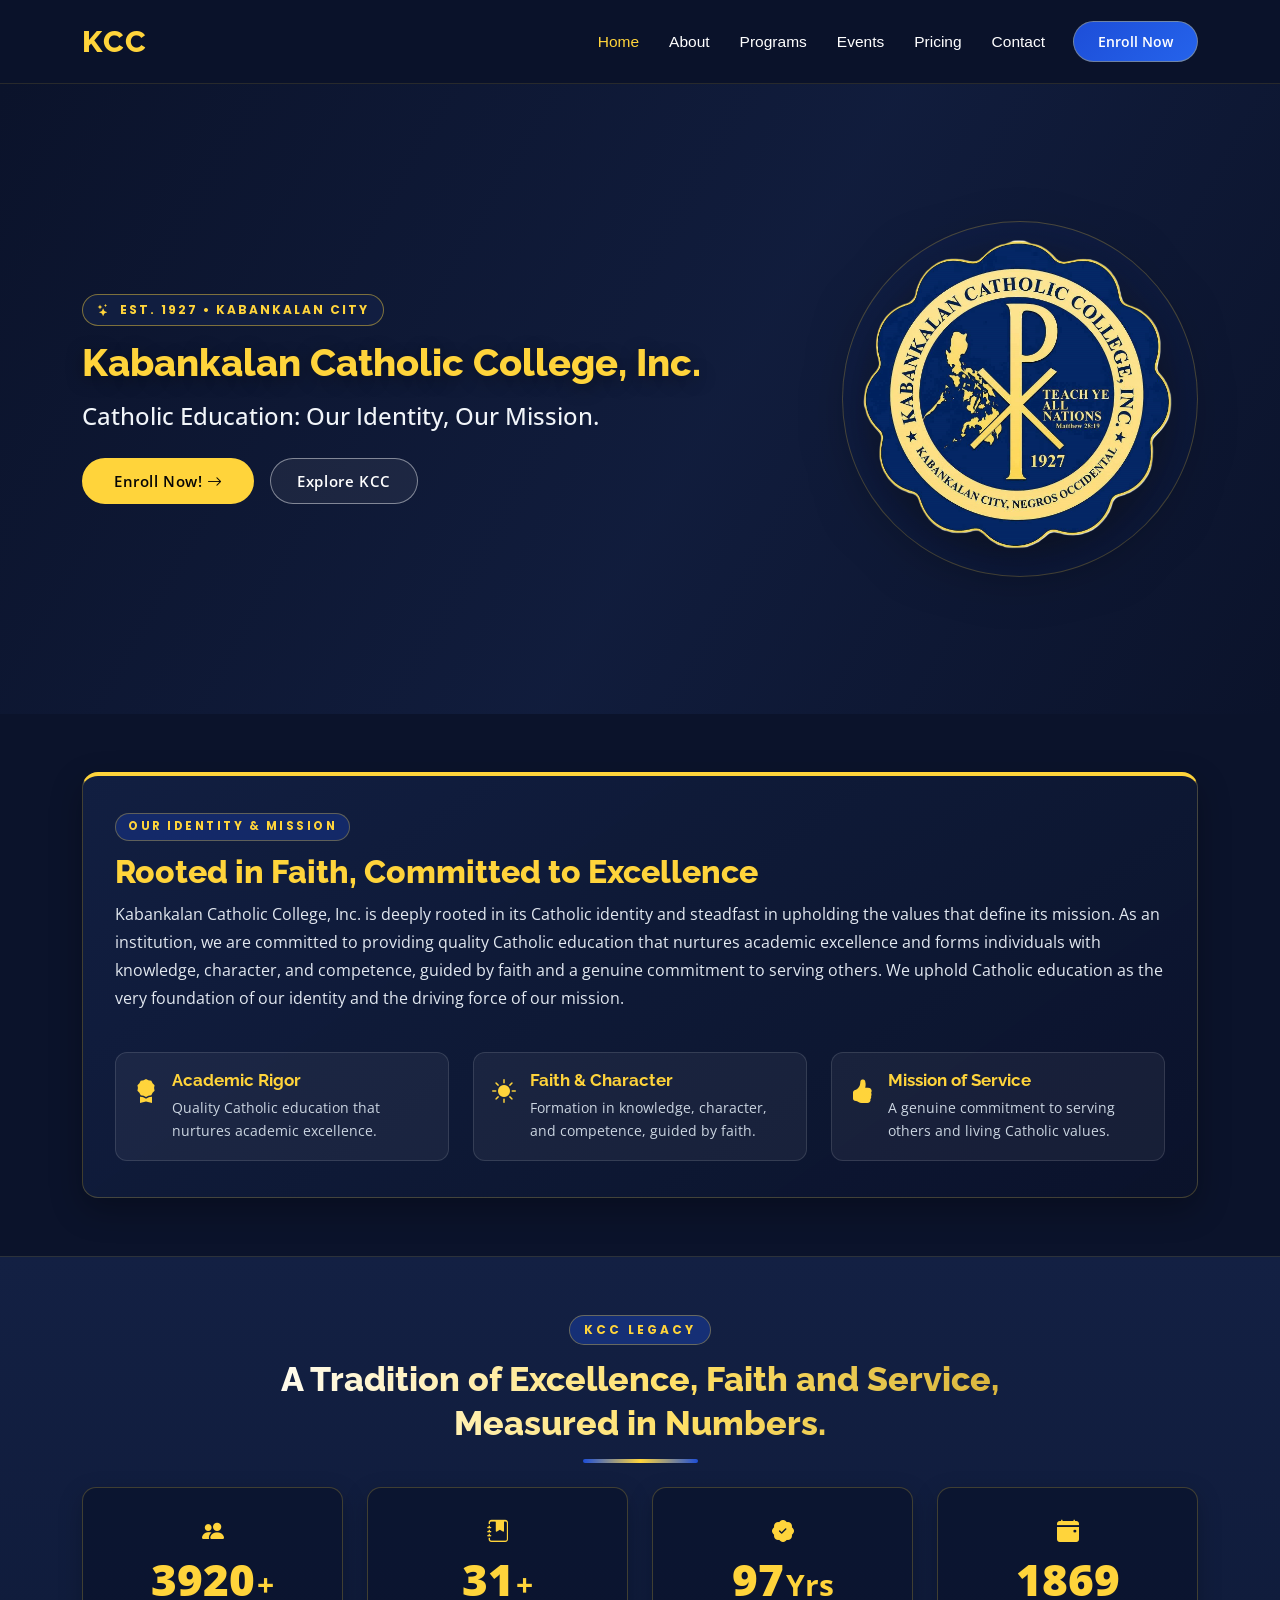
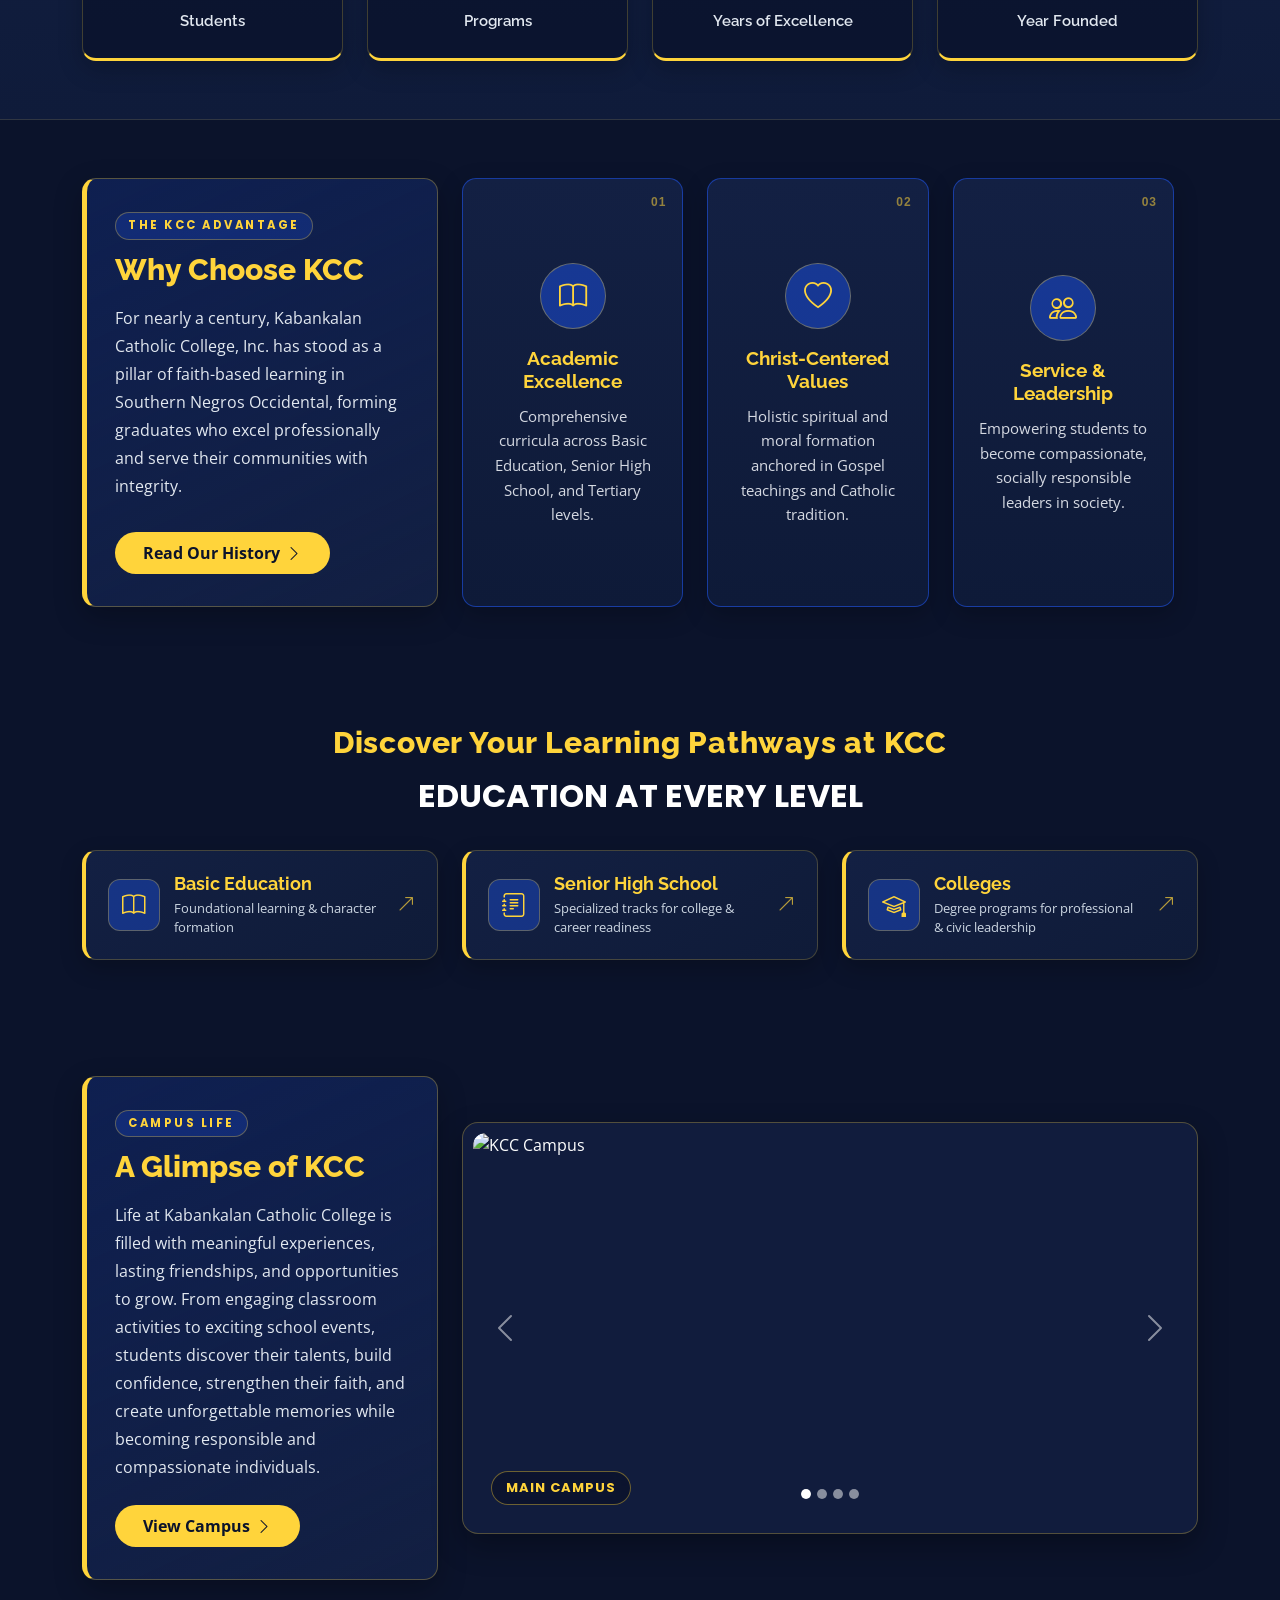
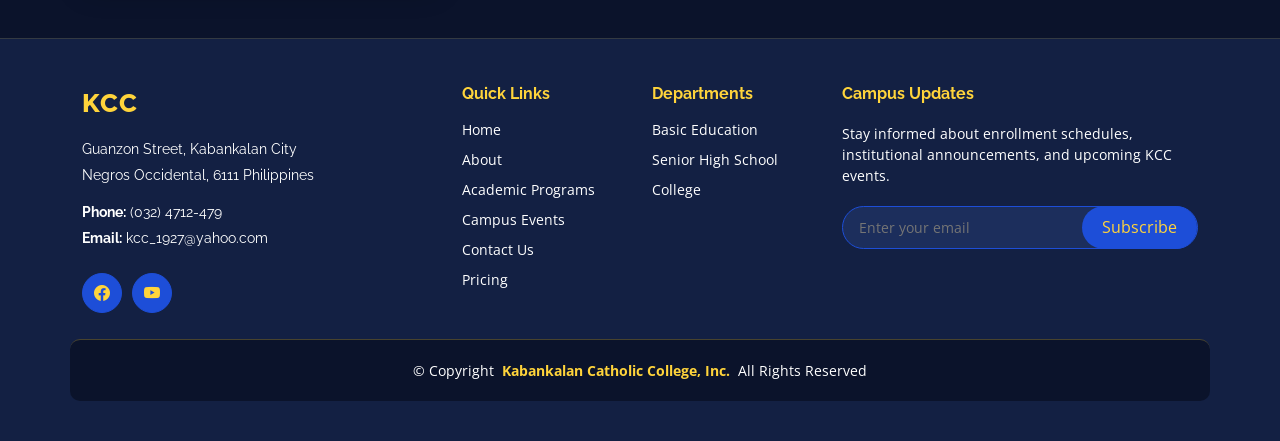
==== commit 1d604779: "change" ====
--- a/index.html
+++ b/index.html
@@ -64,104 +64,75 @@
       <div class="container">
         <div class="row align-items-center gy-4">
           <div class="col-lg-8 text-center text-lg-start">
+            <span class="hero-badge" data-aos="fade-up" data-aos-delay="50">
+              <i class="bi bi-stars me-1"></i> Est. 1927 • Kabankalan City
+            </span>
             <h2 data-aos="fade-up" data-aos-delay="100">Kabankalan Catholic College, Inc.</h2>
-            <p data-aos="fade-up" data-aos-delay="200">Catholic Education: Our Identity, Our Mission.</p>
-            <div class="d-flex justify-content-center justify-content-lg-start mt-3" data-aos="fade-up" data-aos-delay="300">
-              <a href="courses.html" class="btn-get-started">Enroll Now!</a>
+            <p class="hero-tagline" data-aos="fade-up" data-aos-delay="200">Catholic Education: Our Identity, Our Mission.</p>
+            <div class="hero-actions d-flex flex-wrap justify-content-center justify-content-lg-start gap-3 mt-4" data-aos="fade-up" data-aos-delay="300">
+              <a href="courses.html" class="btn-get-started"><span>Enroll Now!</span> <i class="bi bi-arrow-right ms-1"></i></a>
+              <a href="about.html" class="btn-hero-outline">Explore KCC</a>
             </div>
           </div>
           <div class="col-lg-4 text-center" data-aos="zoom-in" data-aos-delay="200">
-            <img src="assets/img/seal.png" class="hero-seal img-fluid" alt="Kabankalan Catholic College Seal">
+            <div class="hero-seal-frame">
+              <img src="assets/img/seal.png" class="hero-seal img-fluid" alt="Kabankalan Catholic College Seal">
+            </div>
           </div>
         </div>
       </div>
 
     </section><!-- /Hero Section -->
 
-    <!-- About & History Section -->
+    <!-- About & Identity Section -->
     <section id="about" class="about section">
 
       <div class="container">
 
-        <div class="row gy-3 align-items-center">
-          <div class="col-lg-12 content" data-aos="fade-up" data-aos-delay="100">
-            <h3>Rooted in Faith, Committed to Excellence</h3>
-            <p class="fst-italic mt-2">
-              Kabankalan Catholic College, Inc. is deeply rooted in its Catholic identity and steadfast in upholding the values that define its mission. As an institution, we are committed to providing quality Catholic education that nurtures academic excellence and forms individuals with knowledge, character, and competence, guided by faith and a genuine commitment to serving others. We uphold Catholic education as the very foundation of our identity and the driving force of our mission.
-            </p>
-            <div class="row mt-3 gy-2">
-              <div class="col-md-4">
-                <ul class="list-unstyled mb-0">
-                  <li><i class="bi bi-check-circle"></i> <span>Quality Catholic education that nurtures academic excellence.</span></li>
-                </ul>
-              </div>
-              <div class="col-md-4">
-                <ul class="list-unstyled mb-0">
-                  <li><i class="bi bi-check-circle"></i> <span>Formation in knowledge, character, and competence, guided by faith.</span></li>
-                </ul>
-              </div>
-              <div class="col-md-4">
-                <ul class="list-unstyled mb-0">
-                  <li><i class="bi bi-check-circle"></i> <span>A genuine commitment to serving others and living Catholic values.</span></li>
-                </ul>
-              </div>
-            </div>
-          </div>
-        </div>
-
-      </div>
-    </section><!-- /About & History Section -->
-
-    <!-- Why Us Section -->
-    <section id="why-us" class="section why-us">
-      <div class="container">
-        <div class="row gy-4">
-
-          <div class="col-lg-4" data-aos="fade-up" data-aos-delay="100">
-            <div class="why-box h-100">
-              <h3>Why Choose KCC</h3>
-              <p>
-                For nearly a century, Kabankalan Catholic College, Inc. has stood as a pillar of faith-based learning in Southern Negros Occidental, forming graduates who excel professionally and serve their communities with integrity.
+        <div class="identity-panel" data-aos="fade-up" data-aos-delay="100">
+          <div class="row gy-4 align-items-center">
+            <div class="col-lg-12 content">
+              <span class="section-eyebrow">OUR IDENTITY &amp; MISSION</span>
+              <h3>Rooted in Faith, Committed to Excellence</h3>
+              <p class="identity-lead mt-2">
+                Kabankalan Catholic College, Inc. is deeply rooted in its Catholic identity and steadfast in upholding the values that define its mission. As an institution, we are committed to providing quality Catholic education that nurtures academic excellence and forms individuals with knowledge, character, and competence, guided by faith and a genuine commitment to serving others. We uphold Catholic education as the very foundation of our identity and the driving force of our mission.
               </p>
-              <div class="text-center">
-                <a href="about.html" class="more-btn"><span>Read Our History</span> <i class="bi bi-chevron-right"></i></a>
-              </div>
-            </div>
-          </div>
-
-          <div class="col-lg-8 d-flex align-items-stretch">
-            <div class="row gy-4 w-100" data-aos="fade-up" data-aos-delay="200">
-
-              <div class="col-md-4">
-                <div class="icon-box d-flex flex-column justify-content-center align-items-center">
-                  <i class="bi bi-book"></i>
-                  <h4>Academic Excellence</h4>
-                  <p>Comprehensive curricula across Basic Education, Senior High School, and Tertiary levels.</p>
-                </div>
-              </div>
-
-              <div class="col-md-4" data-aos="fade-up" data-aos-delay="300">
-                <div class="icon-box d-flex flex-column justify-content-center align-items-center">
-                  <i class="bi bi-heart"></i>
-                  <h4>Christ-Centered Values</h4>
-                  <p>Holistic spiritual and moral formation anchored in Gospel teachings and Catholic tradition.</p>
-                </div>
-              </div>
-
-              <div class="col-md-4" data-aos="fade-up" data-aos-delay="400">
-                <div class="icon-box d-flex flex-column justify-content-center align-items-center">
-                  <i class="bi bi-people"></i>
-                  <h4>Service &amp; Leadership</h4>
-                  <p>Empowering students to become compassionate, socially responsible leaders in society.</p>
-                </div>
-              </div>
-
-            </div>
-          </div>
-
-        </div>
-      </div>
-    </section><!-- /Why Us Section -->
+
+              <div class="row mt-4 gy-3">
+                <div class="col-md-4">
+                  <div class="identity-pillar h-100">
+                    <i class="bi bi-award-fill"></i>
+                    <div>
+                      <h4>Academic Rigor</h4>
+                      <p>Quality Catholic education that nurtures academic excellence.</p>
+                    </div>
+                  </div>
+                </div>
+                <div class="col-md-4">
+                  <div class="identity-pillar h-100">
+                    <i class="bi bi-brightness-high-fill"></i>
+                    <div>
+                      <h4>Faith &amp; Character</h4>
+                      <p>Formation in knowledge, character, and competence, guided by faith.</p>
+                    </div>
+                  </div>
+                </div>
+                <div class="col-md-4">
+                  <div class="identity-pillar h-100">
+                    <i class="bi bi-hand-thumbs-up-fill"></i>
+                    <div>
+                      <h4>Mission of Service</h4>
+                      <p>A genuine commitment to serving others and living Catholic values.</p>
+                    </div>
+                  </div>
+                </div>
+              </div>
+            </div>
+          </div>
+        </div>
+
+      </div>
+    </section><!-- /About & Identity Section -->
 
     <!-- Counts Section -->
     <section id="counts" class="section counts light-background">
@@ -178,6 +149,7 @@
 
           <div class="col-lg-3 col-md-6">
             <div class="stats-item text-center w-100 h-100">
+              <div class="stat-icon"><i class="bi bi-people-fill"></i></div>
               <div class="stat-number">
                 <span data-purecounter-start="0" data-purecounter-end="4000" data-purecounter-duration="1" class="purecounter">4000</span><span class="stat-suffix">+</span>
               </div>
@@ -187,6 +159,7 @@
 
           <div class="col-lg-3 col-md-6">
             <div class="stats-item text-center w-100 h-100">
+              <div class="stat-icon"><i class="bi bi-journal-bookmark-fill"></i></div>
               <div class="stat-number">
                 <span data-purecounter-start="0" data-purecounter-end="32" data-purecounter-duration="1" class="purecounter">32</span><span class="stat-suffix">+</span>
               </div>
@@ -196,6 +169,7 @@
 
           <div class="col-lg-3 col-md-6">
             <div class="stats-item text-center w-100 h-100">
+              <div class="stat-icon"><i class="bi bi-patch-check-fill"></i></div>
               <div class="stat-number">
                 <span data-purecounter-start="0" data-purecounter-end="99" data-purecounter-duration="1" class="purecounter">99</span><span class="stat-suffix"> Yrs</span>
               </div>
@@ -205,6 +179,7 @@
 
           <div class="col-lg-3 col-md-6">
             <div class="stats-item text-center w-100 h-100">
+              <div class="stat-icon"><i class="bi bi-calendar-event-fill"></i></div>
               <div class="stat-number">
                 <span data-purecounter-start="0" data-purecounter-end="1927" data-purecounter-duration="1" data-purecounter-separator="false" class="purecounter">1927</span>
               </div>
@@ -217,6 +192,63 @@
       </div>
 
     </section><!-- /Counts Section -->
+
+    <!-- Why Us Section -->
+    <section id="why-us" class="section why-us">
+      <div class="container">
+        <div class="row gy-4 align-items-stretch">
+
+          <div class="col-lg-4" data-aos="fade-up" data-aos-delay="100">
+            <div class="why-box h-100 d-flex flex-column justify-content-between">
+              <div>
+                <span class="why-label">THE KCC ADVANTAGE</span>
+                <h3>Why Choose KCC</h3>
+                <p>
+                  For nearly a century, Kabankalan Catholic College, Inc. has stood as a pillar of faith-based learning in Southern Negros Occidental, forming graduates who excel professionally and serve their communities with integrity.
+                </p>
+              </div>
+              <div class="text-center text-lg-start pt-2">
+                <a href="about.html#history-roadmap" class="more-btn"><span>Read Our History</span> <i class="bi bi-chevron-right"></i></a>
+              </div>
+            </div>
+          </div>
+
+          <div class="col-lg-8 d-flex align-items-stretch">
+            <div class="row gy-4 w-100" data-aos="fade-up" data-aos-delay="200">
+
+              <div class="col-md-4">
+                <div class="icon-box d-flex flex-column justify-content-center align-items-center">
+                  <span class="pillar-num">01</span>
+                  <i class="bi bi-book"></i>
+                  <h4>Academic Excellence</h4>
+                  <p>Comprehensive curricula across Basic Education, Senior High School, and Tertiary levels.</p>
+                </div>
+              </div>
+
+              <div class="col-md-4">
+                <div class="icon-box d-flex flex-column justify-content-center align-items-center">
+                  <span class="pillar-num">02</span>
+                  <i class="bi bi-heart"></i>
+                  <h4>Christ-Centered Values</h4>
+                  <p>Holistic spiritual and moral formation anchored in Gospel teachings and Catholic tradition.</p>
+                </div>
+              </div>
+
+              <div class="col-md-4">
+                <div class="icon-box d-flex flex-column justify-content-center align-items-center">
+                  <span class="pillar-num">03</span>
+                  <i class="bi bi-people"></i>
+                  <h4>Service &amp; Leadership</h4>
+                  <p>Empowering students to become compassionate, socially responsible leaders in society.</p>
+                </div>
+              </div>
+
+            </div>
+          </div>
+
+        </div>
+      </div>
+    </section><!-- /Why Us Section -->
 
     <!-- Academic Colleges & Departments Section -->
     <section id="features" class="features section">
@@ -228,24 +260,36 @@
       <div class="container">
         <div class="row gy-4 justify-content-center">
 
-          <div class="col-lg-3 col-md-4 col-sm-6" data-aos="fade-up" data-aos-delay="100">
-            <div class="features-item justify-content-center text-center">
-              <i class="bi bi-book"></i>
-              <h3><a href="courses.html" class="stretched-link">Basic Education</a></h3>
-            </div>
-          </div>
-
-          <div class="col-lg-3 col-md-4 col-sm-6" data-aos="fade-up" data-aos-delay="200">
-            <div class="features-item justify-content-center text-center">
-              <i class="bi bi-journal-text"></i>
-              <h3><a href="courses.html" class="stretched-link">Senior High School</a></h3>
-            </div>
-          </div>
-
-          <div class="col-lg-3 col-md-4 col-sm-6" data-aos="fade-up" data-aos-delay="300">
-            <div class="features-item justify-content-center text-center">
-              <i class="bi bi-mortarboard"></i>
-              <h3><a href="courses.html" class="stretched-link">Colleges</a></h3>
+          <div class="col-lg-4 col-md-6" data-aos="fade-up" data-aos-delay="100">
+            <div class="features-item pathway-card">
+              <div class="pathway-icon"><i class="bi bi-book"></i></div>
+              <div class="pathway-info">
+                <h3><a href="courses.html" class="stretched-link">Basic Education</a></h3>
+                <span>Foundational learning &amp; character formation</span>
+              </div>
+              <i class="bi bi-arrow-up-right pathway-arrow"></i>
+            </div>
+          </div>
+
+          <div class="col-lg-4 col-md-6" data-aos="fade-up" data-aos-delay="200">
+            <div class="features-item pathway-card">
+              <div class="pathway-icon"><i class="bi bi-journal-text"></i></div>
+              <div class="pathway-info">
+                <h3><a href="courses.html" class="stretched-link">Senior High School</a></h3>
+                <span>Specialized tracks for college &amp; career readiness</span>
+              </div>
+              <i class="bi bi-arrow-up-right pathway-arrow"></i>
+            </div>
+          </div>
+
+          <div class="col-lg-4 col-md-6" data-aos="fade-up" data-aos-delay="300">
+            <div class="features-item pathway-card">
+              <div class="pathway-icon"><i class="bi bi-mortarboard"></i></div>
+              <div class="pathway-info">
+                <h3><a href="courses.html" class="stretched-link">Colleges</a></h3>
+                <span>Degree programs for professional &amp; civic leadership</span>
+              </div>
+              <i class="bi bi-arrow-up-right pathway-arrow"></i>
             </div>
           </div>
 
@@ -254,7 +298,7 @@
     </section><!-- /Academic Colleges & Departments Section -->
 
     <!-- A Glimpse of KCC Section -->
-    <section id="glimpse-kcc" class="section why-us">
+    <section id="glimpse-kcc" class="section why-us glimpse-section">
       <div class="container">
 
         <div class="row gy-4 align-items-center">
@@ -262,12 +306,13 @@
           <!-- Left Side: Heading and Description -->
           <div class="col-lg-4" data-aos="fade-up">
             <div class="why-box">
+              <span class="why-label">CAMPUS LIFE</span>
               <h3>A Glimpse of KCC</h3>
               <p>
                 Life at Kabankalan Catholic College is filled with meaningful experiences, lasting friendships, and opportunities to grow. From engaging classroom activities to exciting school events, students discover their talents, build confidence, strengthen their faith, and create unforgettable memories while becoming responsible and compassionate individuals.
               </p>
 
-              <div class="text-center">
+              <div class="text-center text-lg-start">
                 <a href="about.html#testimonials" class="more-btn">
                   <span>View Campus</span>
                   <i class="bi bi-chevron-right"></i>
@@ -279,45 +324,59 @@
           <!-- Right Side: Photo Carousel -->
           <div class="col-lg-8" data-aos="fade-up" data-aos-delay="200">
 
-            <div id="kccCarousel" class="carousel slide" data-bs-ride="carousel">
-
-              <div class="carousel-inner rounded">
-
-                <div class="carousel-item active">
-                  <img src="assets/img/kcc1.jpg" class="d-block w-100" alt="KCC Campus">
-                </div>
-
-                <div class="carousel-item">
-                  <img src="assets/img/kcc2.jpg" class="d-block w-100" alt="KCC Students">
-                </div>
-
-                <div class="carousel-item">
-                  <img src="assets/img/kcc3.jpg" class="d-block w-100" alt="KCC Activities">
-                </div>
-
-                <div class="carousel-item">
-                  <img src="assets/img/kcc4.jpg" class="d-block w-100" alt="KCC Community">
-                </div>
-
-              </div>
-
-              <button class="carousel-control-prev" type="button" data-bs-target="#kccCarousel" data-bs-slide="prev">
-                <span class="carousel-control-prev-icon"></span>
-                <span class="visually-hidden">Previous</span>
-              </button>
-
-              <button class="carousel-control-next" type="button" data-bs-target="#kccCarousel" data-bs-slide="next">
-                <span class="carousel-control-next-icon"></span>
-                <span class="visually-hidden">Next</span>
-              </button>
-
-              <div class="carousel-indicators">
-                <button type="button" data-bs-target="#kccCarousel" data-bs-slide-to="0" class="active" aria-current="true"></button>
-                <button type="button" data-bs-target="#kccCarousel" data-bs-slide-to="1"></button>
-                <button type="button" data-bs-target="#kccCarousel" data-bs-slide-to="2"></button>
-                <button type="button" data-bs-target="#kccCarousel" data-bs-slide-to="3"></button>
-              </div>
-
+            <div class="carousel-frame">
+              <div id="kccCarousel" class="carousel slide" data-bs-ride="carousel">
+
+                <div class="carousel-inner rounded">
+
+                  <div class="carousel-item active">
+                    <img src="assets/img/kcc1.jpg" class="d-block w-100" alt="KCC Campus">
+                    <div class="kcc-carousel-caption">
+                      <span>Main Campus</span>
+                    </div>
+                  </div>
+
+                  <div class="carousel-item">
+                    <img src="assets/img/kcc2.jpg" class="d-block w-100" alt="KCC Students">
+                    <div class="kcc-carousel-caption">
+                      <span>Student Life</span>
+                    </div>
+                  </div>
+
+                  <div class="carousel-item">
+                    <img src="assets/img/kcc3.jpg" class="d-block w-100" alt="KCC Activities">
+                    <div class="kcc-carousel-caption">
+                      <span>Campus Activities</span>
+                    </div>
+                  </div>
+
+                  <div class="carousel-item">
+                    <img src="assets/img/kcc4.jpg" class="d-block w-100" alt="KCC Community">
+                    <div class="kcc-carousel-caption">
+                      <span>KCC Community</span>
+                    </div>
+                  </div>
+
+                </div>
+
+                <button class="carousel-control-prev" type="button" data-bs-target="#kccCarousel" data-bs-slide="prev">
+                  <span class="carousel-control-prev-icon"></span>
+                  <span class="visually-hidden">Previous</span>
+                </button>
+
+                <button class="carousel-control-next" type="button" data-bs-target="#kccCarousel" data-bs-slide="next">
+                  <span class="carousel-control-next-icon"></span>
+                  <span class="visually-hidden">Next</span>
+                </button>
+
+                <div class="carousel-indicators">
+                  <button type="button" data-bs-target="#kccCarousel" data-bs-slide-to="0" class="active" aria-current="true"></button>
+                  <button type="button" data-bs-target="#kccCarousel" data-bs-slide-to="1"></button>
+                  <button type="button" data-bs-target="#kccCarousel" data-bs-slide-to="2"></button>
+                  <button type="button" data-bs-target="#kccCarousel" data-bs-slide-to="3"></button>
+                </div>
+
+              </div>
             </div>
 
           </div>
--- a/assets/css/main.css
+++ b/assets/css/main.css
@@ -80,6 +80,22 @@
 h6 {
   color: var(--heading-color);
   font-family: var(--heading-font);
+}
+
+.section-eyebrow,
+.why-label {
+  display: inline-block;
+  font-family: var(--nav-font);
+  font-size: 11.5px;
+  font-weight: 700;
+  letter-spacing: 2.5px;
+  text-transform: uppercase;
+  color: var(--yellow-color);
+  background: rgba(29, 78, 216, 0.28);
+  border: 1px solid rgba(255, 212, 59, 0.32);
+  padding: 4px 12px;
+  border-radius: 50px;
+  margin-bottom: 12px;
 }
 
 /* Email Form Messages */
@@ -215,9 +231,12 @@
 --------------------------------------------------------------*/
 .header {
   color: var(--default-color);
-  background-color: var(--background-color);
-  padding: 15px 0;
-  transition: all 0.5s;
+  background-color: rgba(11, 19, 43, 0.94);
+  backdrop-filter: blur(12px);
+  -webkit-backdrop-filter: blur(12px);
+  border-bottom: 1px solid rgba(255, 212, 59, 0.12);
+  padding: 14px 0;
+  transition: all 0.4s;
   z-index: 997;
 }
 
@@ -231,10 +250,10 @@
 }
 
 .header .logo h1 {
-  font-weight: 700;
+  font-weight: 800;
   font-size: 30px;
   margin: 0;
-  letter-spacing: 1px;
+  letter-spacing: 1.5px;
   text-transform: uppercase;
   color: var(--yellow-color);
 }
@@ -242,18 +261,21 @@
 .header .btn-getstarted,
 .header .btn-getstarted:focus {
   color: var(--contrast-color);
-  background: var(--accent-color);
+  background: linear-gradient(135deg, var(--accent-color), #2563eb);
   font-size: 14px;
-  padding: 8px 25px;
-  margin: 0 0 0 30px;
+  font-weight: 600;
+  padding: 9px 24px;
+  margin: 0 0 0 28px;
   border-radius: 50px;
+  border: 1px solid rgba(255, 212, 59, 0.35);
   transition: 0.3s;
 }
 
 .header .btn-getstarted:hover,
 .header .btn-getstarted:focus:hover {
-  color: var(--yellow-color);
-  background: color-mix(in srgb, var(--accent-color), black 15%);
+  color: var(--background-color);
+  background: var(--yellow-color);
+  border-color: var(--yellow-color);
 }
 
 @media (max-width: 1200px) {
@@ -273,7 +295,7 @@
 }
 
 .scrolled .header {
-  box-shadow: 0px 0 18px rgba(0, 0, 0, 0.25);
+  box-shadow: 0px 4px 20px rgba(0, 0, 0, 0.35);
 }
 
 /*--------------------------------------------------------------
@@ -299,10 +321,10 @@
   .navmenu a,
   .navmenu a:focus {
     color: var(--nav-color);
-    padding: 18px 15px;
-    font-size: 16px;
+    padding: 16px 15px;
+    font-size: 15.5px;
     font-family: var(--nav-font);
-    font-weight: 400;
+    font-weight: 500;
     display: flex;
     align-items: center;
     justify-content: space-between;
@@ -520,10 +542,11 @@
   font-size: 14px;
   padding-bottom: 40px;
   position: relative;
+  border-top: 1px solid rgba(255, 212, 59, 0.14);
 }
 
 .footer .footer-top {
-  padding-top: 40px;
+  padding-top: 45px;
 }
 
 .footer .footer-about .logo {
@@ -537,7 +560,7 @@
 
 .footer .footer-about .logo span {
   font-size: 26px;
-  font-weight: 700;
+  font-weight: 800;
   letter-spacing: 1px;
   font-family: var(--heading-font);
   color: var(--yellow-color);
@@ -679,12 +702,6 @@
 }
 
 .footer .copyright .sitename {
-  color: var(--yellow-color);
-}
-
-.footer .credits {
-  margin-top: 6px;
-  font-size: 13px;
   color: var(--yellow-color);
 }
 
@@ -823,7 +840,7 @@
 .section {
   color: var(--default-color);
   background-color: var(--background-color);
-  padding: 55px 0;
+  padding: 58px 0;
   margin-bottom: 0;
   scroll-margin-top: 80px;
   overflow: clip;
@@ -832,7 +849,7 @@
 @media (max-width: 1199px) {
   section,
   .section {
-    padding: 42px 0;
+    padding: 44px 0;
     margin-bottom: 0;
     scroll-margin-top: 66px;
   }
@@ -842,7 +859,7 @@
 # Global Section Titles (No Thin Side Lines)
 --------------------------------------------------------------*/
 .section-title {
-  padding-bottom: 28px;
+  padding-bottom: 30px;
   position: relative;
 }
 
@@ -864,21 +881,19 @@
   content: none !important;
 }
 
-/* Larger Pathway Heading ("Discover Your Learning Pathways at KCC") */
 .section-title h2.pathway-heading {
   font-size: clamp(22px, 2.5vw, 30px);
   font-weight: 800;
-  letter-spacing: 1px;
+  letter-spacing: 0.8px;
   text-transform: none;
   color: var(--yellow-color);
   margin-bottom: 10px;
 }
 
-/* Larger Glimpse Heading ("A Glimpse of KCC, Inc.") */
 .section-title h2.glimpse-heading {
   font-size: clamp(24px, 2.8vw, 34px);
   font-weight: 800;
-  letter-spacing: 1px;
+  letter-spacing: 0.8px;
   text-transform: none;
   color: var(--yellow-color);
   margin-bottom: 10px;
@@ -887,7 +902,7 @@
 .section-title p {
   color: var(--default-color);
   margin: 0;
-  font-size: 32px;
+  font-size: clamp(24px, 2.6vw, 32px);
   font-weight: 700;
   font-family: var(--nav-font);
   text-transform: uppercase;
@@ -898,14 +913,15 @@
 --------------------------------------------------------------*/
 .hero {
   width: 100%;
-  min-height: 68vh;
-  position: relative;
-  padding: 55px 0;
+  min-height: 70vh;
+  position: relative;
+  padding: 64px 0;
   margin-bottom: 0;
   display: flex;
   align-items: center;
   justify-content: center;
   color: var(--default-color);
+  background: radial-gradient(circle at 80% 30%, rgba(29, 78, 216, 0.28), rgba(11, 19, 43, 0.92) 70%);
 }
 
 .hero.dark-background {
@@ -919,12 +935,13 @@
   width: 100%;
   height: 100%;
   object-fit: cover;
+  opacity: 0.45;
   z-index: 1;
 }
 
 .hero:before {
   content: "";
-  background: transparent;
+  background: linear-gradient(120deg, rgba(11, 19, 43, 0.92) 0%, rgba(19, 32, 67, 0.72) 55%, rgba(11, 19, 43, 0.88) 100%);
   position: absolute;
   inset: 0;
   z-index: 2;
@@ -935,13 +952,36 @@
   z-index: 3;
 }
 
+.hero-badge {
+  display: inline-block;
+  font-family: var(--nav-font);
+  font-size: 12px;
+  font-weight: 700;
+  letter-spacing: 2px;
+  text-transform: uppercase;
+  color: var(--yellow-color);
+  background: rgba(19, 32, 67, 0.85);
+  border: 1px solid rgba(255, 212, 59, 0.45);
+  padding: 6px 14px;
+  border-radius: 50px;
+  margin-bottom: 14px;
+}
+
+.hero-seal-frame {
+  display: inline-block;
+  padding: 18px;
+  border-radius: 50%;
+  background: radial-gradient(circle, rgba(255, 212, 59, 0.16) 0%, rgba(29, 78, 216, 0.08) 65%, transparent 100%);
+  border: 1px solid rgba(255, 212, 59, 0.25);
+}
+
 .hero .hero-seal {
   position: relative;
   z-index: 3;
-  max-width: 360px;
+  max-width: 330px;
   width: 100%;
   height: auto;
-  filter: drop-shadow(0 12px 28px rgba(0, 0, 0, 0.5));
+  filter: drop-shadow(0 14px 30px rgba(0, 0, 0, 0.55));
   transition: transform 0.35s ease;
 }
 
@@ -951,141 +991,159 @@
 
 .hero h2 {
   margin: 0;
-  font-size: clamp(24px, 2.7vw, 38px);
-  font-weight: 700;
-  line-height: 1.2;
-  white-space: nowrap;
-  color: var(--yellow-color);
-}
-
-.hero p {
-  color: var(--default-color);
-  margin: 10px 0 0 0;
-  font-size: 22px;
+  font-size: clamp(26px, 3vw, 42px);
+  font-weight: 800;
+  line-height: 1.18;
+  color: var(--yellow-color);
+  text-shadow: 0 4px 18px rgba(0, 0, 0, 0.4);
+}
+
+.hero p.hero-tagline {
+  color: #f1f5f9;
+  margin: 12px 0 0 0;
+  font-size: clamp(18px, 2vw, 24px);
+  font-weight: 500;
 }
 
 .hero .btn-get-started {
-  font-weight: 500;
+  font-weight: 600;
   font-size: 15px;
-  letter-spacing: 1px;
-  display: inline-block;
-  padding: 8px 35px 10px 35px;
+  letter-spacing: 0.6px;
+  display: inline-flex;
+  align-items: center;
+  padding: 10px 30px;
   border-radius: 50px;
-  transition: 0.4s;
-  margin-top: 12px;
+  transition: 0.35s;
   border: 2px solid var(--yellow-color);
-  color: var(--yellow-color);
+  color: var(--background-color);
+  background: var(--yellow-color);
+}
+
+.hero .btn-get-started:hover {
   background: var(--accent-color);
-}
-
-.hero .btn-get-started:hover {
-  background: var(--yellow-color);
-  color: var(--background-color);
-  border: 2px solid var(--yellow-color);
+  color: var(--yellow-color);
+  border-color: var(--yellow-color);
+  transform: translateY(-2px);
+}
+
+.btn-hero-outline {
+  font-weight: 600;
+  font-size: 15px;
+  letter-spacing: 0.6px;
+  display: inline-flex;
+  align-items: center;
+  padding: 10px 26px;
+  border-radius: 50px;
+  transition: 0.35s;
+  border: 1.5px solid rgba(255, 255, 255, 0.45);
+  color: #ffffff;
+  background: rgba(255, 255, 255, 0.06);
+}
+
+.btn-hero-outline:hover {
+  border-color: var(--yellow-color);
+  color: var(--yellow-color);
+  background: rgba(255, 212, 59, 0.1);
+  transform: translateY(-2px);
 }
 
 @media (max-width: 991px) {
-  .hero h2 {
-    font-size: clamp(22px, 4vw, 32px);
-    white-space: normal;
-  }
-
   .hero .hero-seal {
-    max-width: 280px;
+    max-width: 260px;
   }
 }
 
 @media (max-width: 768px) {
   .hero {
     min-height: auto;
-    padding: 40px 0;
-  }
-
-  .hero h2 {
-    font-size: 26px;
-    white-space: normal;
-  }
-
-  .hero p {
-    font-size: 18px;
+    padding: 46px 0;
+  }
+
+  .hero-seal-frame {
+    padding: 12px;
   }
 
   .hero .hero-seal {
-    max-width: 230px;
+    max-width: 215px;
   }
 }
 
 /*--------------------------------------------------------------
-# About Section
+# About & Identity Section (Home)
 --------------------------------------------------------------*/
+.identity-panel {
+  background: linear-gradient(145deg, rgba(19, 32, 67, 0.92), rgba(11, 19, 43, 0.96));
+  border: 1px solid rgba(255, 212, 59, 0.22);
+  border-top: 4px solid var(--yellow-color);
+  border-radius: 16px;
+  padding: 36px 32px;
+  box-shadow: 0 12px 32px rgba(0, 0, 0, 0.28);
+}
+
 .about .content h3 {
-  font-size: 2rem;
+  font-size: clamp(24px, 2.5vw, 32px);
+  font-weight: 800;
+  color: var(--yellow-color);
+  margin-bottom: 10px;
+}
+
+.identity-lead {
+  color: #e2e8f0;
+  font-size: 15.5px;
+  line-height: 1.8;
+}
+
+.identity-pillar {
+  display: flex;
+  align-items: flex-start;
+  gap: 14px;
+  background: rgba(255, 255, 255, 0.05);
+  border: 1px solid rgba(255, 255, 255, 0.12);
+  border-radius: 12px;
+  padding: 18px;
+  transition: transform 0.3s ease, border-color 0.3s ease, background 0.3s ease;
+}
+
+.identity-pillar:hover {
+  transform: translateY(-4px);
+  background: rgba(29, 78, 216, 0.16);
+  border-color: rgba(255, 212, 59, 0.45);
+}
+
+.identity-pillar i {
+  font-size: 24px;
+  color: var(--yellow-color);
+  flex-shrink: 0;
+  margin-top: 2px;
+}
+
+.identity-pillar h4 {
+  font-size: 16.5px;
   font-weight: 700;
   color: var(--yellow-color);
-}
-
-.about .content ul {
-  list-style: none;
-  padding: 0;
-}
-
-.about .content ul li {
-  padding-bottom: 8px;
-  color: var(--default-color);
-}
-
-.about .content ul i {
-  font-size: 1.25rem;
-  margin-right: 4px;
-  color: var(--yellow-color);
-}
-
-.about .content p:last-child {
-  margin-bottom: 0;
-}
-
-.about .content .read-more {
-  background: var(--accent-color);
-  color: var(--yellow-color);
-  font-family: var(--heading-font);
-  font-weight: 500;
-  font-size: 15px;
-  letter-spacing: 1px;
-  padding: 10px 24px 12px 24px;
-  border-radius: 50px;
-  transition: 0.3s;
-  display: inline-flex;
-  align-items: center;
-  justify-content: center;
-}
-
-.about .content .read-more i {
-  font-size: 18px;
-  margin-left: 5px;
-  line-height: 0;
-  transition: 0.3s;
-}
-
-.about .content .read-more:hover {
-  background: var(--yellow-color);
-  color: var(--background-color);
-  padding-right: 19px;
-}
-
-.about .content .read-more:hover i {
-  margin-left: 10px;
+  margin: 0 0 6px 0;
+}
+
+.identity-pillar p {
+  font-size: 14px;
+  line-height: 1.6;
+  color: #cbd5e1;
+  margin: 0;
 }
 
 /*--------------------------------------------------------------
 # Counts Section & Styled Legacy Heading
 --------------------------------------------------------------*/
 .counts {
-  padding: 55px 0;
+  padding: 58px 0;
+  background: linear-gradient(180deg, #132043 0%, #0f1b3a 100%);
+  border-top: 1px solid rgba(255, 212, 59, 0.12);
+  border-bottom: 1px solid rgba(255, 212, 59, 0.12);
 }
 
 .counts-heading {
   max-width: 820px;
-  margin: 0 auto 28px;
+  margin: 0 auto 30px;
 }
 
 .counts-kicker {
@@ -1115,7 +1173,7 @@
 }
 
 .counts-divider {
-  width: 110px;
+  width: 115px;
   height: 4px;
   margin: 0 auto;
   border-radius: 999px;
@@ -1125,15 +1183,24 @@
 .counts .stats-item {
   padding: 26px 22px;
   width: 100%;
-  background-color: var(--surface-color);
-  border-radius: 12px;
-  border: 1px solid rgba(255, 212, 59, 0.16);
-  transition: transform 0.3s ease, border-color 0.3s ease;
+  background: rgba(11, 19, 43, 0.72);
+  border-radius: 14px;
+  border: 1px solid rgba(255, 212, 59, 0.22);
+  border-bottom: 3px solid var(--yellow-color);
+  box-shadow: 0 8px 24px rgba(0, 0, 0, 0.22);
+  transition: transform 0.3s ease, border-color 0.3s ease, background 0.3s ease;
 }
 
 .counts .stats-item:hover {
-  transform: translateY(-4px);
+  transform: translateY(-5px);
+  background: rgba(11, 19, 43, 0.95);
   border-color: var(--yellow-color);
+}
+
+.counts .stats-item .stat-icon {
+  font-size: 22px;
+  color: var(--yellow-color);
+  margin-bottom: 8px;
 }
 
 .counts .stats-item .stat-number {
@@ -1148,18 +1215,18 @@
   font-size: 44px;
   display: inline-block;
   color: var(--yellow-color);
+  font-weight: 800;
+  line-height: 1.1;
+}
+
+.counts .stats-item .stat-suffix {
+  font-size: 30px;
   font-weight: 700;
-  line-height: 1.1;
-}
-
-.counts .stats-item .stat-suffix {
-  font-size: 32px;
-  font-weight: 700;
   color: var(--yellow-color);
 }
 
 .counts .stats-item p {
-  color: var(--default-color);
+  color: #e2e8f0;
   padding: 0;
   margin: 0;
   font-family: var(--heading-font);
@@ -1172,83 +1239,100 @@
 --------------------------------------------------------------*/
 .why-us .why-box {
   color: var(--default-color);
-  background: var(--kcc-navy);
-  border: 1px solid var(--accent-color);
-  border-radius: 12px;
-  padding: 30px;
+  background: linear-gradient(155deg, rgba(29, 78, 216, 0.22), rgba(19, 32, 67, 0.95));
+  border: 1px solid rgba(255, 212, 59, 0.3);
+  border-left: 5px solid var(--yellow-color);
+  border-radius: 14px;
+  padding: 32px 28px;
+  box-shadow: 0 10px 28px rgba(0, 0, 0, 0.25);
 }
 
 .why-us .why-box h3 {
   color: var(--yellow-color);
-  font-weight: 700;
-  font-size: 32px;
-  margin-bottom: 18px;
+  font-weight: 800;
+  font-size: 30px;
+  margin-bottom: 16px;
 }
 
 .why-us .why-box p {
   margin-bottom: 24px;
-  color: var(--default-color);
+  color: #e2e8f0;
+  line-height: 1.75;
 }
 
 .why-us .why-box .more-btn {
-  display: inline-block;
+  display: inline-flex;
+  align-items: center;
+  gap: 6px;
   background: var(--yellow-color);
-  padding: 8px 34px 10px 34px;
+  padding: 9px 28px;
   color: var(--background-color);
-  font-weight: 600;
+  font-weight: 700;
   transition: all ease-in-out 0.35s;
   border-radius: 50px;
 }
 
-.why-us .why-box .more-btn i {
-  font-size: 14px;
-}
-
 .why-us .why-box .more-btn:hover {
   color: var(--yellow-color);
-  background: var(--background-color);
+  background: var(--accent-color);
+  transform: translateY(-2px);
 }
 
 .why-us .icon-box {
-  background-color: var(--surface-color);
+  position: relative;
+  background: linear-gradient(180deg, var(--surface-color), #0e1a38);
   text-align: center;
-  padding: 32px 24px;
+  padding: 34px 24px 28px;
   width: 100%;
   height: 100%;
-  border-radius: 12px;
-  border: 1px solid var(--accent-color);
+  border-radius: 14px;
+  border: 1px solid rgba(29, 78, 216, 0.65);
+  box-shadow: 0 8px 24px rgba(0, 0, 0, 0.22);
   transition: transform 0.3s ease, border-color 0.3s ease;
 }
 
+.why-us .icon-box .pillar-num {
+  position: absolute;
+  top: 14px;
+  right: 16px;
+  font-family: var(--nav-font);
+  font-size: 12px;
+  font-weight: 800;
+  color: rgba(255, 212, 59, 0.55);
+  letter-spacing: 1px;
+}
+
 .why-us .icon-box:hover {
-  transform: translateY(-4px);
+  transform: translateY(-5px);
   border-color: var(--yellow-color);
 }
 
 .why-us .icon-box i {
   color: var(--yellow-color);
-  font-size: 30px;
-  margin-bottom: 20px;
-  background: var(--accent-color);
+  font-size: 28px;
+  margin-bottom: 18px;
+  background: rgba(29, 78, 216, 0.55);
+  border: 1px solid rgba(255, 212, 59, 0.35);
   border-radius: 50%;
   display: flex;
   align-items: center;
   justify-content: center;
-  width: 68px;
-  height: 68px;
+  width: 66px;
+  height: 66px;
   transition: 0.3s;
 }
 
 .why-us .icon-box h4 {
-  font-size: 20px;
+  font-size: 19px;
   font-weight: 700;
-  margin: 0 0 14px 0;
+  margin: 0 0 12px 0;
   color: var(--yellow-color);
 }
 
 .why-us .icon-box p {
-  font-size: 15px;
-  color: var(--default-color);
+  font-size: 14.5px;
+  line-height: 1.7;
+  color: #d5d9e2;
   margin-bottom: 0;
 }
 
@@ -1502,49 +1586,82 @@
 # Features / Academic Pathways Section
 --------------------------------------------------------------*/
 .features {
-  padding: 55px 0;
-}
-
-.features .features-item {
-  background-color: var(--surface-color);
+  padding: 58px 0;
+}
+
+.features .features-item.pathway-card {
+  background: linear-gradient(145deg, var(--surface-color), #0f1b38);
   display: flex;
   align-items: center;
-  padding: 22px 20px;
+  justify-content: space-between;
+  gap: 14px;
+  padding: 22px;
   height: 100%;
-  border-radius: 10px;
+  border-radius: 14px;
   transition: 0.3s;
-  border: 1px solid color-mix(in srgb, var(--accent-color), transparent 35%);
-  position: relative;
-}
-
-.features .features-item i {
-  font-size: 30px;
-  padding-right: 12px;
+  border: 1px solid rgba(255, 212, 59, 0.22);
+  border-left: 4px solid var(--yellow-color);
+  position: relative;
+  box-shadow: 0 8px 22px rgba(0, 0, 0, 0.22);
+}
+
+.pathway-icon {
+  width: 52px;
+  height: 52px;
+  border-radius: 12px;
+  background: rgba(29, 78, 216, 0.45);
+  border: 1px solid rgba(255, 212, 59, 0.3);
+  display: flex;
+  align-items: center;
+  justify-content: center;
+  flex-shrink: 0;
+}
+
+.pathway-icon i {
+  font-size: 24px;
   line-height: 0;
   color: var(--yellow-color);
 }
 
-.features .features-item h3 {
+.pathway-info {
+  flex: 1;
+}
+
+.features .pathway-card h3 {
   font-weight: 700;
-  margin: 0;
+  margin: 0 0 4px 0;
   padding: 0;
   line-height: 1.25;
-  font-size: 17px;
-}
-
-.features .features-item h3 a {
-  color: var(--default-color);
+  font-size: 18px;
+}
+
+.features .pathway-card h3 a {
+  color: var(--yellow-color);
   transition: 0.3s;
 }
 
-.features .features-item:hover {
+.pathway-info span {
+  display: block;
+  font-size: 13px;
+  color: #cbd5e1;
+  line-height: 1.45;
+}
+
+.pathway-arrow {
+  font-size: 18px;
+  color: rgba(255, 212, 59, 0.7);
+  transition: transform 0.3s ease, color 0.3s ease;
+}
+
+.features .features-item.pathway-card:hover {
   border-color: var(--yellow-color);
-  background-color: var(--accent-color);
+  background: linear-gradient(145deg, var(--accent-color), #172554);
   transform: translateY(-4px);
 }
 
-.features .features-item:hover h3 a {
-  color: var(--yellow-color);
+.features .features-item.pathway-card:hover .pathway-arrow {
+  color: var(--yellow-color);
+  transform: translate(3px, -3px);
 }
 
 /*--------------------------------------------------------------
@@ -2121,26 +2238,52 @@
 }
 
 /* A Glimpse of KCC Bootstrap Carousel */
+.carousel-frame {
+  background: rgba(19, 32, 67, 0.8);
+  border: 1px solid rgba(255, 212, 59, 0.28);
+  border-radius: 16px;
+  padding: 10px;
+  box-shadow: 0 12px 30px rgba(0, 0, 0, 0.3);
+}
+
 #kccCarousel {
   width: 100%;
   overflow: hidden;
   border-radius: 12px;
+  position: relative;
 }
 
 #kccCarousel .carousel-item img {
   width: 100%;
-  height: 380px;
+  height: 390px;
   object-fit: cover;
   border-radius: 12px;
 }
 
+.kcc-carousel-caption {
+  position: absolute;
+  left: 18px;
+  bottom: 18px;
+  background: rgba(11, 19, 43, 0.82);
+  backdrop-filter: blur(8px);
+  border: 1px solid rgba(255, 212, 59, 0.4);
+  color: var(--yellow-color);
+  font-family: var(--nav-font);
+  font-size: 13px;
+  font-weight: 700;
+  letter-spacing: 1px;
+  text-transform: uppercase;
+  padding: 6px 14px;
+  border-radius: 50px;
+}
+
 #kccCarousel .carousel-control-prev,
 #kccCarousel .carousel-control-next {
-  width: 10%;
+  width: 9%;
 }
 
 #kccCarousel .carousel-indicators {
-  margin-bottom: 15px;
+  margin-bottom: 14px;
 }
 
 #kccCarousel .carousel-indicators button {
@@ -2150,8 +2293,12 @@
 }
 
 @media (max-width: 768px) {
+  .identity-panel {
+    padding: 24px 20px;
+  }
+
   #kccCarousel .carousel-item img {
-    height: 240px;
+    height: 245px;
   }
 
   .place-card .place-img {
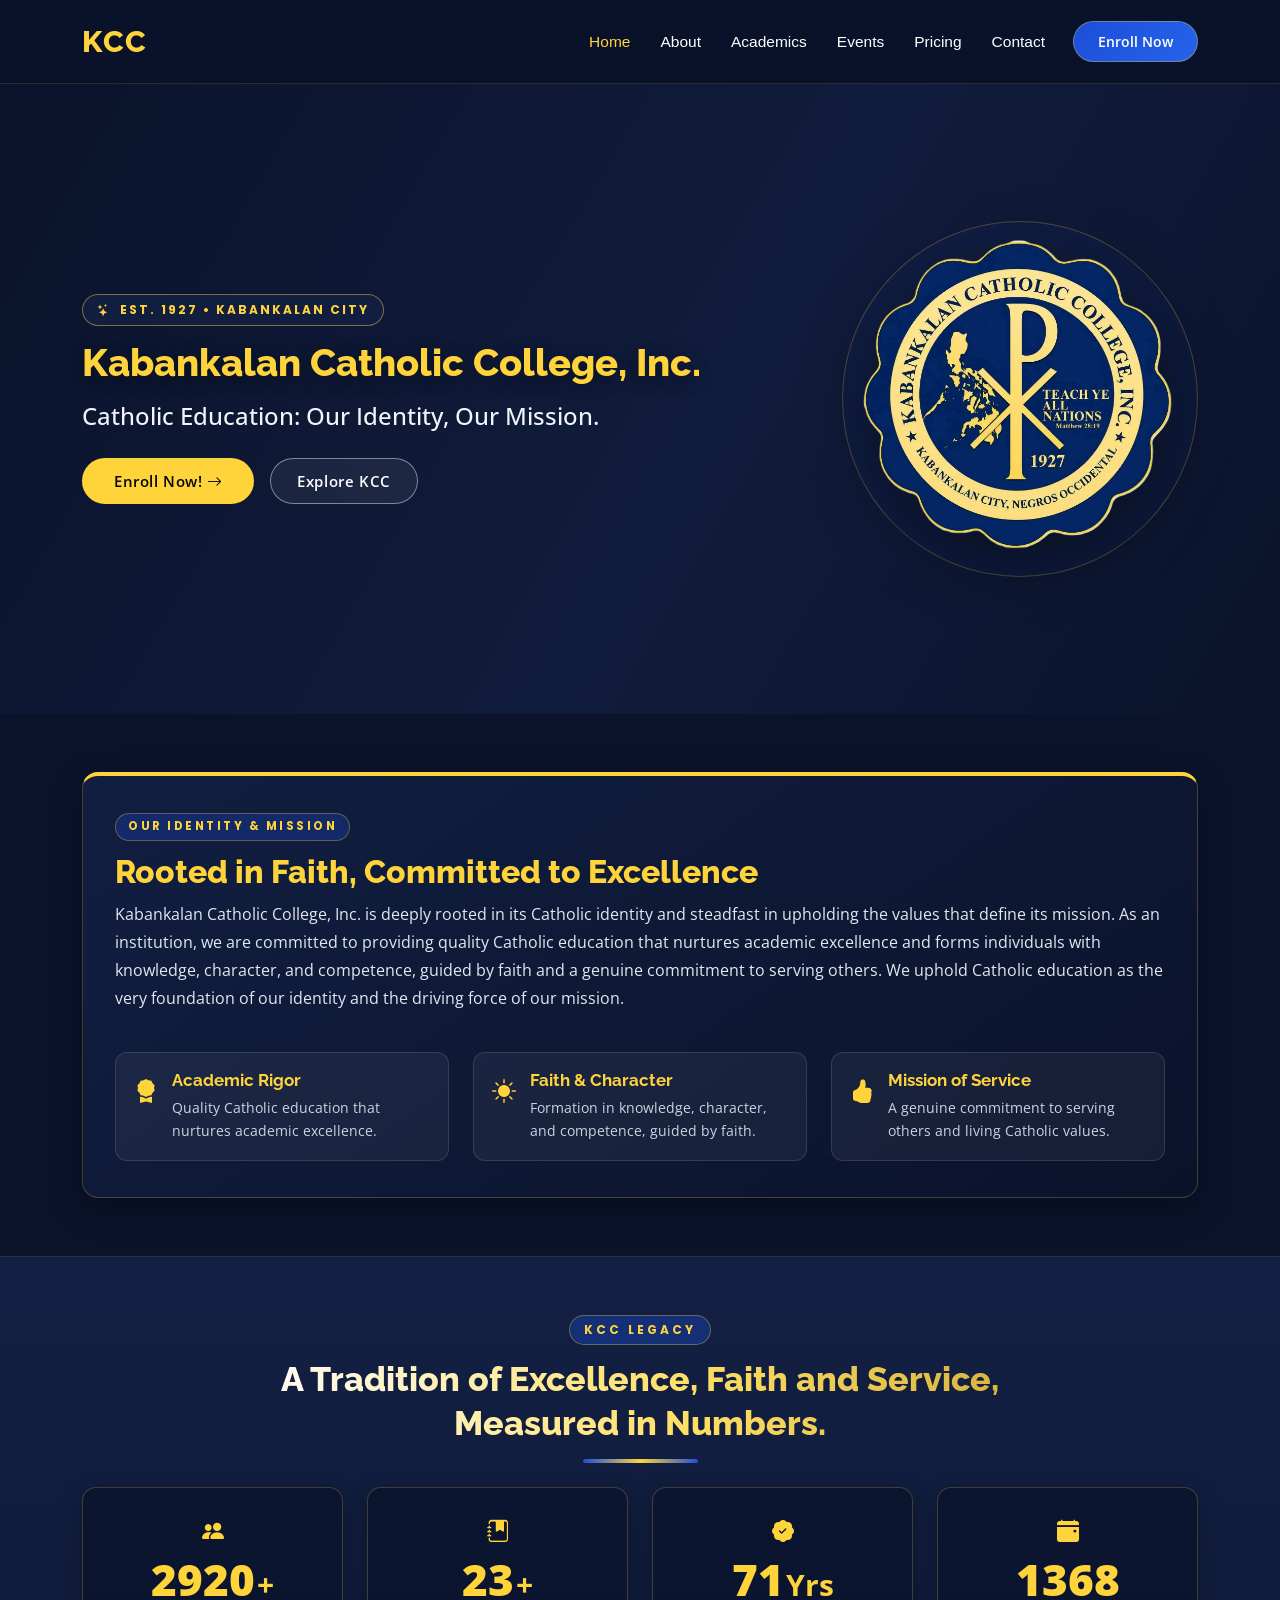
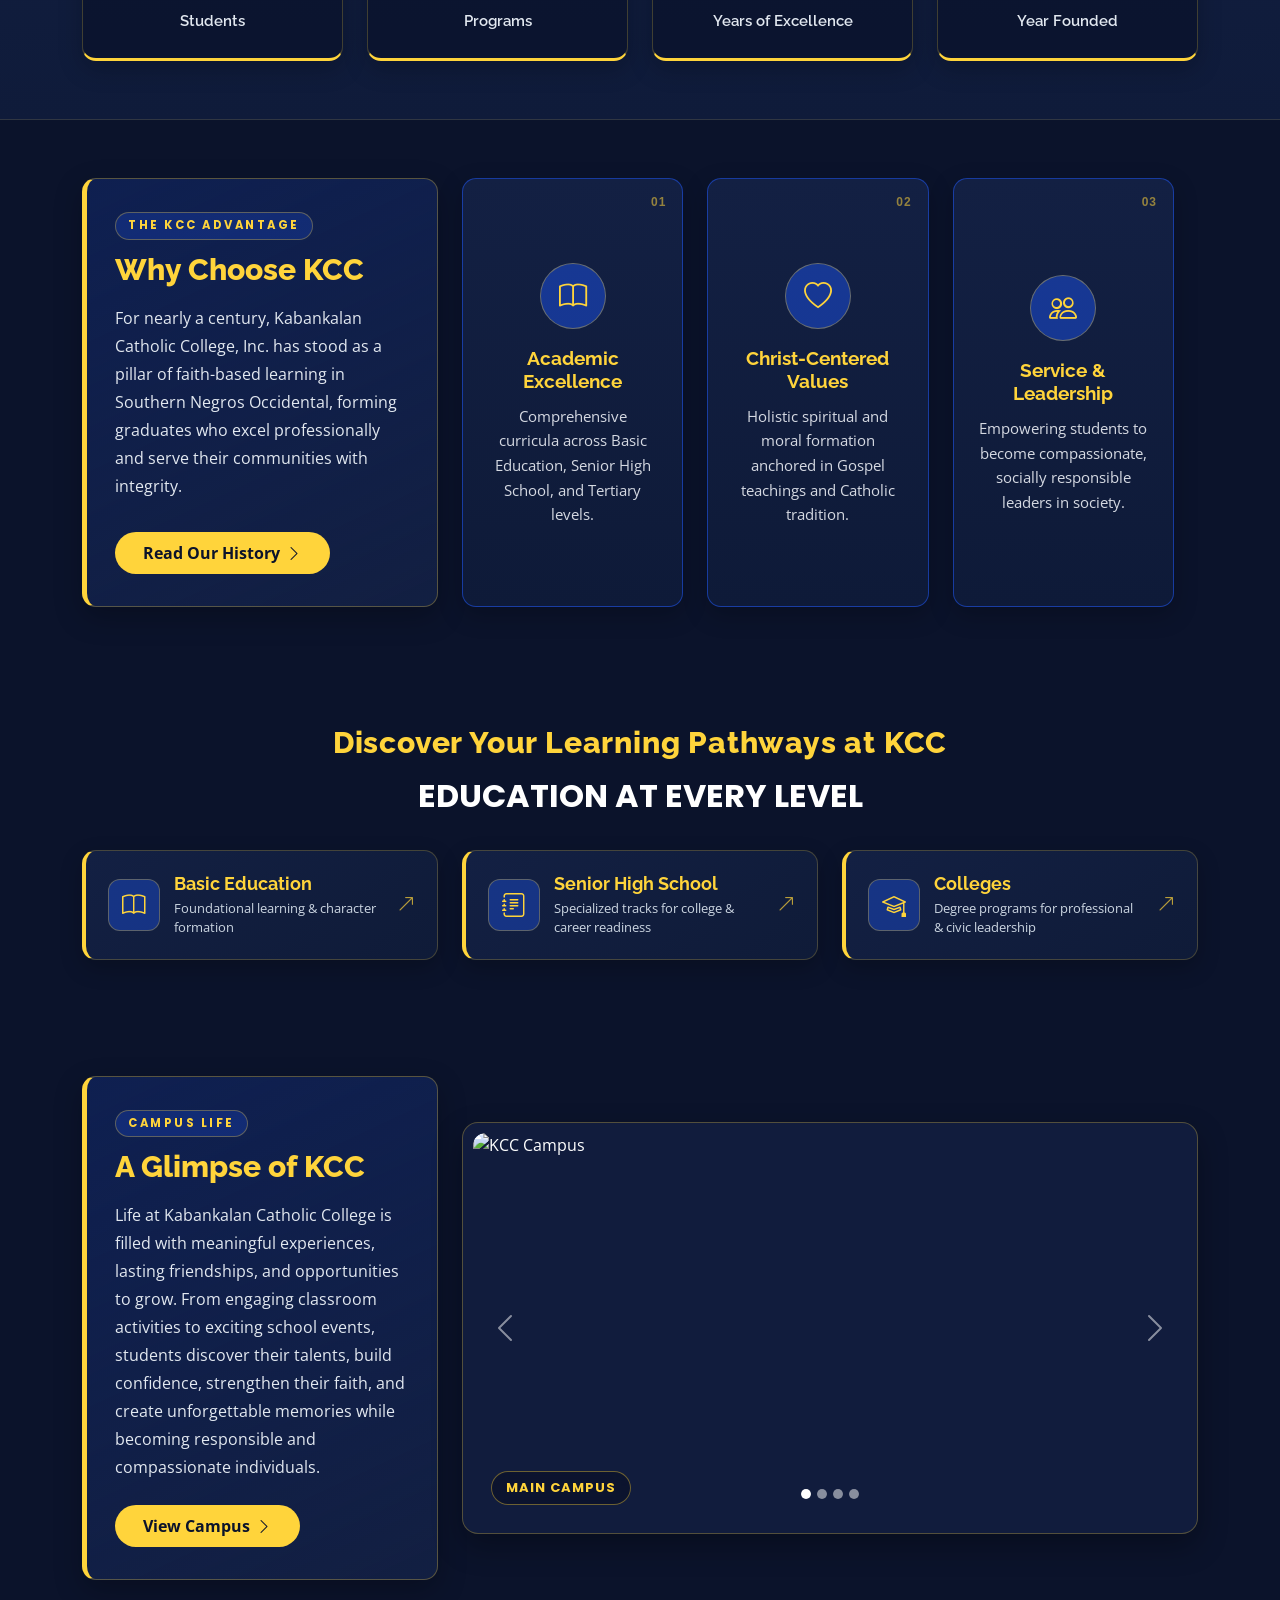
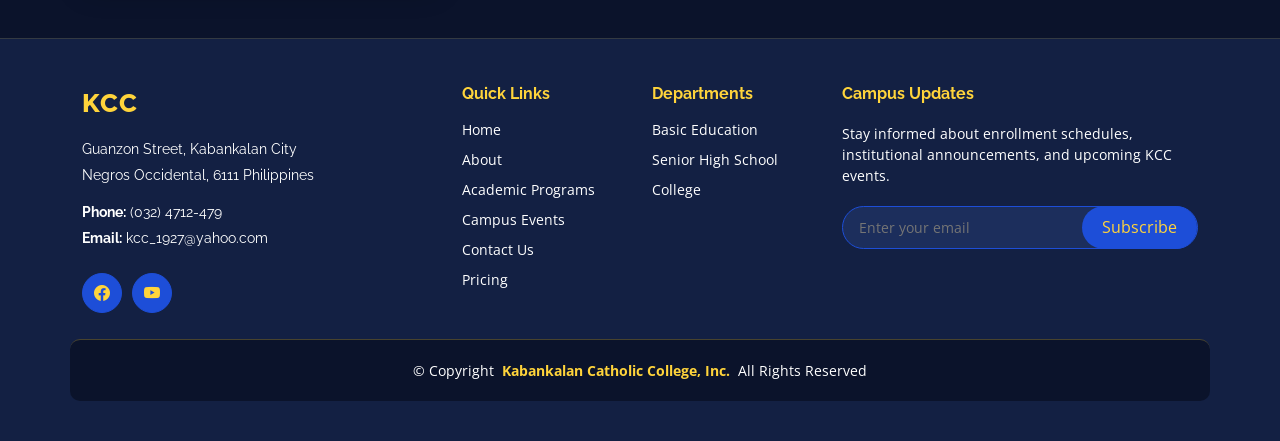
==== commit 41d6d4c3: "change" ====
--- a/index.html
+++ b/index.html
@@ -41,7 +41,7 @@
         <ul>
           <li><a href="index.html" class="active">Home</a></li>
           <li><a href="about.html">About</a></li>
-          <li><a href="courses.html">Programs</a></li>
+          <li><a href="academics.html">Academics</a></li>
           <li><a href="events.html">Events</a></li>
           <li><a href="pricing.html">Pricing</a></li>
           <li><a href="contact.html">Contact</a></li>
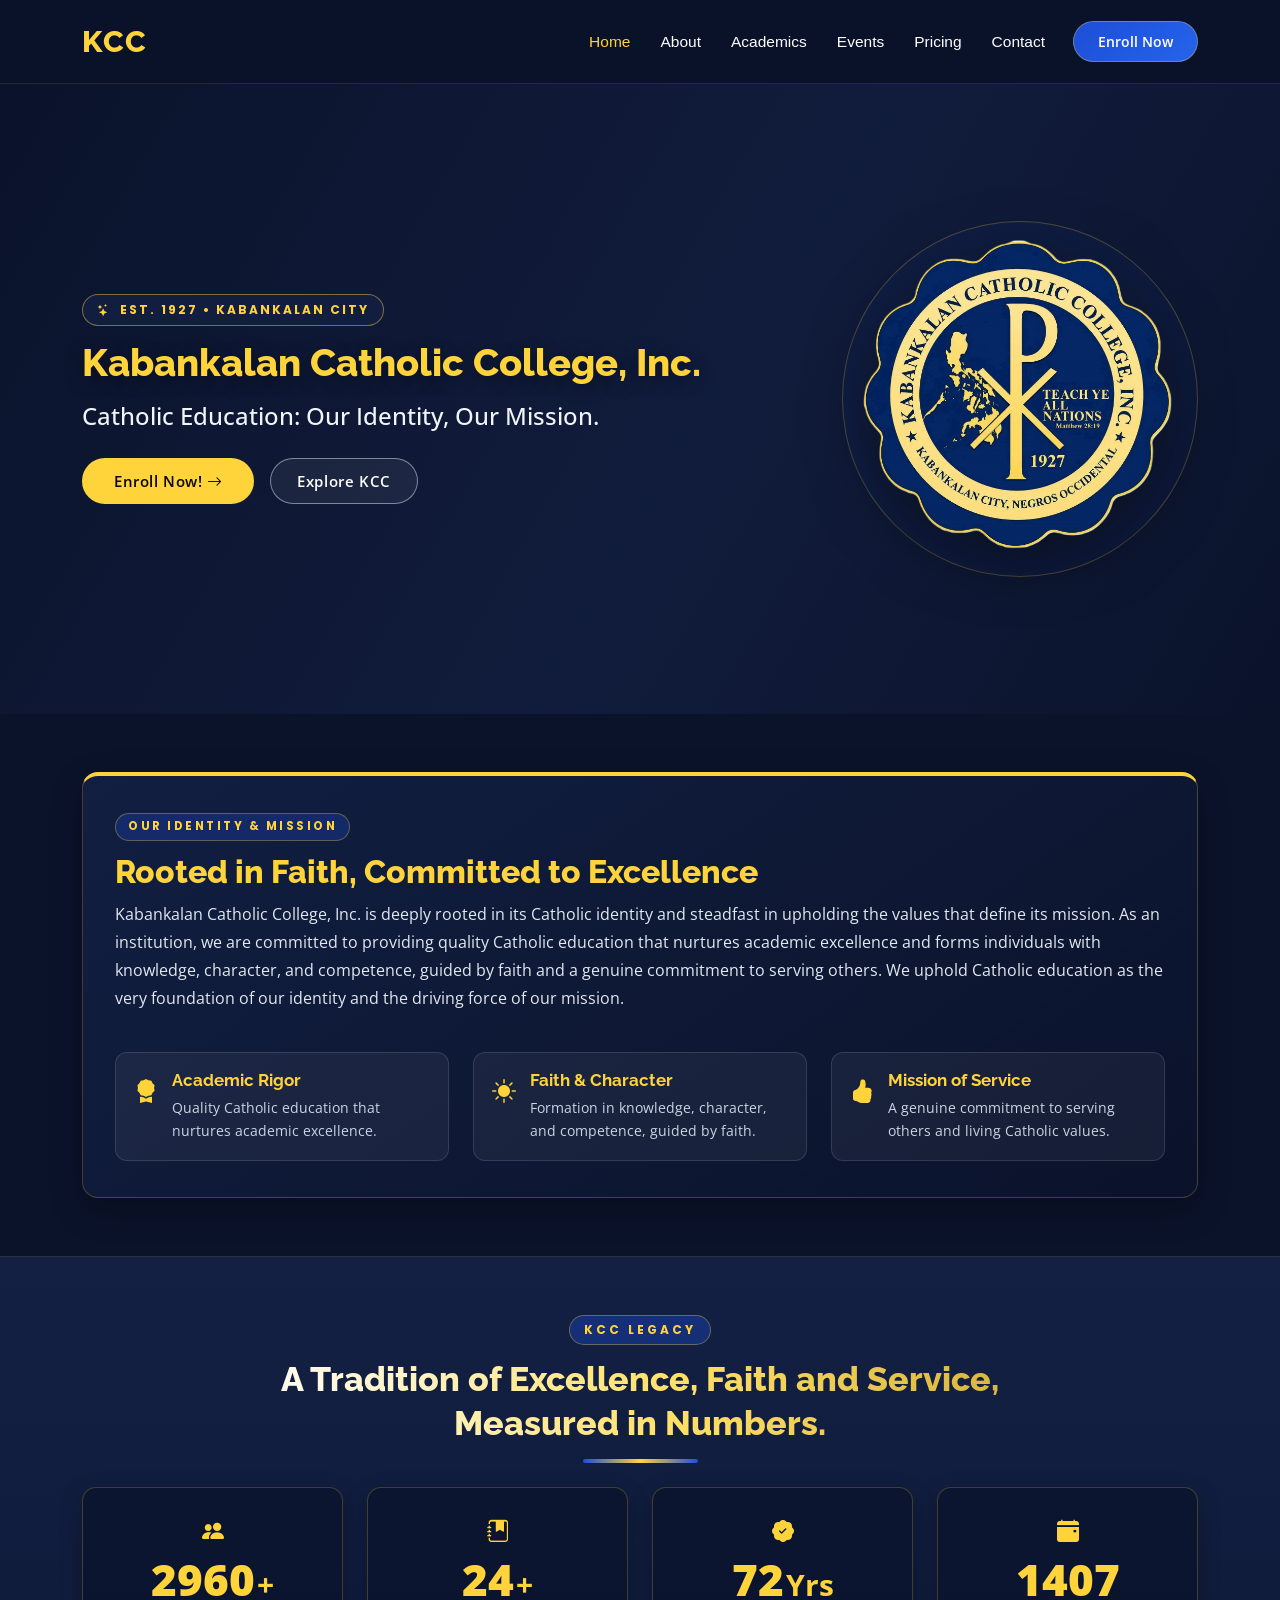
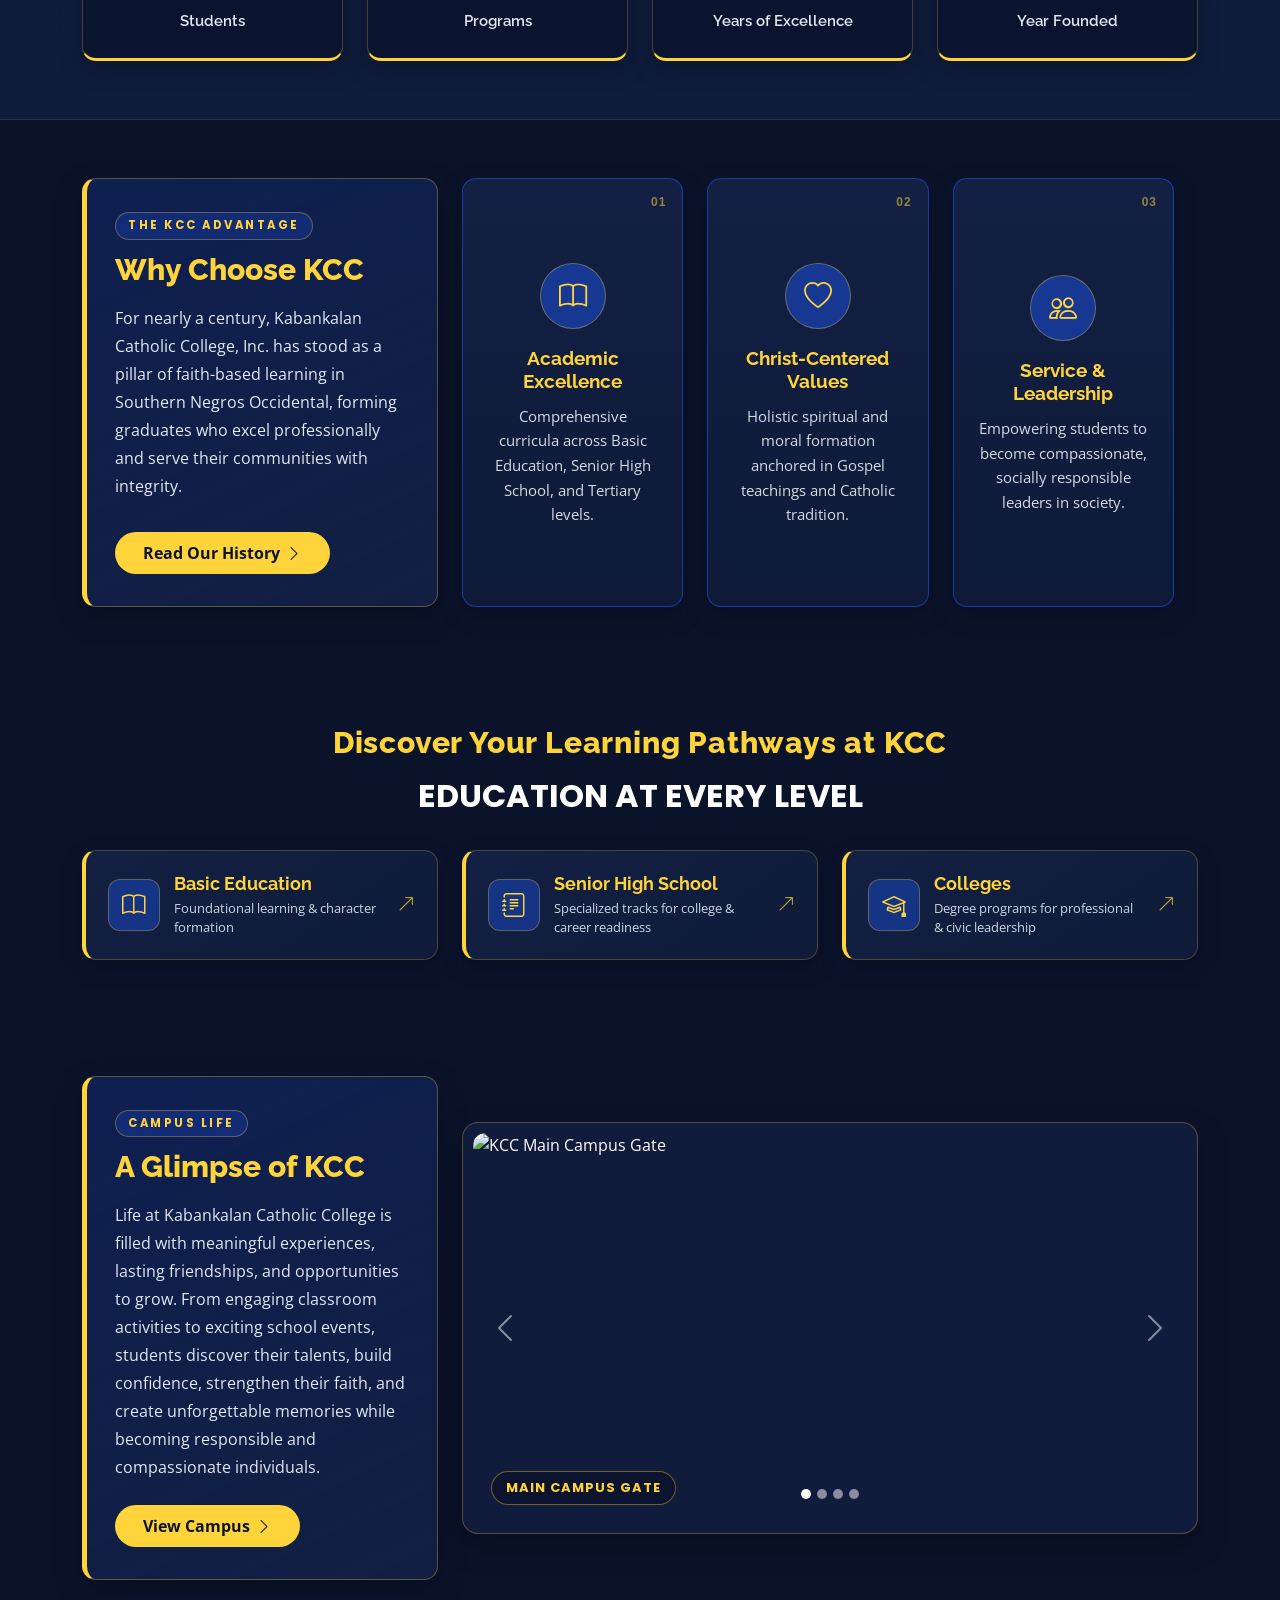
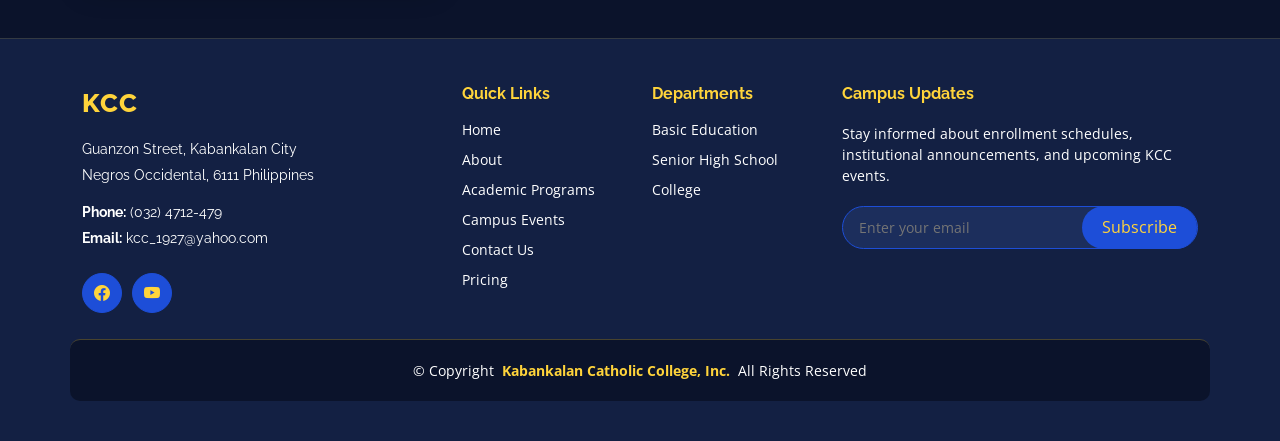
==== commit bebf48a6: "changes" ====
--- a/index.html
+++ b/index.html
@@ -330,28 +330,28 @@
                 <div class="carousel-inner rounded">
 
                   <div class="carousel-item active">
-                    <img src="assets/img/kcc1.jpg" class="d-block w-100" alt="KCC Campus">
+                    <img src="assets/img/kccgate.png" class="d-block w-100" alt="KCC Main Campus Gate">
                     <div class="kcc-carousel-caption">
-                      <span>Main Campus</span>
+                      <span>Main Campus Gate</span>
                     </div>
                   </div>
 
                   <div class="carousel-item">
-                    <img src="assets/img/kcc2.jpg" class="d-block w-100" alt="KCC Students">
+                    <img src="assets/img/studentlife.png" class="d-block w-100" alt="KCC Students">
                     <div class="kcc-carousel-caption">
                       <span>Student Life</span>
                     </div>
                   </div>
 
                   <div class="carousel-item">
-                    <img src="assets/img/kcc3.jpg" class="d-block w-100" alt="KCC Activities">
+                    <img src="assets/img/kccat.png" class="d-block w-100" alt="KCC Activities">
                     <div class="kcc-carousel-caption">
                       <span>Campus Activities</span>
                     </div>
                   </div>
 
                   <div class="carousel-item">
-                    <img src="assets/img/kcc4.jpg" class="d-block w-100" alt="KCC Community">
+                    <img src="assets/img/kcccom.png" class="d-block w-100" alt="KCC Community">
                     <div class="kcc-carousel-caption">
                       <span>KCC Community</span>
                     </div>
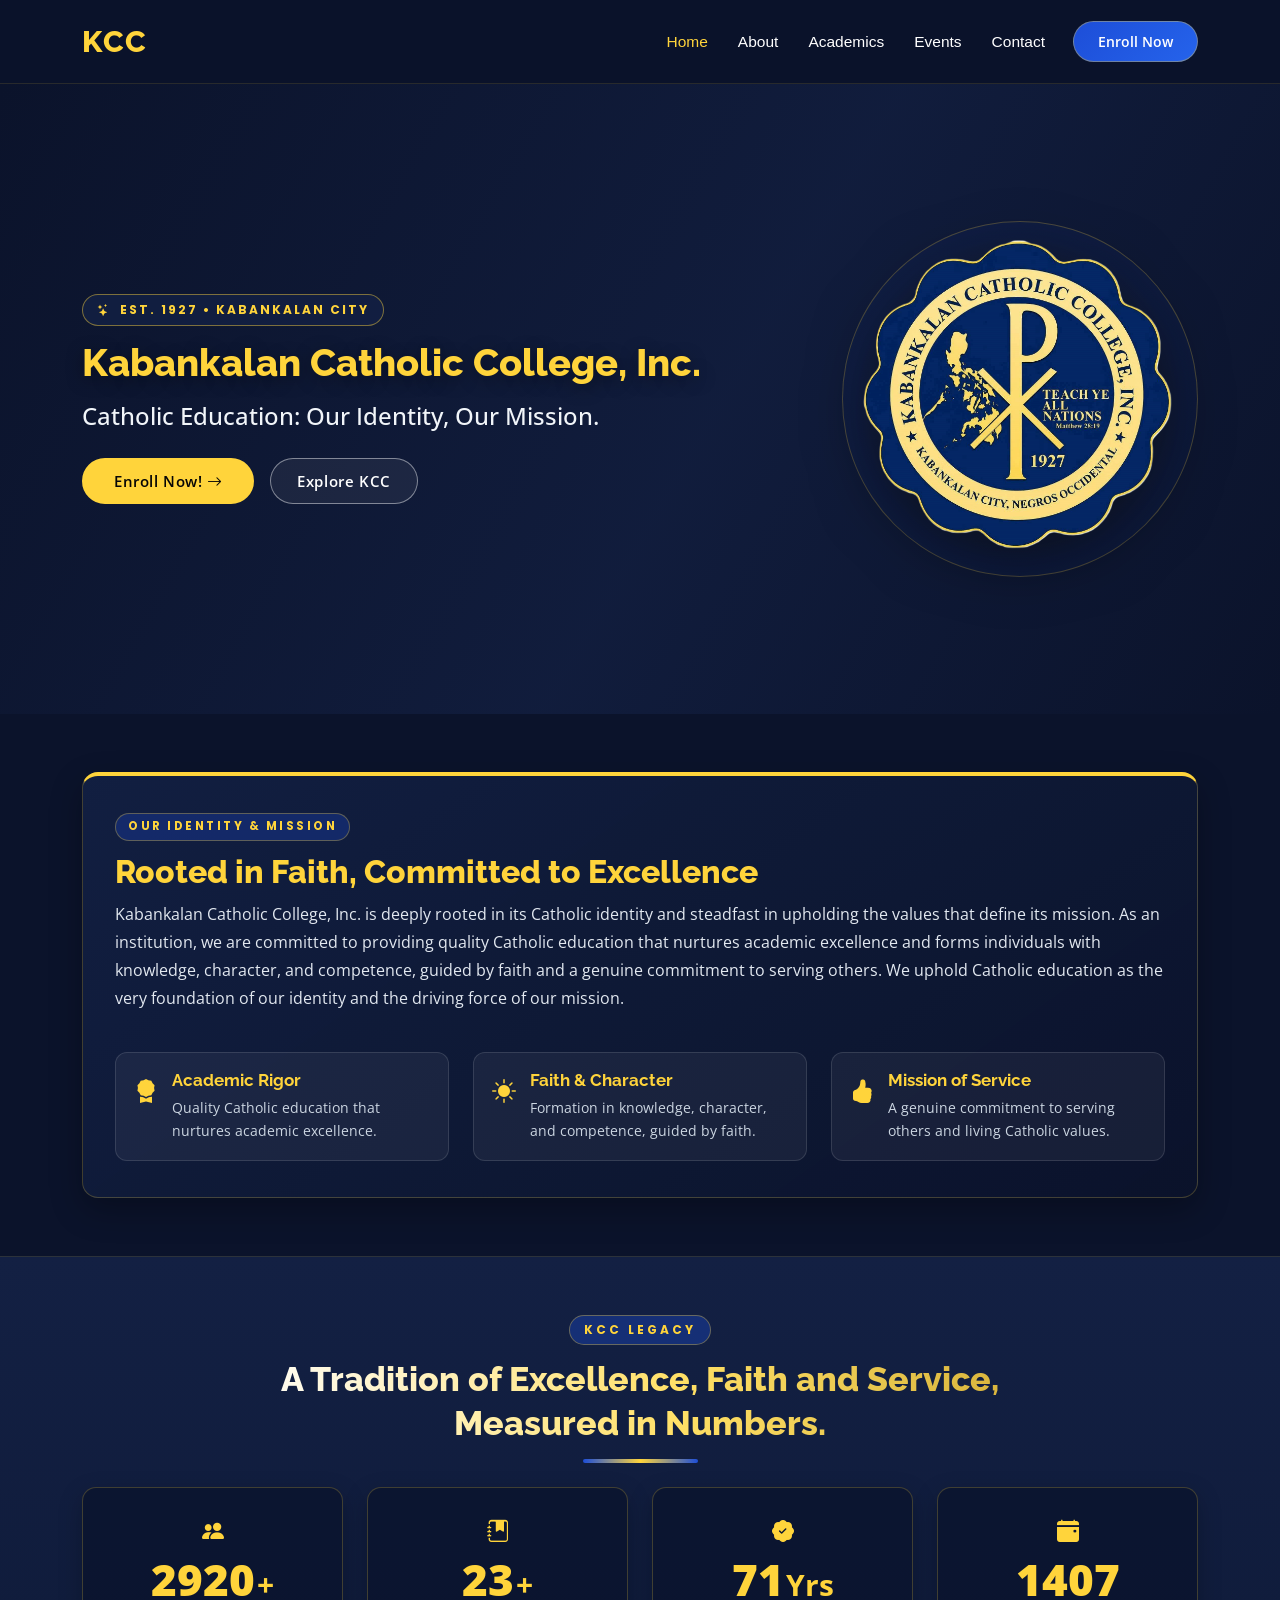
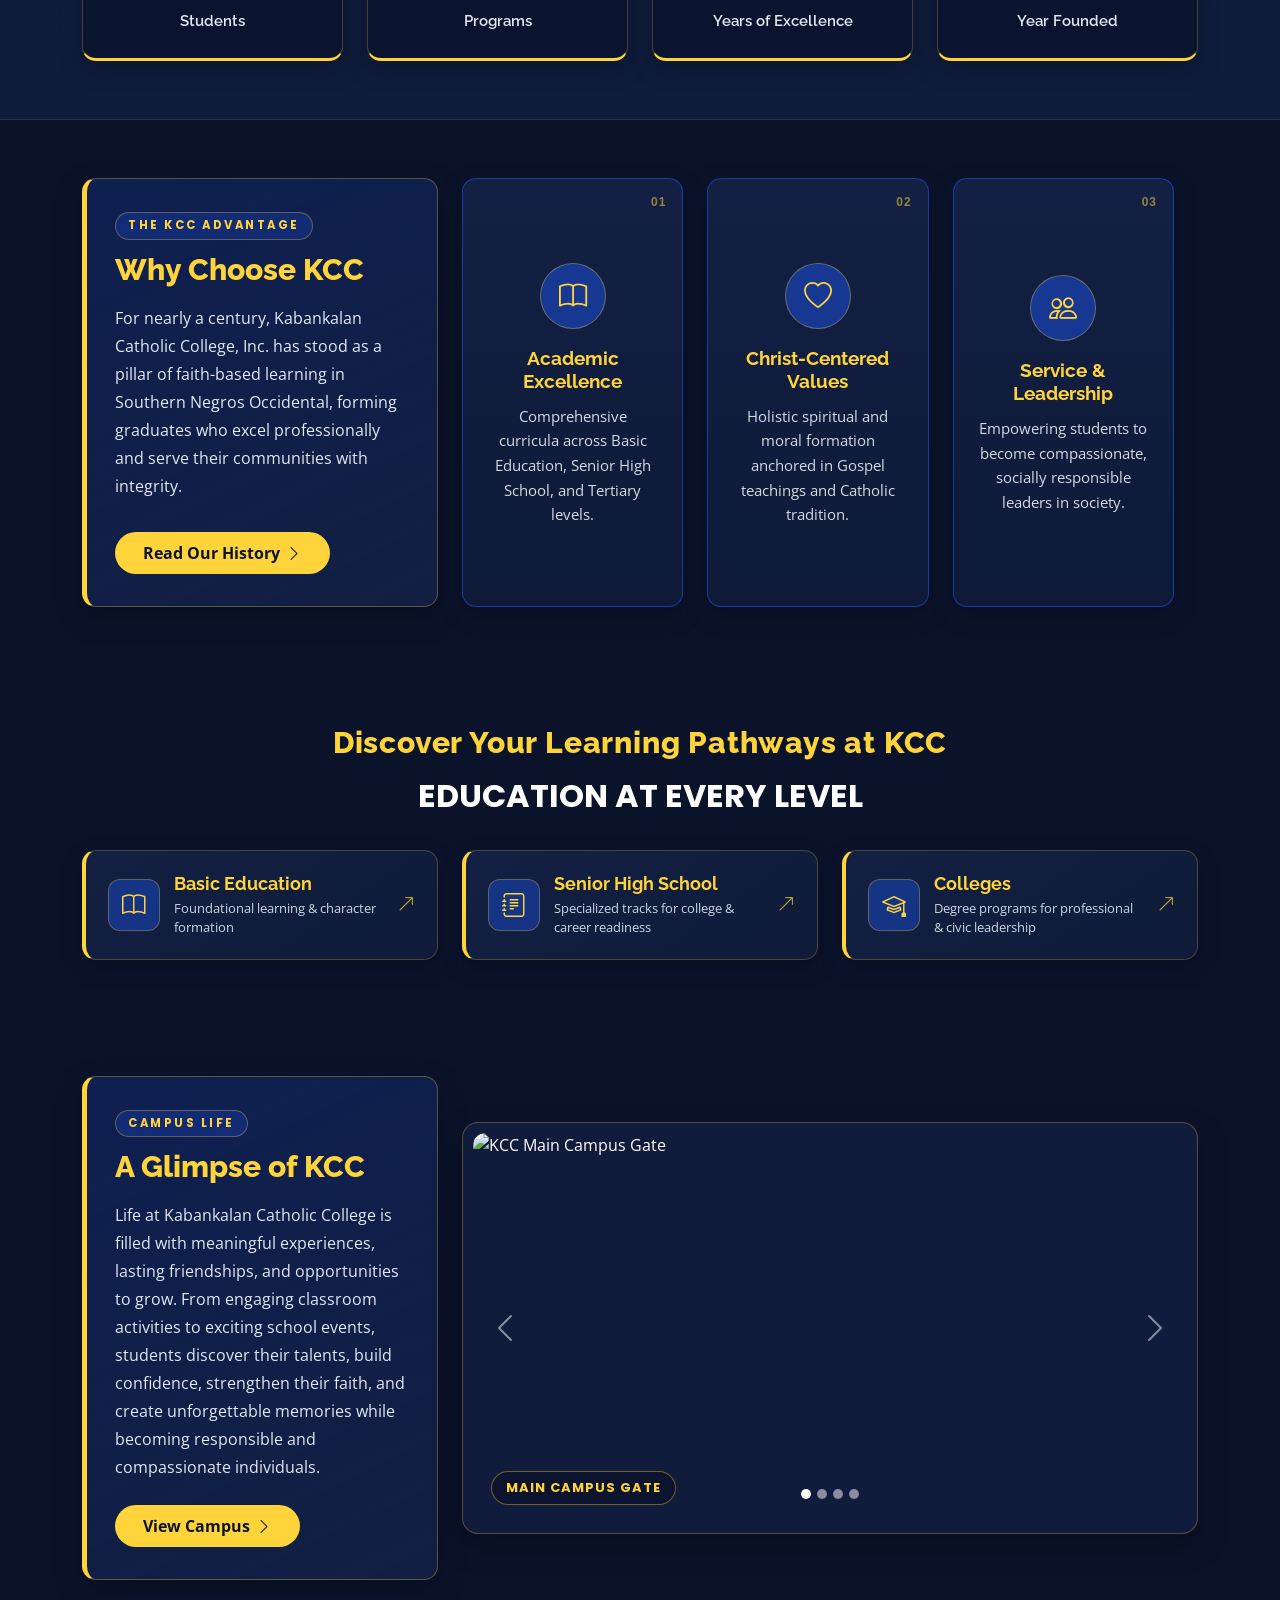
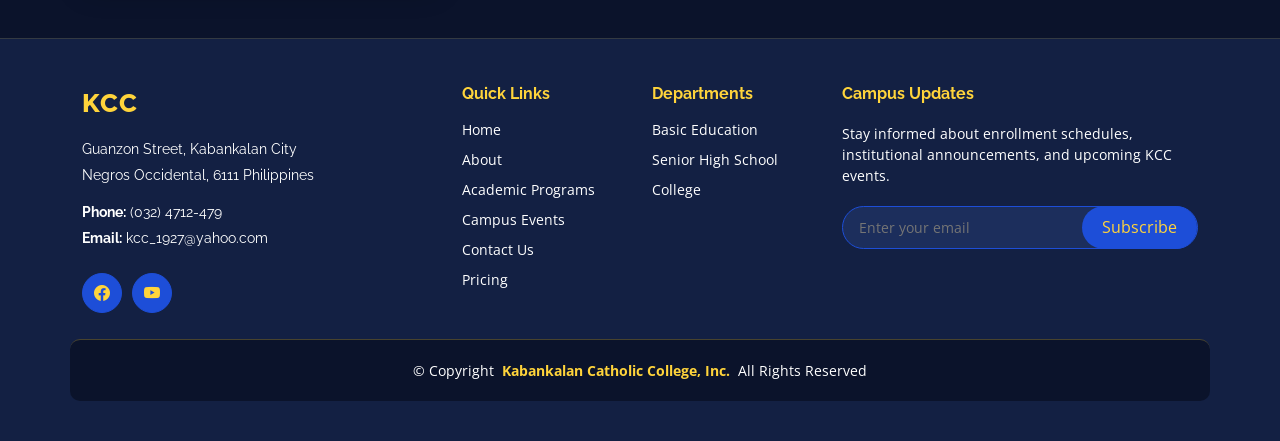
==== commit 234d5767: "update the photo of kccgate and delete the pricing.html" ====
--- a/index.html
+++ b/index.html
@@ -43,7 +43,6 @@
           <li><a href="about.html">About</a></li>
           <li><a href="academics.html">Academics</a></li>
           <li><a href="events.html">Events</a></li>
-          <li><a href="pricing.html">Pricing</a></li>
           <li><a href="contact.html">Contact</a></li>
         </ul>
         <i class="mobile-nav-toggle d-xl-none bi bi-list"></i>
@@ -71,7 +70,7 @@
             <p class="hero-tagline" data-aos="fade-up" data-aos-delay="200">Catholic Education: Our Identity, Our Mission.</p>
             <div class="hero-actions d-flex flex-wrap justify-content-center justify-content-lg-start gap-3 mt-4" data-aos="fade-up" data-aos-delay="300">
               <a href="courses.html" class="btn-get-started"><span>Enroll Now!</span> <i class="bi bi-arrow-right ms-1"></i></a>
-              <a href="about.html" class="btn-hero-outline">Explore KCC</a>
+              <a href="about.html#testimonials" class="btn-hero-outline">Explore KCC</a>
             </div>
           </div>
           <div class="col-lg-4 text-center" data-aos="zoom-in" data-aos-delay="200">
--- a/assets/css/main.css
+++ b/assets/css/main.css
@@ -781,26 +781,68 @@
 }
 
 /*--------------------------------------------------------------
-# Global Page Titles & Breadcrumbs
+# Page Titles (Glassmorphic Navy & Gold Matching About / Index)
 --------------------------------------------------------------*/
 .page-title {
-  --default-color: var(--contrast-color);
-  --background-color: var(--accent-color);
-  --heading-color: var(--yellow-color);
+  background: linear-gradient(135deg, #0b132b, #14234a, #0b132b);
   color: var(--default-color);
-  background-color: var(--background-color);
+  padding: 48px 20px 24px;
   position: relative;
 }
 
 .page-title .heading {
-  padding: 60px 0;
-  border-top: 1px solid color-mix(in srgb, var(--yellow-color), transparent 70%);
+  padding: 0;
+  border-top: none;
+  background: transparent;
+}
+
+.page-title-card {
+  max-width: 950px;
+  margin: 0 auto;
+  padding: 42px 36px;
+  text-align: center;
+  background: rgba(255, 255, 255, 0.07);
+  backdrop-filter: blur(20px);
+  -webkit-backdrop-filter: blur(20px);
+  border: 1px solid rgba(255, 255, 255, 0.18);
+  border-top: 4px solid var(--yellow-color);
+  border-radius: 22px;
+  box-shadow: 0 8px 32px rgba(0, 0, 0, 0.25);
+}
+
+.page-title-kicker {
+  display: inline-block;
+  color: var(--yellow-color);
+  font-family: var(--nav-font);
+  font-size: 12.5px;
+  font-weight: 700;
+  letter-spacing: 4px;
+  text-transform: uppercase;
+  margin-bottom: 12px;
 }
 
 .page-title .heading h1 {
-  font-size: 38px;
-  font-weight: 700;
-  color: var(--yellow-color);
+  font-size: clamp(28px, 3.5vw, 40px);
+  font-weight: 800;
+  color: var(--yellow-color);
+  margin-bottom: 14px;
+}
+
+.page-title-divider {
+  width: 220px;
+  max-width: 75%;
+  height: 4px;
+  background: linear-gradient(90deg, #e6b800, #ffd43b, #fff0a3);
+  border-radius: 10px;
+  margin: 0 auto 18px;
+}
+
+.page-title .heading p {
+  color: #d5d9e2;
+  font-size: 15.5px;
+  line-height: 1.8;
+  max-width: 780px;
+  margin: 0 auto;
 }
 
 .page-title nav {
@@ -831,6 +873,12 @@
   display: inline-block;
   padding-right: 10px;
   color: var(--yellow-color);
+}
+
+@media (max-width: 768px) {
+  .page-title-card {
+    padding: 30px 20px;
+  }
 }
 
 /*--------------------------------------------------------------
@@ -2304,4 +2352,652 @@
   .place-card .place-img {
     height: 210px;
   }
+}
+
+/*--------------------------------------------------------------
+# Academics Page Styling (academics.html)
+--------------------------------------------------------------*/
+.program-section {
+  background: linear-gradient(135deg, #0b132b, #14234a, #0b132b);
+  padding: 60px 0;
+  position: relative;
+}
+
+.program-section > .container > h2 {
+  font-size: clamp(28px, 3vw, 38px);
+  font-weight: 800;
+  color: var(--yellow-color);
+  margin-bottom: 10px;
+}
+
+.program-section .section-subtitle {
+  color: #d5d9e2;
+  font-size: 16px;
+  max-width: 780px;
+  line-height: 1.75;
+  margin-bottom: 36px;
+}
+
+.program-section hr,
+.main > hr {
+  border: 0;
+  height: 1px;
+  background: linear-gradient(90deg, transparent, rgba(255, 212, 59, 0.35), transparent);
+  margin: 44px 0;
+}
+
+.grade-badge {
+  display: inline-block;
+  font-family: var(--nav-font);
+  font-size: 12px;
+  font-weight: 700;
+  letter-spacing: 2px;
+  text-transform: uppercase;
+  color: var(--yellow-color);
+  background: rgba(29, 78, 216, 0.35);
+  border: 1px solid rgba(255, 212, 59, 0.4);
+  padding: 5px 14px;
+  border-radius: 50px;
+  margin-bottom: 14px;
+}
+
+/* Department & College Blocks */
+.department-block,
+.college-block,
+.intro-block {
+  background: rgba(255, 255, 255, 0.05);
+  backdrop-filter: blur(14px);
+  -webkit-backdrop-filter: blur(14px);
+  border: 1px solid rgba(255, 255, 255, 0.14);
+  border-top: 4px solid var(--yellow-color);
+  border-radius: 18px;
+  padding: 34px 30px;
+  margin-bottom: 32px;
+  box-shadow: 0 10px 30px rgba(0, 0, 0, 0.25);
+}
+
+.department-block h2,
+.college-block > h3,
+.intro-block h3 {
+  font-size: clamp(22px, 2.5vw, 30px);
+  font-weight: 800;
+  color: var(--yellow-color);
+  margin-bottom: 14px;
+}
+
+.department-block > p,
+.intro-block p {
+  color: #e2e8f0;
+  font-size: 15.5px;
+  line-height: 1.8;
+  margin-bottom: 16px;
+}
+
+/* Why Choose & Learning Areas Bullet Lists */
+.why-choose,
+.learning-areas {
+  background: rgba(11, 19, 43, 0.65);
+  border: 1px solid rgba(255, 212, 59, 0.22);
+  border-left: 4px solid var(--yellow-color);
+  border-radius: 12px;
+  padding: 22px 24px;
+  margin: 24px 0 30px;
+}
+
+.why-choose h3,
+.learning-areas h3 {
+  font-size: 19px;
+  font-weight: 700;
+  color: var(--yellow-color);
+  margin-bottom: 14px;
+}
+
+.why-choose ul,
+.learning-areas ul {
+  list-style: none;
+  padding: 0;
+  margin: 0;
+  display: grid;
+  grid-template-columns: repeat(auto-fit, minmax(260px, 1fr));
+  gap: 10px 20px;
+}
+
+.why-choose ul li,
+.learning-areas ul li {
+  position: relative;
+  padding-left: 22px;
+  color: #e2e8f0;
+  font-size: 14.5px;
+  line-height: 1.6;
+}
+
+.why-choose ul li::before,
+.learning-areas ul li::before {
+  content: "✦";
+  position: absolute;
+  left: 0;
+  top: 0;
+  color: var(--yellow-color);
+  font-size: 13px;
+}
+
+/* Core Pillars Grid */
+.core-pillars.grid-container {
+  display: grid;
+  grid-template-columns: repeat(auto-fit, minmax(280px, 1fr));
+  gap: 20px;
+  margin-top: 24px;
+}
+
+.core-pillars .card {
+  background: linear-gradient(145deg, var(--surface-color), #0e1a38);
+  border: 1px solid rgba(255, 212, 59, 0.22);
+  border-bottom: 3px solid var(--yellow-color);
+  border-radius: 14px;
+  padding: 24px;
+  color: var(--default-color);
+  box-shadow: 0 8px 22px rgba(0, 0, 0, 0.22);
+  transition: transform 0.3s ease, border-color 0.3s ease;
+}
+
+.core-pillars .card:hover {
+  transform: translateY(-5px);
+  border-color: var(--yellow-color);
+}
+
+.core-pillars .card h4 {
+  font-size: 18px;
+  font-weight: 700;
+  color: var(--yellow-color);
+  margin-bottom: 10px;
+}
+
+.core-pillars .card p {
+  color: #cbd5e1;
+  font-size: 14px;
+  line-height: 1.7;
+  margin: 0;
+}
+
+/* Senior High School Track Groups & Strands */
+.track-group {
+  margin-top: 36px;
+}
+
+.track-group > h3 {
+  font-size: 24px;
+  font-weight: 800;
+  color: var(--yellow-color);
+  margin-bottom: 6px;
+}
+
+.track-group > p {
+  color: #cbd5e1;
+  font-size: 15px;
+  margin-bottom: 22px;
+}
+
+.strand-card,
+.degree-card {
+  background: rgba(19, 32, 67, 0.85);
+  border: 1px solid rgba(255, 255, 255, 0.14);
+  border-left: 5px solid var(--yellow-color);
+  border-radius: 14px;
+  padding: 26px 28px;
+  margin-bottom: 20px;
+  box-shadow: 0 8px 24px rgba(0, 0, 0, 0.22);
+  transition: transform 0.3s ease, border-color 0.3s ease, background 0.3s ease;
+}
+
+.strand-card:hover,
+.degree-card:hover {
+  transform: translateY(-4px);
+  background: rgba(28, 46, 92, 0.9);
+  border-color: rgba(255, 212, 59, 0.55);
+}
+
+.strand-card h4,
+.degree-card h4 {
+  font-size: 20px;
+  font-weight: 700;
+  color: var(--yellow-color);
+  margin-bottom: 10px;
+}
+
+.strand-card > p,
+.degree-card > p {
+  color: #e2e8f0;
+  font-size: 15px;
+  line-height: 1.75;
+  margin-bottom: 16px;
+}
+
+.strand-details {
+  display: grid;
+  grid-template-columns: repeat(auto-fit, minmax(230px, 1fr));
+  gap: 20px;
+  padding-top: 14px;
+  border-top: 1px solid rgba(255, 255, 255, 0.1);
+}
+
+.strand-card strong,
+.degree-card strong {
+  display: block;
+  font-family: var(--nav-font);
+  font-size: 13px;
+  text-transform: uppercase;
+  letter-spacing: 1px;
+  color: var(--yellow-color);
+  margin-top: 10px;
+  margin-bottom: 8px;
+}
+
+.strand-card ul,
+.degree-card ul {
+  list-style: none;
+  padding: 0;
+  margin: 0 0 8px 0;
+  display: flex;
+  flex-wrap: wrap;
+  gap: 8px;
+}
+
+.strand-card ul li,
+.degree-card ul li {
+  background: rgba(11, 19, 43, 0.8);
+  border: 1px solid rgba(255, 212, 59, 0.25);
+  color: #f1f5f9;
+  font-size: 13.5px;
+  padding: 5px 12px;
+  border-radius: 50px;
+}
+
+/* Admissions Call To Action */
+.cta-section {
+  background: linear-gradient(135deg, rgba(29, 78, 216, 0.3), rgba(11, 19, 43, 0.95));
+  border-top: 1px solid rgba(255, 212, 59, 0.25);
+  border-bottom: 1px solid rgba(255, 212, 59, 0.25);
+  text-align: center;
+  padding: 64px 20px;
+}
+
+.cta-section h2 {
+  font-size: clamp(26px, 3vw, 36px);
+  font-weight: 800;
+  color: var(--yellow-color);
+  margin-bottom: 14px;
+}
+
+.cta-section p {
+  color: #e2e8f0;
+  font-size: 16px;
+  max-width: 650px;
+  margin: 0 auto 28px;
+  line-height: 1.75;
+}
+
+.btn-enroll {
+  display: inline-block;
+  font-family: var(--nav-font);
+  font-weight: 700;
+  font-size: 15px;
+  letter-spacing: 0.8px;
+  text-transform: uppercase;
+  padding: 12px 34px;
+  border-radius: 50px;
+  background: var(--yellow-color);
+  color: var(--background-color);
+  border: 2px solid var(--yellow-color);
+  transition: all 0.3s ease;
+}
+
+.btn-enroll:hover {
+  background: var(--accent-color);
+  color: var(--yellow-color);
+  transform: translateY(-3px);
+}
+
+@media (max-width: 768px) {
+  .department-block,
+  .college-block,
+  .intro-block,
+  .strand-card,
+  .degree-card {
+    padding: 22px 18px;
+  }
+}
+
+/*--------------------------------------------------------------
+# Events Page & Movable Future Awaited Carousel (events.html)
+--------------------------------------------------------------*/
+.events-section {
+  background: linear-gradient(135deg, #0b132b, #14234a, #0b132b);
+  padding: 52px 20px 64px;
+}
+
+.events-heading {
+  max-width: 820px;
+  margin: 0 auto 36px;
+  text-align: center;
+}
+
+.events-heading .events-kicker {
+  display: inline-block;
+  font-family: var(--nav-font);
+  font-size: 12px;
+  font-weight: 700;
+  letter-spacing: 3px;
+  text-transform: uppercase;
+  color: var(--yellow-color);
+  background: rgba(29, 78, 216, 0.35);
+  border: 1px solid rgba(255, 212, 59, 0.35);
+  padding: 5px 14px;
+  border-radius: 50px;
+  margin-bottom: 10px;
+}
+
+.events-heading h1 {
+  font-size: clamp(26px, 3.2vw, 38px);
+  font-weight: 800;
+  color: var(--yellow-color);
+  margin-bottom: 10px;
+}
+
+.events-heading p {
+  color: #d5d9e2;
+  font-size: 15.5px;
+  line-height: 1.75;
+  margin: 0 auto;
+}
+
+.featured-events {
+  max-width: 1140px;
+  margin: 0 auto 56px;
+  padding: 0;
+  background: transparent;
+}
+
+.carousel-container {
+  position: relative;
+  border-radius: 18px;
+  overflow: hidden;
+  border: 1px solid rgba(255, 212, 59, 0.35);
+  box-shadow: 0 14px 36px rgba(0, 0, 0, 0.4);
+  background: var(--surface-color);
+  user-select: none;
+  touch-action: pan-y;
+}
+
+.carousel-track {
+  display: flex;
+  width: 100%;
+  transition: transform 0.55s cubic-bezier(0.22, 1, 0.36, 1);
+  cursor: grab;
+}
+
+.carousel-track.is-dragging {
+  transition: none;
+  cursor: grabbing;
+}
+
+.carousel-slide {
+  flex: 0 0 100%;
+  width: 100%;
+  position: relative;
+  height: 460px;
+}
+
+.carousel-slide img {
+  width: 100%;
+  height: 100%;
+  object-fit: cover;
+  display: block;
+  pointer-events: none;
+}
+
+.carousel-overlay {
+  position: absolute;
+  inset: 0;
+  background: linear-gradient(to top, rgba(11, 19, 43, 0.96) 12%, rgba(11, 19, 43, 0.58) 55%, rgba(11, 19, 43, 0.18) 100%);
+  display: flex;
+  flex-direction: column;
+  justify-content: flex-end;
+  align-items: flex-start;
+  padding: 40px 56px;
+}
+
+.carousel-overlay span {
+  display: inline-block;
+  font-family: var(--nav-font);
+  font-size: 11.5px;
+  font-weight: 700;
+  letter-spacing: 2px;
+  text-transform: uppercase;
+  color: var(--yellow-color);
+  background: rgba(29, 78, 216, 0.65);
+  border: 1px solid rgba(255, 212, 59, 0.45);
+  padding: 4px 14px;
+  border-radius: 50px;
+  margin-bottom: 12px;
+}
+
+.carousel-overlay h2 {
+  font-size: clamp(24px, 3vw, 36px);
+  font-weight: 800;
+  color: #ffffff;
+  margin-bottom: 10px;
+}
+
+.carousel-overlay p {
+  color: #e2e8f0;
+  font-size: 15.5px;
+  max-width: 640px;
+  line-height: 1.7;
+  margin-bottom: 20px;
+}
+
+.carousel-btn {
+  display: inline-block;
+  font-family: var(--nav-font);
+  font-size: 14px;
+  font-weight: 700;
+  padding: 10px 26px;
+  border-radius: 50px;
+  background: var(--yellow-color);
+  color: var(--background-color);
+  border: 2px solid var(--yellow-color);
+  transition: 0.3s;
+}
+
+.carousel-btn:hover {
+  background: var(--accent-color);
+  color: var(--yellow-color);
+}
+
+.carousel-arrow {
+  position: absolute;
+  top: 50%;
+  transform: translateY(-50%);
+  z-index: 10;
+  width: 44px;
+  height: 44px;
+  border-radius: 50%;
+  border: 1px solid rgba(255, 212, 59, 0.45);
+  background: rgba(11, 19, 43, 0.82);
+  color: var(--yellow-color);
+  font-size: 18px;
+  cursor: pointer;
+  transition: 0.3s;
+}
+
+.carousel-arrow:hover {
+  background: var(--yellow-color);
+  color: var(--background-color);
+}
+
+.carousel-arrow.prev { left: 16px; }
+.carousel-arrow.next { right: 16px; }
+
+.carousel-container .carousel-indicators {
+  position: absolute;
+  bottom: 16px;
+  right: 24px;
+  left: auto;
+  margin: 0;
+  display: flex;
+  gap: 8px;
+  z-index: 10;
+}
+
+.carousel-container .indicator {
+  width: 11px;
+  height: 11px;
+  border-radius: 50%;
+  border: 1px solid var(--yellow-color);
+  background: rgba(255, 255, 255, 0.25);
+  padding: 0;
+  cursor: pointer;
+  transition: 0.3s;
+}
+
+.carousel-container .indicator.active {
+  background: var(--yellow-color);
+  transform: scale(1.2);
+}
+
+/* Event Categories & Cards */
+.event-category {
+  max-width: 1140px;
+  margin: 0 auto 48px;
+  padding: 40px 0 0;
+  border-top: 1px solid rgba(255, 212, 59, 0.16);
+  background: transparent;
+}
+
+.category-heading {
+  margin-bottom: 30px;
+}
+
+.category-heading span {
+  display: inline-block;
+  font-family: var(--heading-font);
+  font-size: 14px;
+  font-weight: 800;
+  letter-spacing: 2px;
+  color: var(--background-color);
+  background: var(--yellow-color);
+  padding: 3px 12px;
+  border-radius: 50px;
+  margin-bottom: 10px;
+}
+
+.category-heading h2 {
+  font-size: clamp(24px, 2.6vw, 32px);
+  font-weight: 800;
+  color: var(--yellow-color);
+  margin-bottom: 8px;
+}
+
+.category-heading p {
+  color: #cbd5e1;
+  font-size: 15.5px;
+  max-width: 720px;
+  line-height: 1.7;
+  margin: 0;
+}
+
+.event-grid {
+  display: grid;
+  grid-template-columns: repeat(auto-fit, minmax(320px, 1fr));
+  gap: 26px;
+}
+
+.event-card {
+  background: rgba(255, 255, 255, 0.06);
+  backdrop-filter: blur(14px);
+  -webkit-backdrop-filter: blur(14px);
+  border: 1px solid rgba(255, 255, 255, 0.16);
+  border-bottom: 4px solid var(--yellow-color);
+  border-radius: 16px;
+  overflow: hidden;
+  display: flex;
+  flex-direction: column;
+  box-shadow: 0 10px 26px rgba(0, 0, 0, 0.25);
+  transition: transform 0.35s ease, border-color 0.35s ease, background 0.35s ease;
+}
+
+.event-card:hover {
+  transform: translateY(-6px);
+  background: rgba(255, 255, 255, 0.11);
+  border-color: rgba(255, 212, 59, 0.55);
+}
+
+.event-image {
+  width: 100%;
+  height: 235px;
+  overflow: hidden;
+  background: var(--surface-color);
+}
+
+.event-image img {
+  width: 100%;
+  height: 100%;
+  object-fit: cover;
+  transition: transform 0.45s ease;
+}
+
+.event-card:hover .event-image img {
+  transform: scale(1.05);
+}
+
+.event-content {
+  padding: 24px 26px 28px;
+  flex: 1;
+  display: flex;
+  flex-direction: column;
+}
+
+.event-label {
+  display: inline-block;
+  align-self: flex-start;
+  font-family: var(--nav-font);
+  font-size: 11px;
+  font-weight: 700;
+  letter-spacing: 1.8px;
+  text-transform: uppercase;
+  color: var(--yellow-color);
+  background: rgba(29, 78, 216, 0.35);
+  border: 1px solid rgba(255, 212, 59, 0.35);
+  padding: 4px 12px;
+  border-radius: 50px;
+  margin-bottom: 12px;
+}
+
+.event-content h3 {
+  font-size: 20px;
+  font-weight: 700;
+  color: var(--yellow-color);
+  line-height: 1.35;
+  margin-bottom: 12px;
+}
+
+.event-content p {
+  color: #d5d9e2;
+  font-size: 14.5px;
+  line-height: 1.75;
+  margin: 0;
+}
+
+@media (max-width: 768px) {
+  .carousel-slide {
+    height: 380px;
+  }
+
+  .carousel-overlay {
+    padding: 24px 20px 44px;
+  }
+
+  .event-grid {
+    grid-template-columns: 1fr;
+  }
 }
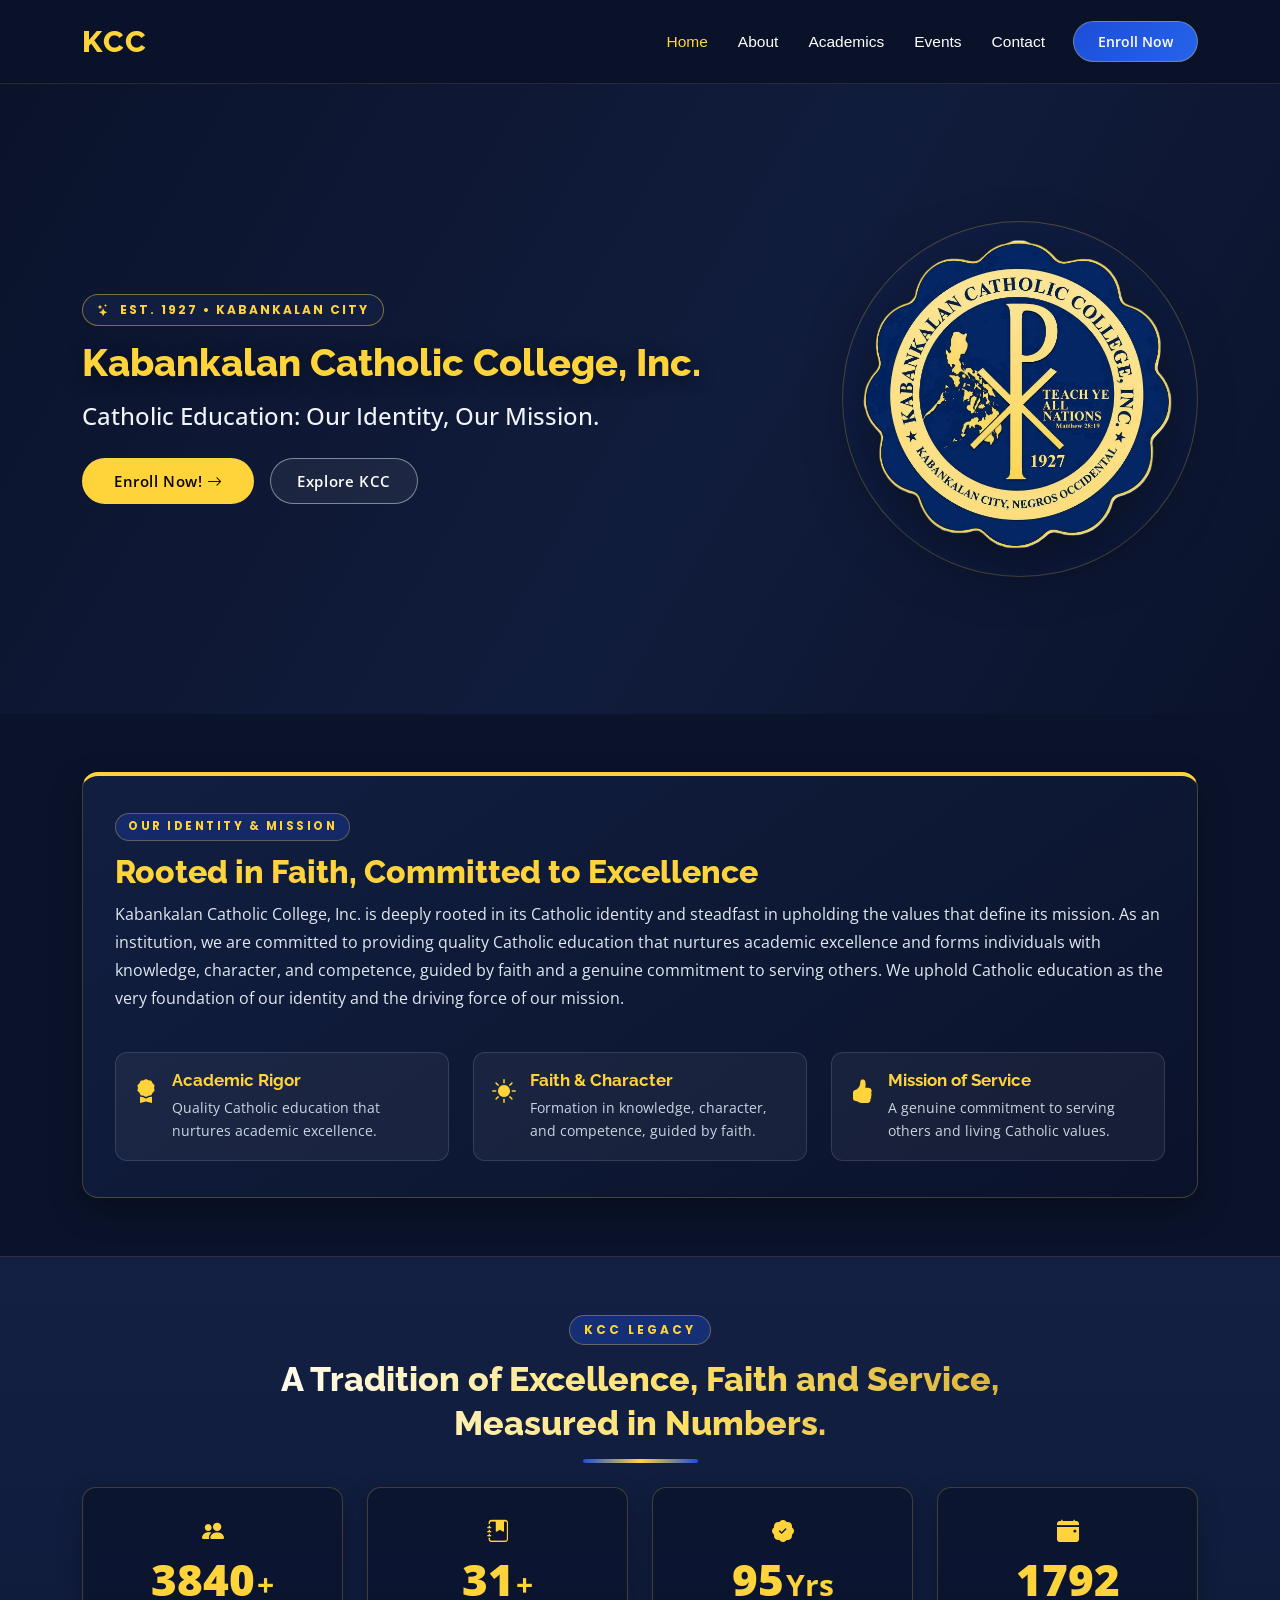
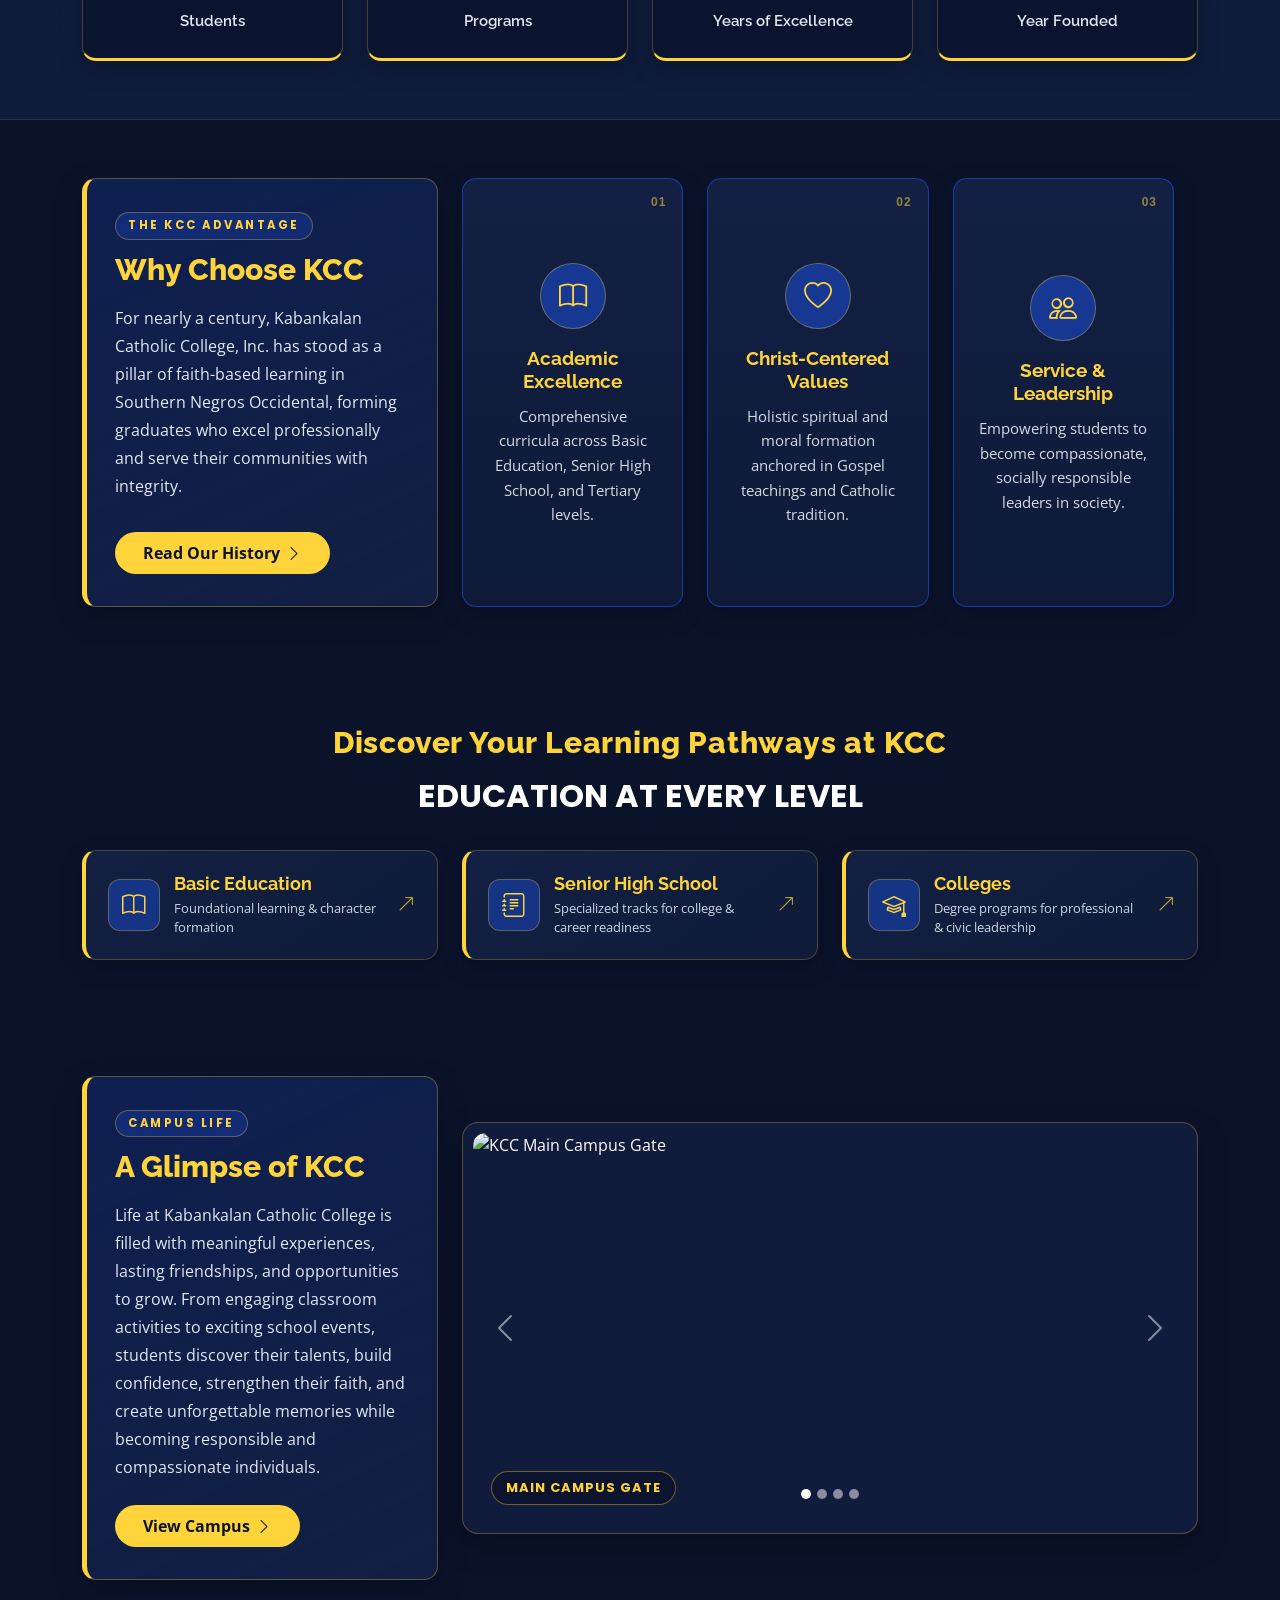
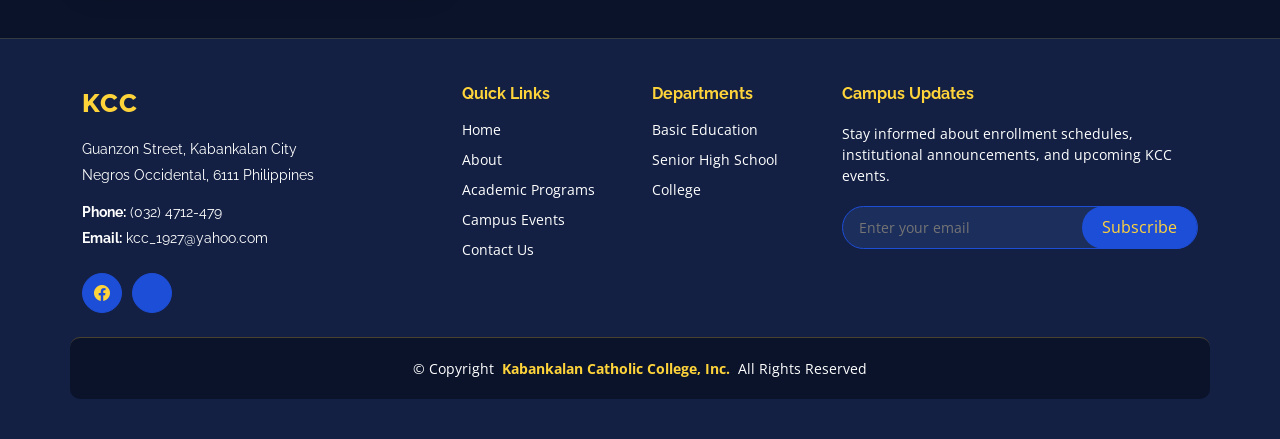
==== commit c011f8a6: "change the B icon to seal, correct some links and add a dropdown" ====
--- a/index.html
+++ b/index.html
@@ -9,8 +9,8 @@
   <meta name="keywords" content="Kabankalan Catholic College, KCC, INC., Catholic Education, Kabankalan City">
 
   <!-- Favicons -->
-  <link href="assets/img/favicon.png" rel="icon">
-  <link href="assets/img/apple-touch-icon.png" rel="apple-touch-icon">
+  <link href="assets/img/seal.png" rel="icon">
+  <link href="assets/img/seal.png" rel="seal">
 
   <!-- Fonts -->
   <link href="https://fonts.googleapis.com" rel="preconnect">
@@ -48,7 +48,7 @@
         <i class="mobile-nav-toggle d-xl-none bi bi-list"></i>
       </nav>
 
-      <a class="btn-getstarted" href="courses.html">Enroll Now</a>
+      <a class="btn-getstarted" href="academics.html#enroll">Enroll Now</a>
 
     </div>
   </header>
@@ -69,8 +69,8 @@
             <h2 data-aos="fade-up" data-aos-delay="100">Kabankalan Catholic College, Inc.</h2>
             <p class="hero-tagline" data-aos="fade-up" data-aos-delay="200">Catholic Education: Our Identity, Our Mission.</p>
             <div class="hero-actions d-flex flex-wrap justify-content-center justify-content-lg-start gap-3 mt-4" data-aos="fade-up" data-aos-delay="300">
-              <a href="courses.html" class="btn-get-started"><span>Enroll Now!</span> <i class="bi bi-arrow-right ms-1"></i></a>
-              <a href="about.html#testimonials" class="btn-hero-outline">Explore KCC</a>
+              <a href="academics.html#enroll" class="btn-get-started"><span>Enroll Now!</span> <i class="bi bi-arrow-right ms-1"></i></a>
+              <a href="about.html#places" class="btn-hero-outline">Explore KCC</a>
             </div>
           </div>
           <div class="col-lg-4 text-center" data-aos="zoom-in" data-aos-delay="200">
@@ -263,7 +263,7 @@
             <div class="features-item pathway-card">
               <div class="pathway-icon"><i class="bi bi-book"></i></div>
               <div class="pathway-info">
-                <h3><a href="courses.html" class="stretched-link">Basic Education</a></h3>
+                <h3><a href="academics.html#basic-education" class="stretched-link">Basic Education</a></h3>
                 <span>Foundational learning &amp; character formation</span>
               </div>
               <i class="bi bi-arrow-up-right pathway-arrow"></i>
@@ -274,7 +274,7 @@
             <div class="features-item pathway-card">
               <div class="pathway-icon"><i class="bi bi-journal-text"></i></div>
               <div class="pathway-info">
-                <h3><a href="courses.html" class="stretched-link">Senior High School</a></h3>
+                <h3><a href="academics.html#senior-high-school" class="stretched-link">Senior High School</a></h3>
                 <span>Specialized tracks for college &amp; career readiness</span>
               </div>
               <i class="bi bi-arrow-up-right pathway-arrow"></i>
@@ -285,7 +285,7 @@
             <div class="features-item pathway-card">
               <div class="pathway-icon"><i class="bi bi-mortarboard"></i></div>
               <div class="pathway-info">
-                <h3><a href="courses.html" class="stretched-link">Colleges</a></h3>
+                <h3><a href="academics.html#college-programs" class="stretched-link">Colleges</a></h3>
                 <span>Degree programs for professional &amp; civic leadership</span>
               </div>
               <i class="bi bi-arrow-up-right pathway-arrow"></i>
@@ -312,7 +312,7 @@
               </p>
 
               <div class="text-center text-lg-start">
-                <a href="about.html#testimonials" class="more-btn">
+                <a href="about.html#places" class="more-btn">
                   <span>View Campus</span>
                   <i class="bi bi-chevron-right"></i>
                 </a>
@@ -403,7 +403,7 @@
           </div>
           <div class="social-links d-flex mt-4">
             <a href="#"><i class="bi bi-facebook"></i></a>
-            <a href="#"><i class="bi bi-youtube"></i></a>
+            <a href="#"><i class="bi bi-email"></i></a>
           </div>
         </div>
 
@@ -411,20 +411,19 @@
           <h4>Quick Links</h4>
           <ul>
             <li><a href="index.html">Home</a></li>
-            <li><a href="#about">About</a></li>
-            <li><a href="courses.html">Academic Programs</a></li>
+            <li><a href="about.html">About</a></li>
+            <li><a href="academics.html">Academic Programs</a></li>
             <li><a href="events.html">Campus Events</a></li>
             <li><a href="contact.html">Contact Us</a></li>
-            <li><a href="pricing.html">Pricing</a></li>
           </ul>
         </div>
 
         <div class="col-lg-2 col-md-3 footer-links">
           <h4>Departments</h4>
           <ul>
-            <li><a href="#">Basic Education</a></li>
-            <li><a href="#">Senior High School</a></li>
-            <li><a href="#">College</a></li>
+            <li><a href="academics.html#basic-education">Basic Education</a></li>
+            <li><a href="academics.html#senior-high-school">Senior High School</a></li>
+            <li><a href="academics.html#college-programs">College</a></li>
           </ul>
         </div>
 
--- a/assets/css/main.css
+++ b/assets/css/main.css
@@ -10,9 +10,7 @@
   --default-font: "Open Sans", system-ui, -apple-system, "Segoe UI", Roboto, "Helvetica Neue", Arial, "Noto Sans", "Liberation Sans", sans-serif, "Apple Color Emoji", "Segoe UI Emoji", "Segoe UI Symbol", "Noto Color Emoji";
   --heading-font: "Raleway", sans-serif;
   --nav-font: "Poppins", sans-serif;
-}
-
-:root {
+
   --background-color: #0b132b;
   --default-color: #ffffff;
   --heading-color: #ffd43b;
@@ -22,15 +20,15 @@
   --contrast-color: #ffffff;
   --kcc-navy: #0b132b;
   --kcc-gold: #d4af37;
-}
-
-:root {
+
   --nav-color: #ffffff;
   --nav-hover-color: #ffd43b;
   --nav-mobile-background-color: #0b132b;
   --nav-dropdown-background-color: #132043;
   --nav-dropdown-color: #ffffff;
   --nav-dropdown-hover-color: #ffd43b;
+
+  scroll-behavior: smooth;
 }
 
 .light-background {
@@ -46,10 +44,6 @@
   --heading-color: #ffd43b;
   --surface-color: #252525;
   --contrast-color: #ffffff;
-}
-
-:root {
-  scroll-behavior: smooth;
 }
 
 /*--------------------------------------------------------------
@@ -72,12 +66,7 @@
   text-decoration: none;
 }
 
-h1,
-h2,
-h3,
-h4,
-h5,
-h6 {
+h1, h2, h3, h4, h5, h6 {
   color: var(--heading-color);
   font-family: var(--heading-font);
 }
@@ -106,6 +95,7 @@
   text-align: left;
   padding: 15px;
   margin-bottom: 24px;
+  border-radius: 10px;
   font-weight: 600;
 }
 
@@ -113,9 +103,11 @@
   display: none;
   color: #ffffff;
   background: var(--accent-color);
+  border: 1px solid var(--yellow-color);
   text-align: center;
   padding: 15px;
   margin-bottom: 24px;
+  border-radius: 10px;
   font-weight: 600;
 }
 
@@ -126,6 +118,7 @@
   text-align: center;
   padding: 15px;
   margin-bottom: 24px;
+  border-radius: 10px;
 }
 
 .email-form .loading:before {
@@ -141,12 +134,8 @@
 }
 
 @keyframes email-form-loading {
-  0% {
-    transform: rotate(0deg);
-  }
-  100% {
-    transform: rotate(360deg);
-  }
+  0% { transform: rotate(0deg); }
+  100% { transform: rotate(360deg); }
 }
 
 /* Pulsating Play Button */
@@ -165,11 +154,7 @@
   position: absolute;
   width: 120px;
   height: 120px;
-  animation-delay: 0s;
-  animation: pulsate-play-btn 2s;
-  animation-direction: forwards;
-  animation-iteration-count: infinite;
-  animation-timing-function: steps;
+  animation: pulsate-play-btn 2s ease-out infinite;
   opacity: 1;
   border-radius: 50%;
   border: 5px solid color-mix(in srgb, var(--yellow-color), transparent 30%);
@@ -194,8 +179,6 @@
 }
 
 .pulsating-play-btn:hover:before {
-  content: "";
-  position: absolute;
   left: 50%;
   top: 50%;
   transform: translateX(-40%) translateY(-50%);
@@ -336,7 +319,7 @@
   .navmenu a:focus i {
     font-size: 12px;
     line-height: 0;
-    margin-left: 5px;
+    margin-left: 6px;
     transition: 0.3s;
   }
 
@@ -344,7 +327,7 @@
     padding-right: 0;
   }
 
-  .navmenu li:hover>a,
+  .navmenu li:hover > a,
   .navmenu .active,
   .navmenu .active:focus {
     color: var(--nav-hover-color);
@@ -354,6 +337,7 @@
     margin: 0;
     padding: 10px 0;
     background: var(--nav-dropdown-background-color);
+    border: 1px solid rgba(255, 212, 59, 0.25);
     display: block;
     position: absolute;
     visibility: hidden;
@@ -361,36 +345,37 @@
     top: 130%;
     opacity: 0;
     transition: 0.3s;
-    border-radius: 4px;
+    border-radius: 10px;
     z-index: 99;
-    box-shadow: 0px 0px 30px rgba(0, 0, 0, 0.2);
+    box-shadow: 0px 10px 30px rgba(0, 0, 0, 0.35);
   }
 
   .navmenu .dropdown ul li {
-    min-width: 200px;
+    min-width: 215px;
   }
 
   .navmenu .dropdown ul a {
     padding: 10px 20px;
-    font-size: 15px;
+    font-size: 14.5px;
     text-transform: none;
     color: var(--nav-dropdown-color);
   }
 
-  .navmenu .dropdown ul a i {
-    font-size: 12px;
-  }
-
   .navmenu .dropdown ul a:hover,
   .navmenu .dropdown ul .active:hover,
-  .navmenu .dropdown ul li:hover>a {
+  .navmenu .dropdown ul li:hover > a {
     color: var(--nav-dropdown-hover-color);
-  }
-
-  .navmenu .dropdown:hover>ul {
+    background: rgba(255, 212, 59, 0.08);
+  }
+
+  .navmenu .dropdown:hover > ul {
     opacity: 1;
     top: 100%;
     visibility: visible;
+  }
+
+  .navmenu .dropdown:hover > a i {
+    transform: rotate(180deg);
   }
 
   .navmenu .dropdown .dropdown ul {
@@ -399,7 +384,7 @@
     visibility: hidden;
   }
 
-  .navmenu .dropdown .dropdown:hover>ul {
+  .navmenu .dropdown .dropdown:hover > ul {
     opacity: 1;
     top: 0;
     left: -100%;
@@ -429,9 +414,9 @@
     inset: 60px 20px 20px 20px;
     padding: 10px 0;
     margin: 0;
-    border-radius: 6px;
+    border-radius: 10px;
     background-color: var(--nav-mobile-background-color);
-    border: 1px solid color-mix(in srgb, var(--default-color), transparent 85%);
+    border: 1px solid rgba(255, 212, 59, 0.25);
     box-shadow: none;
     overflow-y: auto;
     transition: 0.3s;
@@ -501,7 +486,7 @@
     background-color: rgba(255, 255, 255, 0.05);
   }
 
-  .navmenu .dropdown>.dropdown-active {
+  .navmenu .dropdown > .dropdown-active {
     display: block;
     background-color: rgba(255, 255, 255, 0.03);
   }
@@ -528,7 +513,7 @@
     transition: 0.3s;
   }
 
-  .mobile-nav-active .navmenu>ul {
+  .mobile-nav-active .navmenu > ul {
     display: block;
   }
 }
@@ -731,12 +716,8 @@
 }
 
 @keyframes animate-preloader {
-  0% {
-    transform: rotate(0deg);
-  }
-  100% {
-    transform: rotate(360deg);
-  }
+  0% { transform: rotate(0deg); }
+  100% { transform: rotate(360deg); }
 }
 
 .scroll-top {
@@ -781,7 +762,7 @@
 }
 
 /*--------------------------------------------------------------
-# Page Titles (Glassmorphic Navy & Gold Matching About / Index)
+# Page Titles (Glassmorphic Navy & Gold)
 --------------------------------------------------------------*/
 .page-title {
   background: linear-gradient(135deg, #0b132b, #14234a, #0b132b);
@@ -845,36 +826,6 @@
   margin: 0 auto;
 }
 
-.page-title nav {
-  background-color: color-mix(in srgb, var(--accent-color) 85%, black 15%);
-  padding: 16px 0;
-}
-
-.page-title nav a {
-  color: var(--yellow-color);
-}
-
-.page-title nav ol {
-  display: flex;
-  flex-wrap: wrap;
-  list-style: none;
-  margin: 0;
-  font-size: 16px;
-  font-weight: 600;
-  color: var(--default-color);
-}
-
-.page-title nav ol li+li {
-  padding-left: 10px;
-}
-
-.page-title nav ol li+li::before {
-  content: "/";
-  display: inline-block;
-  padding-right: 10px;
-  color: var(--yellow-color);
-}
-
 @media (max-width: 768px) {
   .page-title-card {
     padding: 30px 20px;
@@ -882,7 +833,7 @@
 }
 
 /*--------------------------------------------------------------
-# Global Sections (Balanced, Compact Gaps)
+# Global Sections
 --------------------------------------------------------------*/
 section,
 .section {
@@ -904,7 +855,7 @@
 }
 
 /*--------------------------------------------------------------
-# Global Section Titles (No Thin Side Lines)
+# Global Section Titles
 --------------------------------------------------------------*/
 .section-title {
   padding-bottom: 30px;
@@ -1392,40 +1343,6 @@
 /*--------------------------------------------------------------
 # Timeline & KCC Curved Infographic Roadmap History
 --------------------------------------------------------------*/
-.timeline-container {
-  border-left: 3px solid var(--kcc-navy);
-  padding-left: 25px;
-  margin-left: 10px;
-}
-
-.timeline-item {
-  position: relative;
-  margin-bottom: 24px;
-}
-
-.timeline-item::before {
-  content: "";
-  position: absolute;
-  left: -34px;
-  top: 5px;
-  width: 15px;
-  height: 15px;
-  border-radius: 50%;
-  background-color: var(--kcc-gold);
-  border: 3px solid var(--kcc-navy);
-}
-
-.timeline-year {
-  display: inline-block;
-  background-color: var(--kcc-navy);
-  color: #ffffff;
-  font-weight: 700;
-  font-size: 0.85rem;
-  padding: 4px 12px;
-  border-radius: 20px;
-  margin-bottom: 8px;
-}
-
 .kcc-roadmap-section,
 .kcci-roadmap-section {
   margin-top: 10px;
@@ -1719,7 +1636,6 @@
   background: linear-gradient(135deg, #0b132b, #172554, #0b132b);
   color: #ffffff;
   padding: 60px 25px;
-  font-family: Arial, Helvetica, sans-serif;
   position: relative;
   overflow: hidden;
 }
@@ -1850,17 +1766,9 @@
     padding: 18px;
   }
 
-  .value-card h2 {
-    font-size: 46px;
-  }
-
-  .value-card h3 {
-    font-size: 18px;
-  }
-
-  .value-card p {
-    font-size: 13px;
-  }
+  .value-card h2 { font-size: 46px; }
+  .value-card h3 { font-size: 18px; }
+  .value-card p { font-size: 13px; }
 }
 
 /*--------------------------------------------------------------
@@ -1871,7 +1779,6 @@
   padding: 45px 25px 60px;
   background: linear-gradient(135deg, #0b132b, #14234a, #0b132b);
   color: #ffffff;
-  font-family: Arial, Helvetica, sans-serif;
   overflow: hidden;
 }
 
@@ -1971,7 +1878,6 @@
   margin-bottom: 0;
 }
 
-/* Seal Conclusion & Shared Conclusion Card Styling */
 .seal-conclusion {
   background: rgba(255, 218, 68, 0.12);
   backdrop-filter: blur(15px);
@@ -2011,46 +1917,23 @@
 }
 
 @media screen and (max-width: 768px) {
-  .about-us {
-    padding: 35px 18px 50px;
-  }
-
-  .seal-header img {
-    width: 150px;
-    height: 150px;
-  }
-
-  .seal-header h1 {
-    font-size: 28px;
-  }
-
-  .seal-content {
-    grid-template-columns: 1fr;
-    gap: 18px;
-  }
-
-  .seal-card {
-    padding: 24px;
-  }
-
-  .seal-conclusion {
-    padding: 30px 20px;
-  }
-
-  .seal-conclusion h2 {
-    font-size: 22px;
-  }
+  .about-us { padding: 35px 18px 50px; }
+  .seal-header img { width: 150px; height: 150px; }
+  .seal-header h1 { font-size: 28px; }
+  .seal-content { grid-template-columns: 1fr; gap: 18px; }
+  .seal-card { padding: 24px; }
+  .seal-conclusion { padding: 30px 20px; }
+  .seal-conclusion h2 { font-size: 22px; }
 }
 
 /*--------------------------------------------------------------
-# Vision and Mission Section (Centered Rectangular Cards + Top Title)
+# Vision and Mission Section
 --------------------------------------------------------------*/
 .vision-mission {
   position: relative;
   padding: 60px 25px;
   background: linear-gradient(135deg, #0b132b, #172554, #0b132b);
   color: #ffffff;
-  font-family: Arial, Helvetica, sans-serif;
   overflow: hidden;
 }
 
@@ -2113,7 +1996,6 @@
   margin: 0 auto;
 }
 
-/* Rectangular Theme Cards */
 .vision-mission .content.vm-rect-card {
   position: relative;
   background: rgba(255, 255, 255, 0.08);
@@ -2179,7 +2061,6 @@
   justify-content: center;
   background: linear-gradient(135deg, #0b132b, #14234a, #0b132b);
   color: #ffffff;
-  font-family: Arial, Helvetica, sans-serif;
   margin: 0;
   width: 100%;
   overflow: hidden;
@@ -2341,17 +2222,9 @@
 }
 
 @media (max-width: 768px) {
-  .identity-panel {
-    padding: 24px 20px;
-  }
-
-  #kccCarousel .carousel-item img {
-    height: 245px;
-  }
-
-  .place-card .place-img {
-    height: 210px;
-  }
+  .identity-panel { padding: 24px 20px; }
+  #kccCarousel .carousel-item img { height: 245px; }
+  .place-card .place-img { height: 210px; }
 }
 
 /*--------------------------------------------------------------
@@ -2401,7 +2274,6 @@
   margin-bottom: 14px;
 }
 
-/* Department & College Blocks */
 .department-block,
 .college-block,
 .intro-block {
@@ -2433,7 +2305,6 @@
   margin-bottom: 16px;
 }
 
-/* Why Choose & Learning Areas Bullet Lists */
 .why-choose,
 .learning-areas {
   background: rgba(11, 19, 43, 0.65);
@@ -2481,7 +2352,6 @@
   font-size: 13px;
 }
 
-/* Core Pillars Grid */
 .core-pillars.grid-container {
   display: grid;
   grid-template-columns: repeat(auto-fit, minmax(280px, 1fr));
@@ -2519,7 +2389,6 @@
   margin: 0;
 }
 
-/* Senior High School Track Groups & Strands */
 .track-group {
   margin-top: 36px;
 }
@@ -2612,7 +2481,6 @@
   border-radius: 50px;
 }
 
-/* Admissions Call To Action */
 .cta-section {
   background: linear-gradient(135deg, rgba(29, 78, 216, 0.3), rgba(11, 19, 43, 0.95));
   border-top: 1px solid rgba(255, 212, 59, 0.25);
@@ -2668,7 +2536,7 @@
 }
 
 /*--------------------------------------------------------------
-# Events Page & Movable Future Awaited Carousel (events.html)
+# Events Page & Future Awaited Swiper Carousel (events.html)
 --------------------------------------------------------------*/
 .events-section {
   background: linear-gradient(135deg, #0b132b, #14234a, #0b132b);
@@ -2696,7 +2564,8 @@
   margin-bottom: 10px;
 }
 
-.events-heading h1 {
+.events-heading h1,
+.events-heading h2 {
   font-size: clamp(26px, 3.2vw, 38px);
   font-weight: 800;
   color: var(--yellow-color);
@@ -2717,155 +2586,24 @@
   background: transparent;
 }
 
-.carousel-container {
-  position: relative;
-  border-radius: 18px;
-  overflow: hidden;
-  border: 1px solid rgba(255, 212, 59, 0.35);
-  box-shadow: 0 14px 36px rgba(0, 0, 0, 0.4);
-  background: var(--surface-color);
-  user-select: none;
-  touch-action: pan-y;
-}
-
-.carousel-track {
-  display: flex;
-  width: 100%;
-  transition: transform 0.55s cubic-bezier(0.22, 1, 0.36, 1);
-  cursor: grab;
-}
-
-.carousel-track.is-dragging {
-  transition: none;
-  cursor: grabbing;
-}
-
-.carousel-slide {
-  flex: 0 0 100%;
-  width: 100%;
-  position: relative;
-  height: 460px;
-}
-
-.carousel-slide img {
-  width: 100%;
-  height: 100%;
-  object-fit: cover;
-  display: block;
-  pointer-events: none;
-}
-
-.carousel-overlay {
-  position: absolute;
-  inset: 0;
-  background: linear-gradient(to top, rgba(11, 19, 43, 0.96) 12%, rgba(11, 19, 43, 0.58) 55%, rgba(11, 19, 43, 0.18) 100%);
-  display: flex;
-  flex-direction: column;
-  justify-content: flex-end;
-  align-items: flex-start;
-  padding: 40px 56px;
-}
-
-.carousel-overlay span {
-  display: inline-block;
-  font-family: var(--nav-font);
-  font-size: 11.5px;
-  font-weight: 700;
-  letter-spacing: 2px;
-  text-transform: uppercase;
-  color: var(--yellow-color);
-  background: rgba(29, 78, 216, 0.65);
-  border: 1px solid rgba(255, 212, 59, 0.45);
-  padding: 4px 14px;
-  border-radius: 50px;
-  margin-bottom: 12px;
-}
-
-.carousel-overlay h2 {
-  font-size: clamp(24px, 3vw, 36px);
-  font-weight: 800;
-  color: #ffffff;
-  margin-bottom: 10px;
-}
-
-.carousel-overlay p {
-  color: #e2e8f0;
-  font-size: 15.5px;
-  max-width: 640px;
-  line-height: 1.7;
-  margin-bottom: 20px;
-}
-
-.carousel-btn {
-  display: inline-block;
-  font-family: var(--nav-font);
-  font-size: 14px;
-  font-weight: 700;
-  padding: 10px 26px;
-  border-radius: 50px;
-  background: var(--yellow-color);
-  color: var(--background-color);
-  border: 2px solid var(--yellow-color);
-  transition: 0.3s;
-}
-
-.carousel-btn:hover {
-  background: var(--accent-color);
-  color: var(--yellow-color);
-}
-
-.carousel-arrow {
-  position: absolute;
-  top: 50%;
-  transform: translateY(-50%);
-  z-index: 10;
-  width: 44px;
-  height: 44px;
-  border-radius: 50%;
-  border: 1px solid rgba(255, 212, 59, 0.45);
-  background: rgba(11, 19, 43, 0.82);
-  color: var(--yellow-color);
-  font-size: 18px;
-  cursor: pointer;
-  transition: 0.3s;
-}
-
-.carousel-arrow:hover {
-  background: var(--yellow-color);
-  color: var(--background-color);
-}
-
-.carousel-arrow.prev { left: 16px; }
-.carousel-arrow.next { right: 16px; }
-
-.carousel-container .carousel-indicators {
-  position: absolute;
-  bottom: 16px;
-  right: 24px;
-  left: auto;
-  margin: 0;
-  display: flex;
-  gap: 8px;
-  z-index: 10;
-}
-
-.carousel-container .indicator {
-  width: 11px;
-  height: 11px;
-  border-radius: 50%;
-  border: 1px solid var(--yellow-color);
-  background: rgba(255, 255, 255, 0.25);
-  padding: 0;
-  cursor: pointer;
-  transition: 0.3s;
-}
-
-.carousel-container .indicator.active {
+.featured-events .swiper {
+  padding-bottom: 36px;
+}
+
+.featured-events .swiper-pagination-bullet {
+  background: rgba(255, 212, 59, 0.45);
+  opacity: 1;
+}
+
+.featured-events .swiper-pagination-bullet-active {
   background: var(--yellow-color);
   transform: scale(1.2);
 }
 
-/* Event Categories & Cards */
+.featured-events .place-body .event-label {
+  margin-bottom: 10px;
+}
+
 .event-category {
   max-width: 1140px;
   margin: 0 auto 48px;
@@ -2989,15 +2727,126 @@
 }
 
 @media (max-width: 768px) {
-  .carousel-slide {
-    height: 380px;
-  }
-
-  .carousel-overlay {
-    padding: 24px 20px 44px;
-  }
-
-  .event-grid {
-    grid-template-columns: 1fr;
+  .event-grid { grid-template-columns: 1fr; }
+}
+
+/*--------------------------------------------------------------
+# Contact Page Styling (contact.html)
+--------------------------------------------------------------*/
+.contact.section {
+  background: linear-gradient(135deg, #0b132b, #14234a, #0b132b);
+  padding: 56px 0 70px;
+}
+
+.contact .info-item {
+  background: rgba(255, 255, 255, 0.06);
+  backdrop-filter: blur(14px);
+  -webkit-backdrop-filter: blur(14px);
+  border: 1px solid rgba(255, 255, 255, 0.16);
+  border-left: 4px solid var(--yellow-color);
+  border-radius: 14px;
+  padding: 20px 22px;
+  margin-bottom: 18px;
+  align-items: center;
+  gap: 16px;
+  box-shadow: 0 8px 24px rgba(0, 0, 0, 0.22);
+  transition: transform 0.3s ease, border-color 0.3s ease, background 0.3s ease;
+}
+
+.contact .info-item:hover {
+  transform: translateX(6px);
+  background: rgba(255, 255, 255, 0.11);
+  border-color: rgba(255, 212, 59, 0.55);
+}
+
+.contact .info-item i {
+  width: 48px;
+  height: 48px;
+  border-radius: 12px;
+  background: rgba(29, 78, 216, 0.5);
+  border: 1px solid rgba(255, 212, 59, 0.35);
+  color: var(--yellow-color);
+  font-size: 20px;
+  display: flex;
+  align-items: center;
+  justify-content: center;
+  transition: 0.3s;
+}
+
+.contact .info-item:hover i {
+  background: var(--yellow-color);
+  color: var(--background-color);
+}
+
+.contact .info-item h3 {
+  font-size: 17px;
+  font-weight: 700;
+  color: var(--yellow-color);
+  margin: 0 0 4px 0;
+}
+
+.contact .info-item p {
+  color: #e2e8f0;
+  font-size: 14px;
+  line-height: 1.6;
+  margin: 0;
+}
+
+.contact .email-form {
+  background: rgba(255, 255, 255, 0.06);
+  backdrop-filter: blur(16px);
+  -webkit-backdrop-filter: blur(16px);
+  border: 1px solid rgba(255, 255, 255, 0.18);
+  border-top: 4px solid var(--yellow-color);
+  border-radius: 18px;
+  padding: 34px 32px;
+  height: 100%;
+  box-shadow: 0 12px 32px rgba(0, 0, 0, 0.28);
+}
+
+.contact .email-form .form-control {
+  background: rgba(11, 19, 43, 0.8);
+  border: 1px solid rgba(255, 212, 59, 0.25);
+  border-radius: 10px;
+  color: #ffffff;
+  font-size: 14.5px;
+  padding: 12px 16px;
+  transition: border-color 0.3s ease, box-shadow 0.3s ease;
+}
+
+.contact .email-form .form-control::placeholder {
+  color: #94a3b8;
+}
+
+.contact .email-form .form-control:focus {
+  background: rgba(11, 19, 43, 0.95);
+  border-color: var(--yellow-color);
+  box-shadow: 0 0 0 3px rgba(255, 212, 59, 0.18);
+  color: #ffffff;
+  outline: none;
+}
+
+.contact .email-form button[type="submit"] {
+  font-family: var(--nav-font);
+  font-weight: 700;
+  font-size: 15px;
+  letter-spacing: 0.6px;
+  padding: 12px 36px;
+  border-radius: 50px;
+  background: var(--yellow-color);
+  color: var(--background-color);
+  border: 2px solid var(--yellow-color);
+  transition: all 0.3s ease;
+}
+
+.contact .email-form button[type="submit"]:hover {
+  background: var(--accent-color);
+  color: var(--yellow-color);
+  transform: translateY(-2px);
+}
+
+@media (max-width: 768px) {
+  .contact .email-form {
+    padding: 24px 20px;
   }
 }
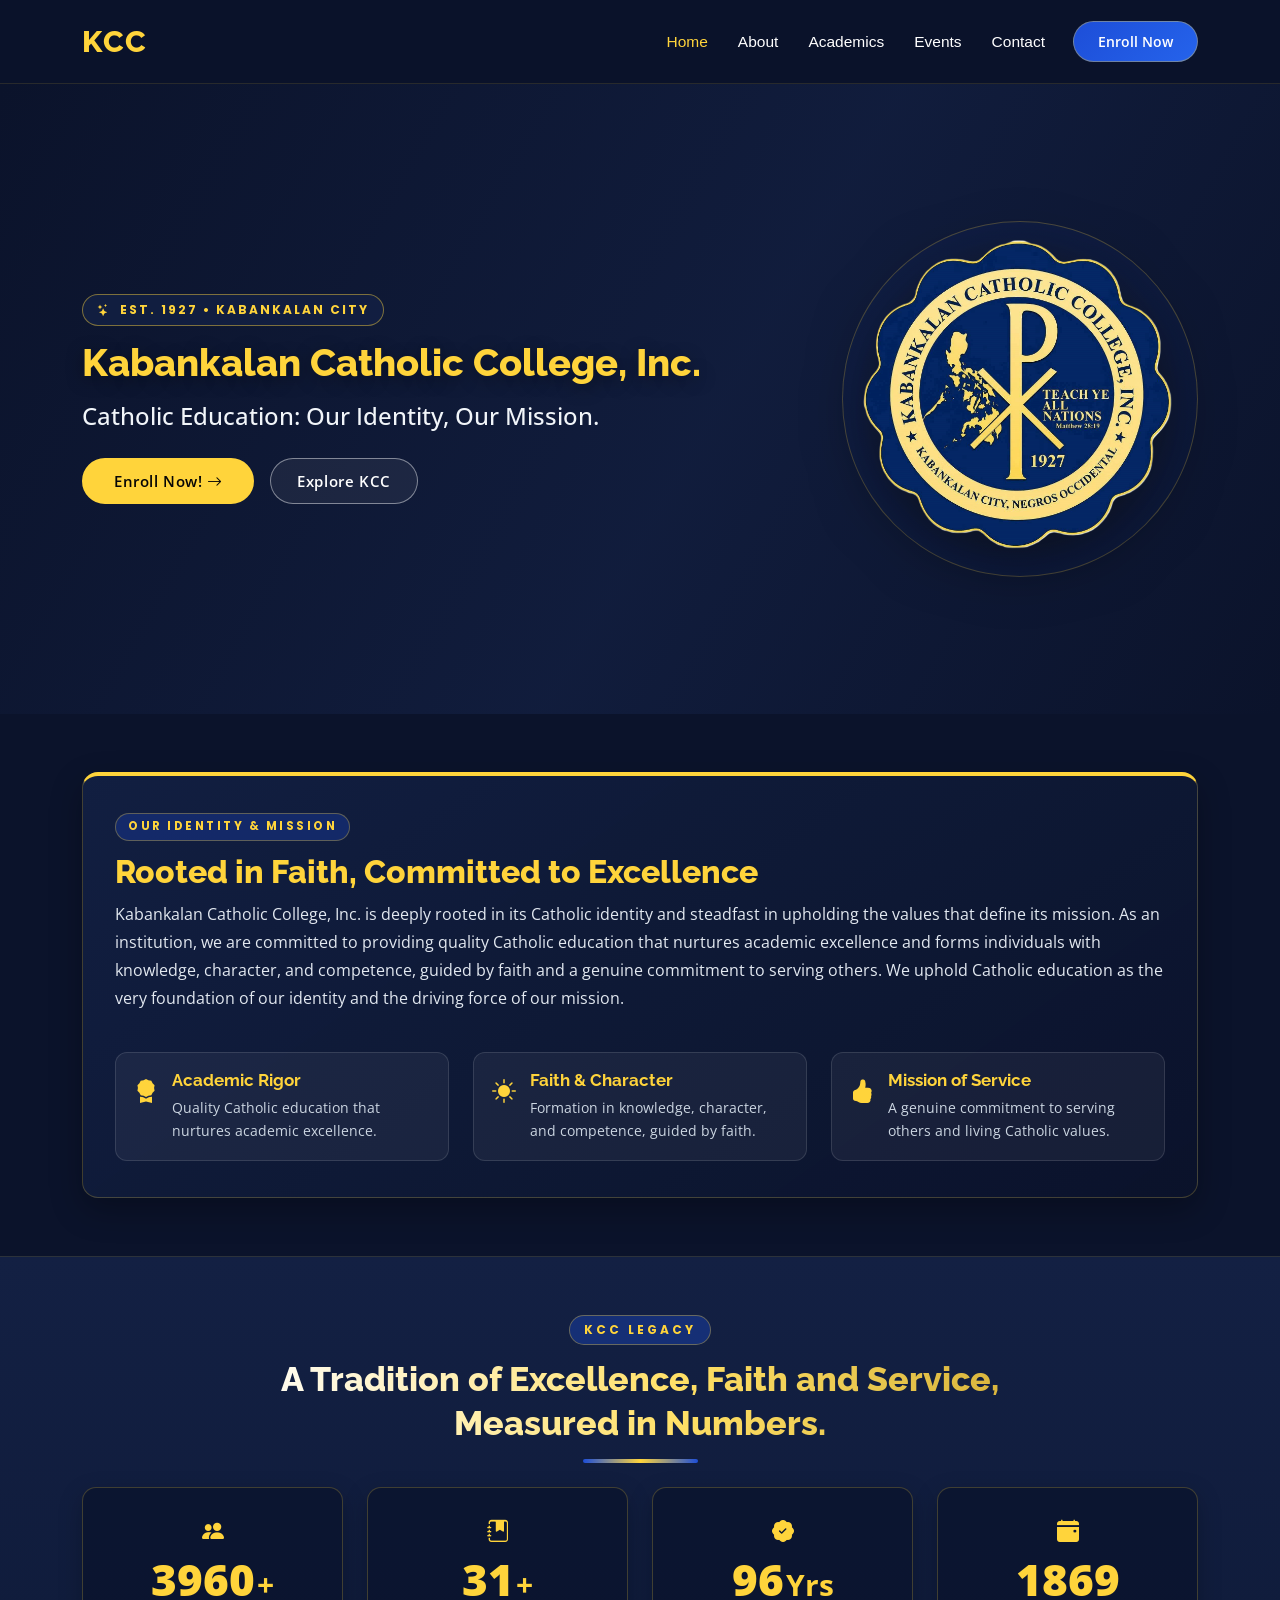
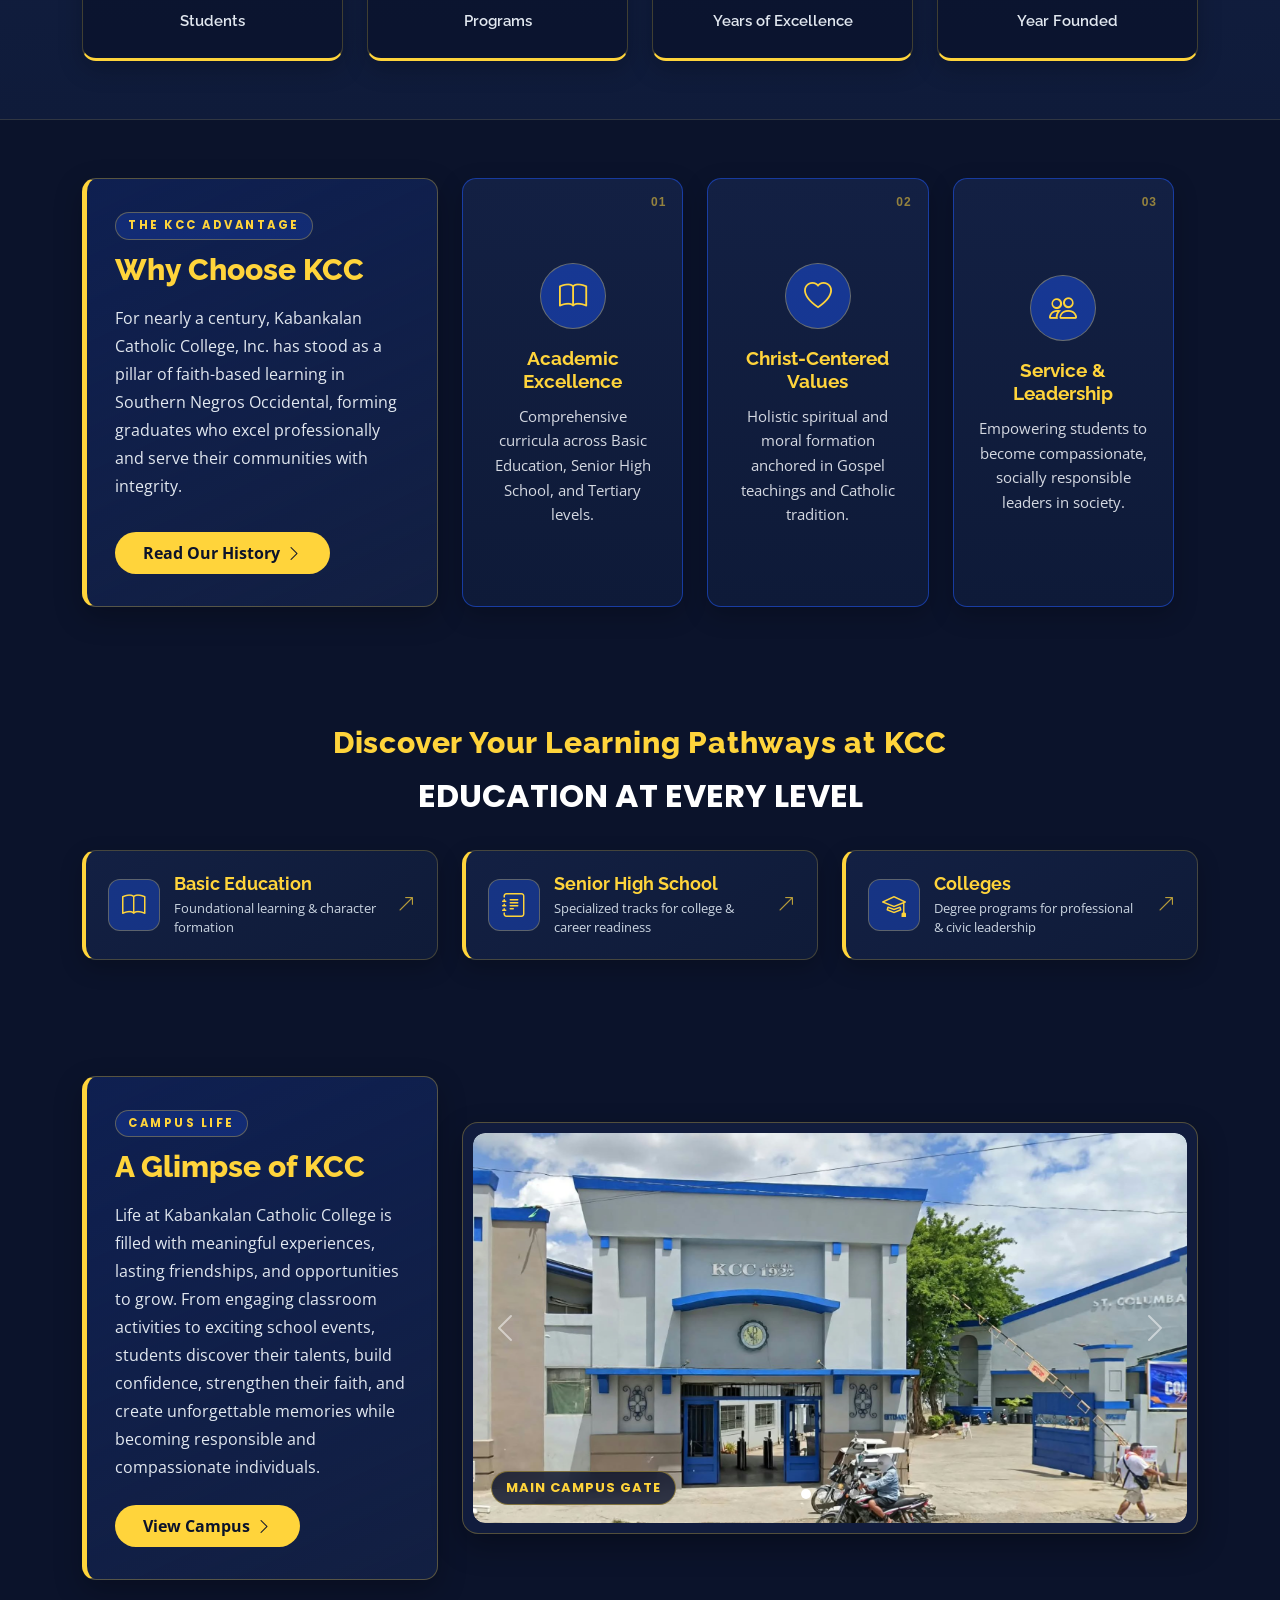
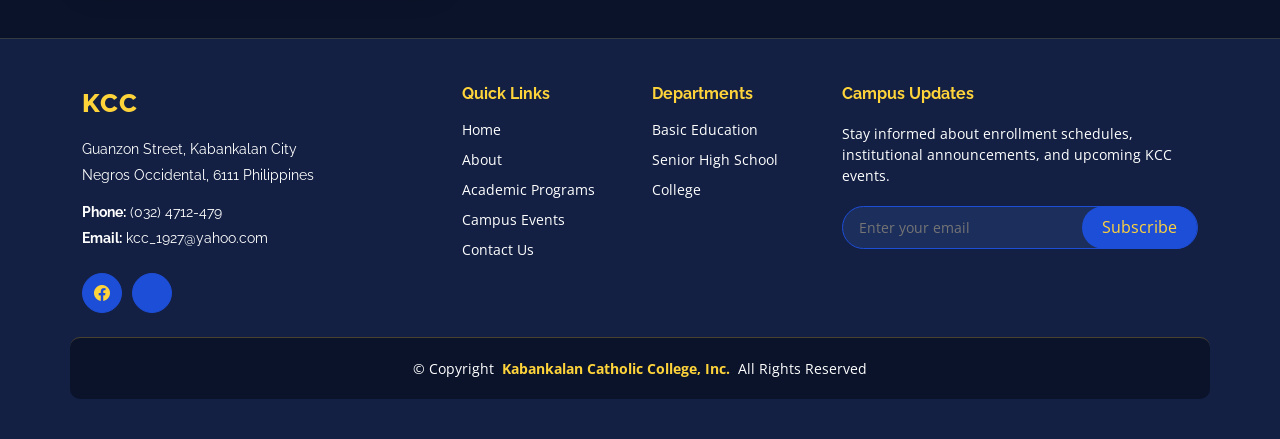
==== commit 83d05931: "change" ====
--- a/index.html
+++ b/index.html
@@ -329,7 +329,7 @@
                 <div class="carousel-inner rounded">
 
                   <div class="carousel-item active">
-                    <img src="assets/img/kccgate.png" class="d-block w-100" alt="KCC Main Campus Gate">
+                    <img src="assets/img/kccgate.PNG" class="d-block w-100" alt="KCC Main Campus Gate">
                     <div class="kcc-carousel-caption">
                       <span>Main Campus Gate</span>
                     </div>
